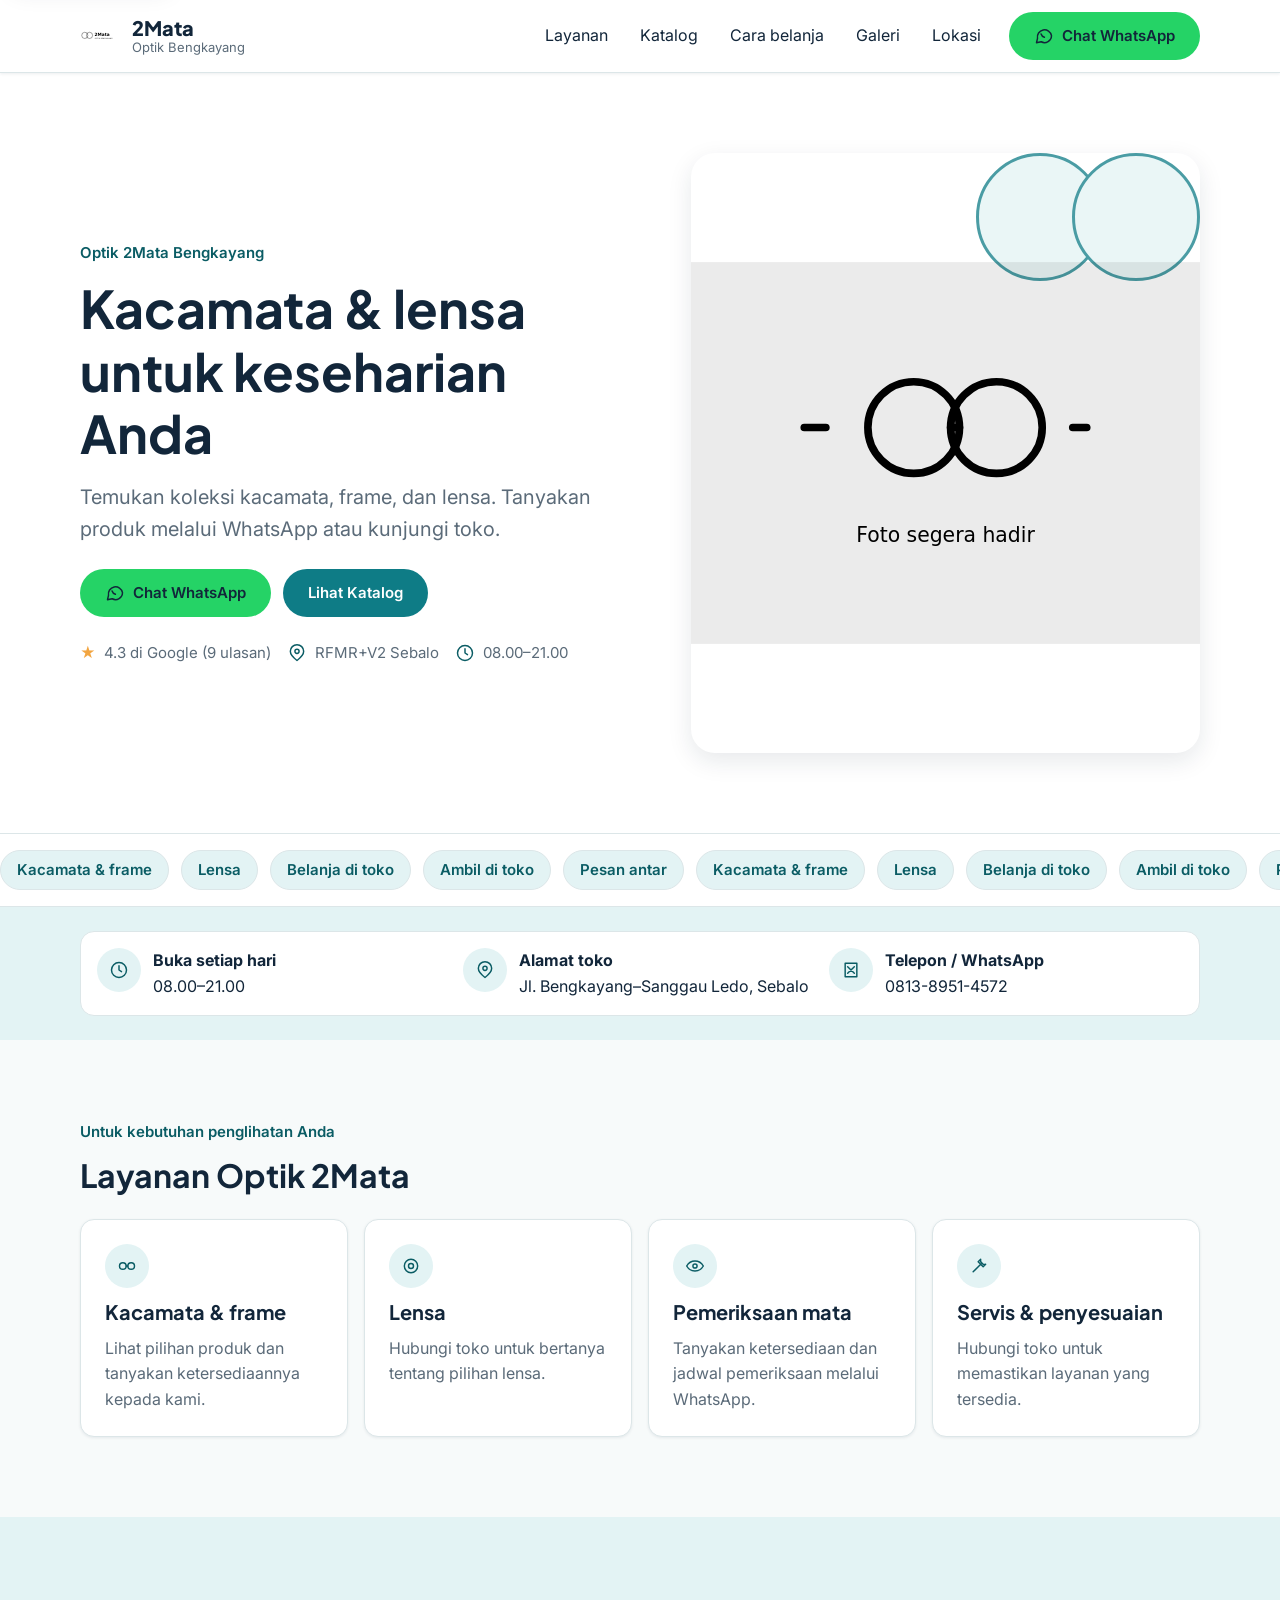
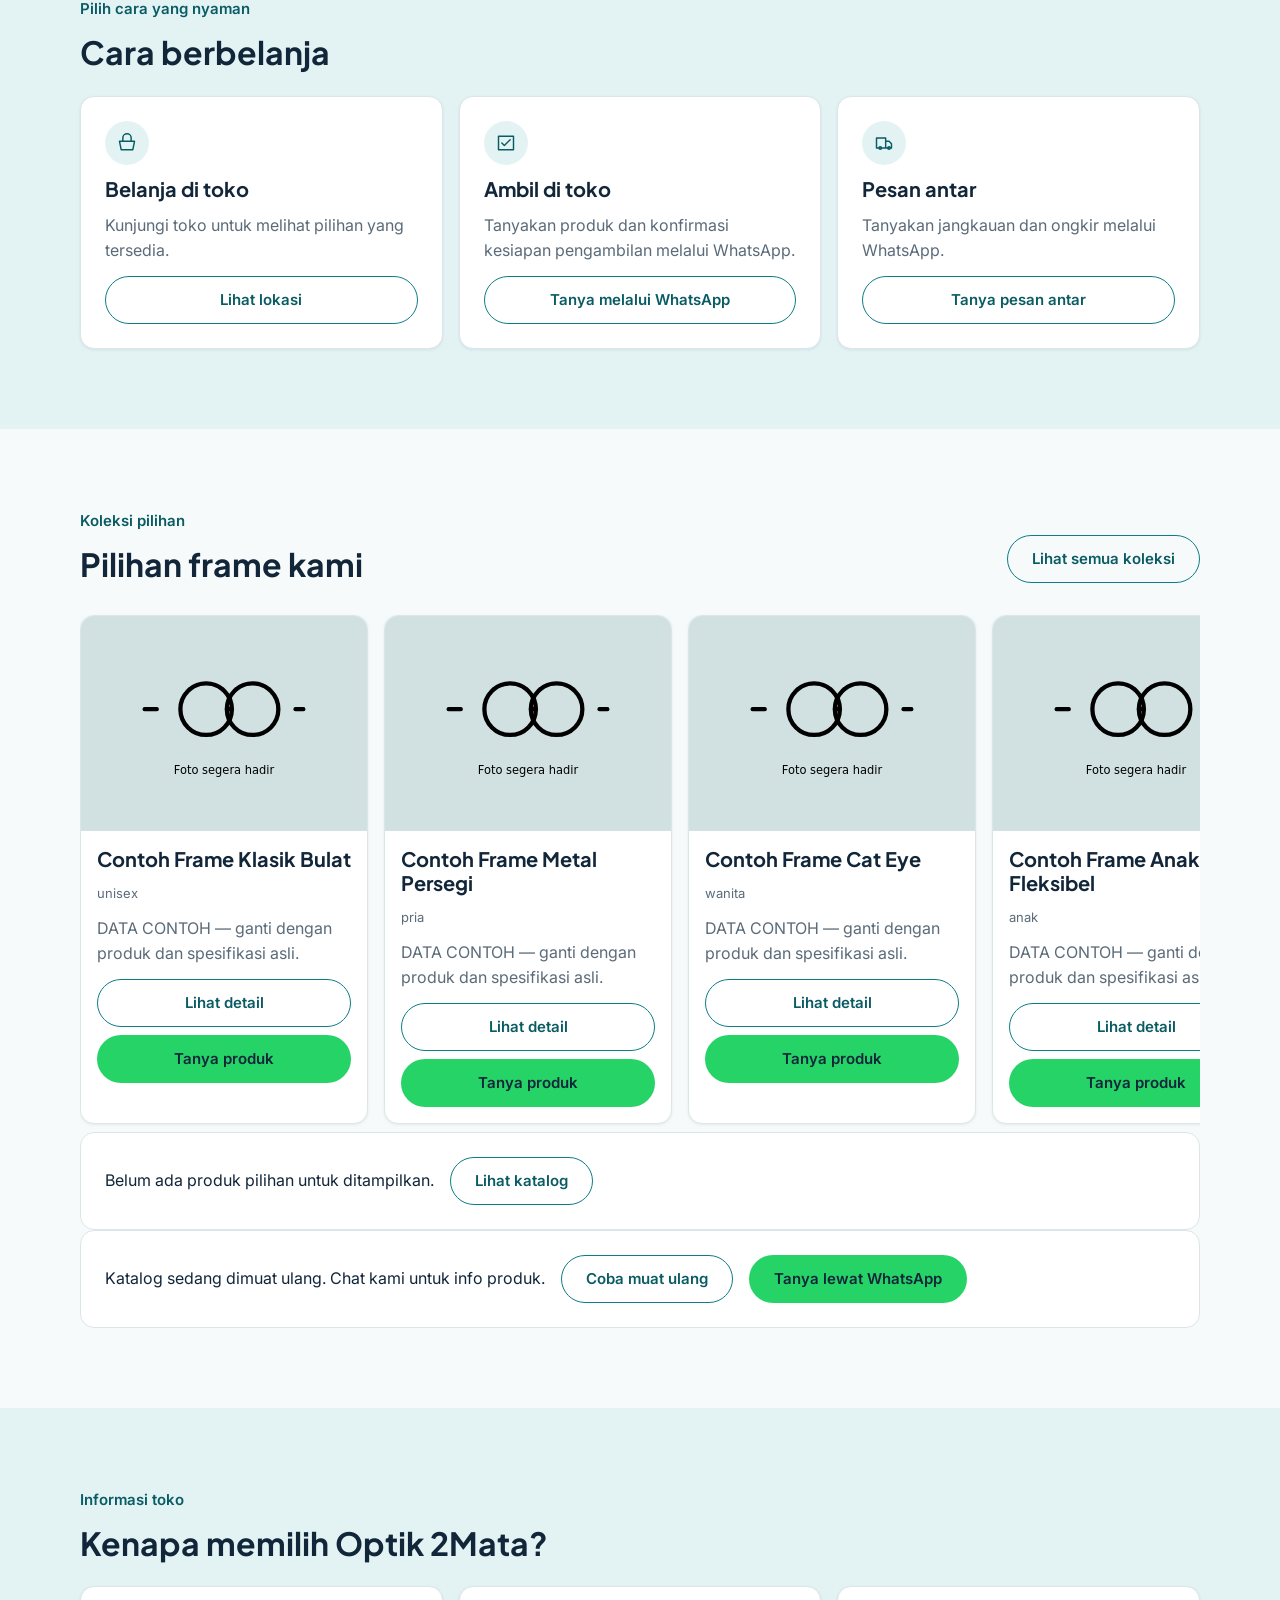
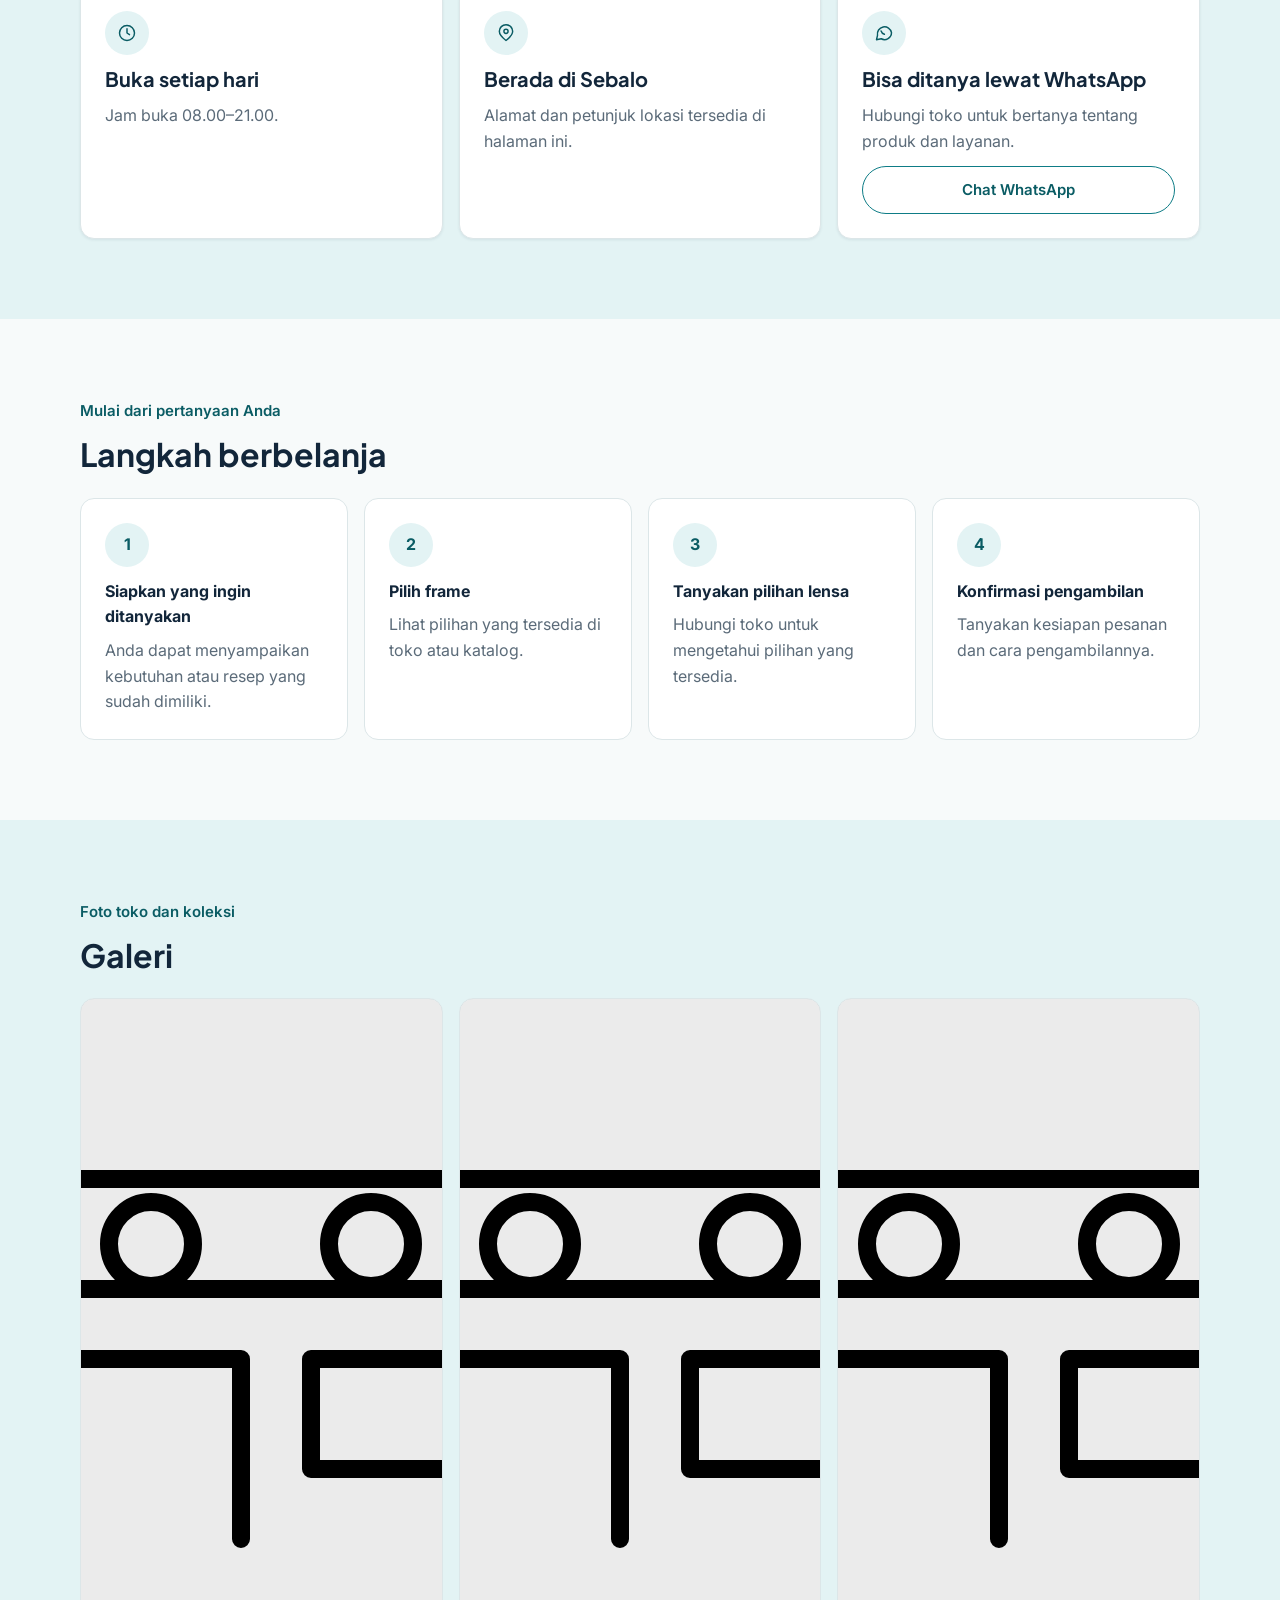
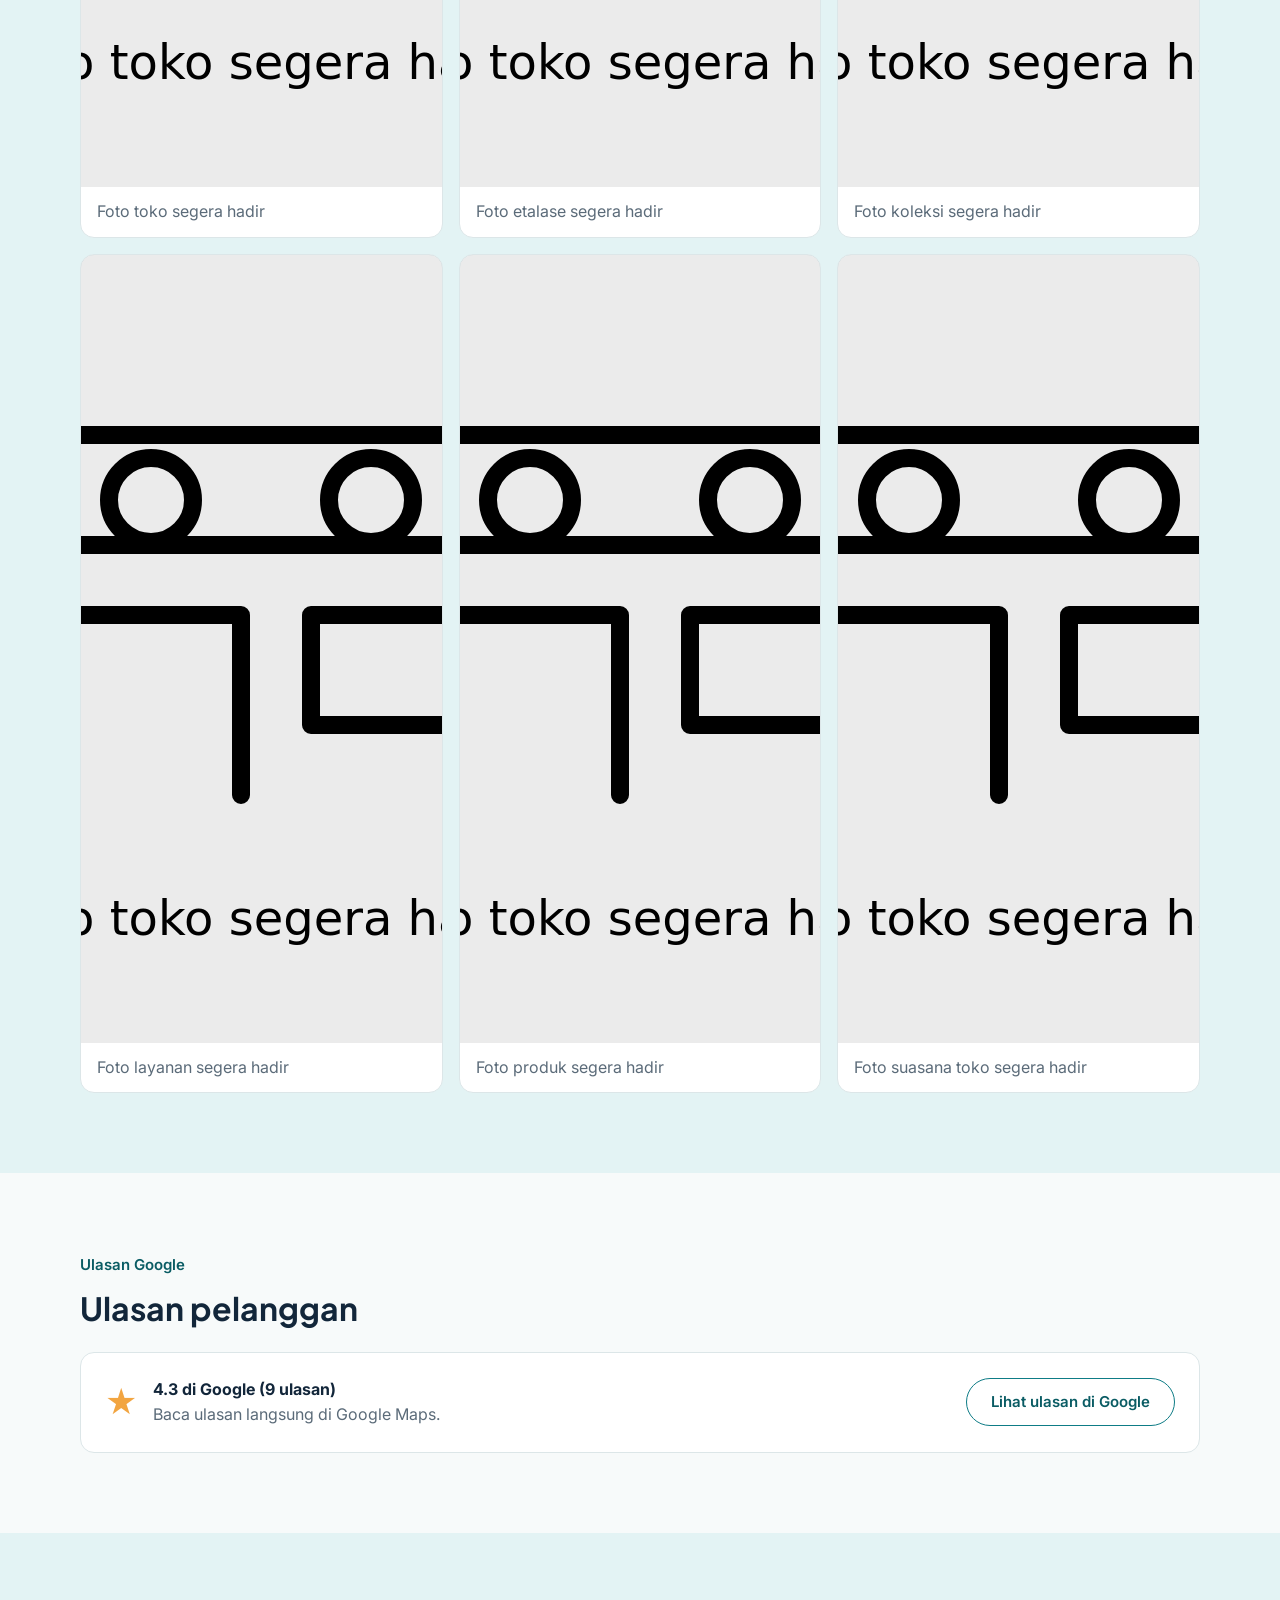
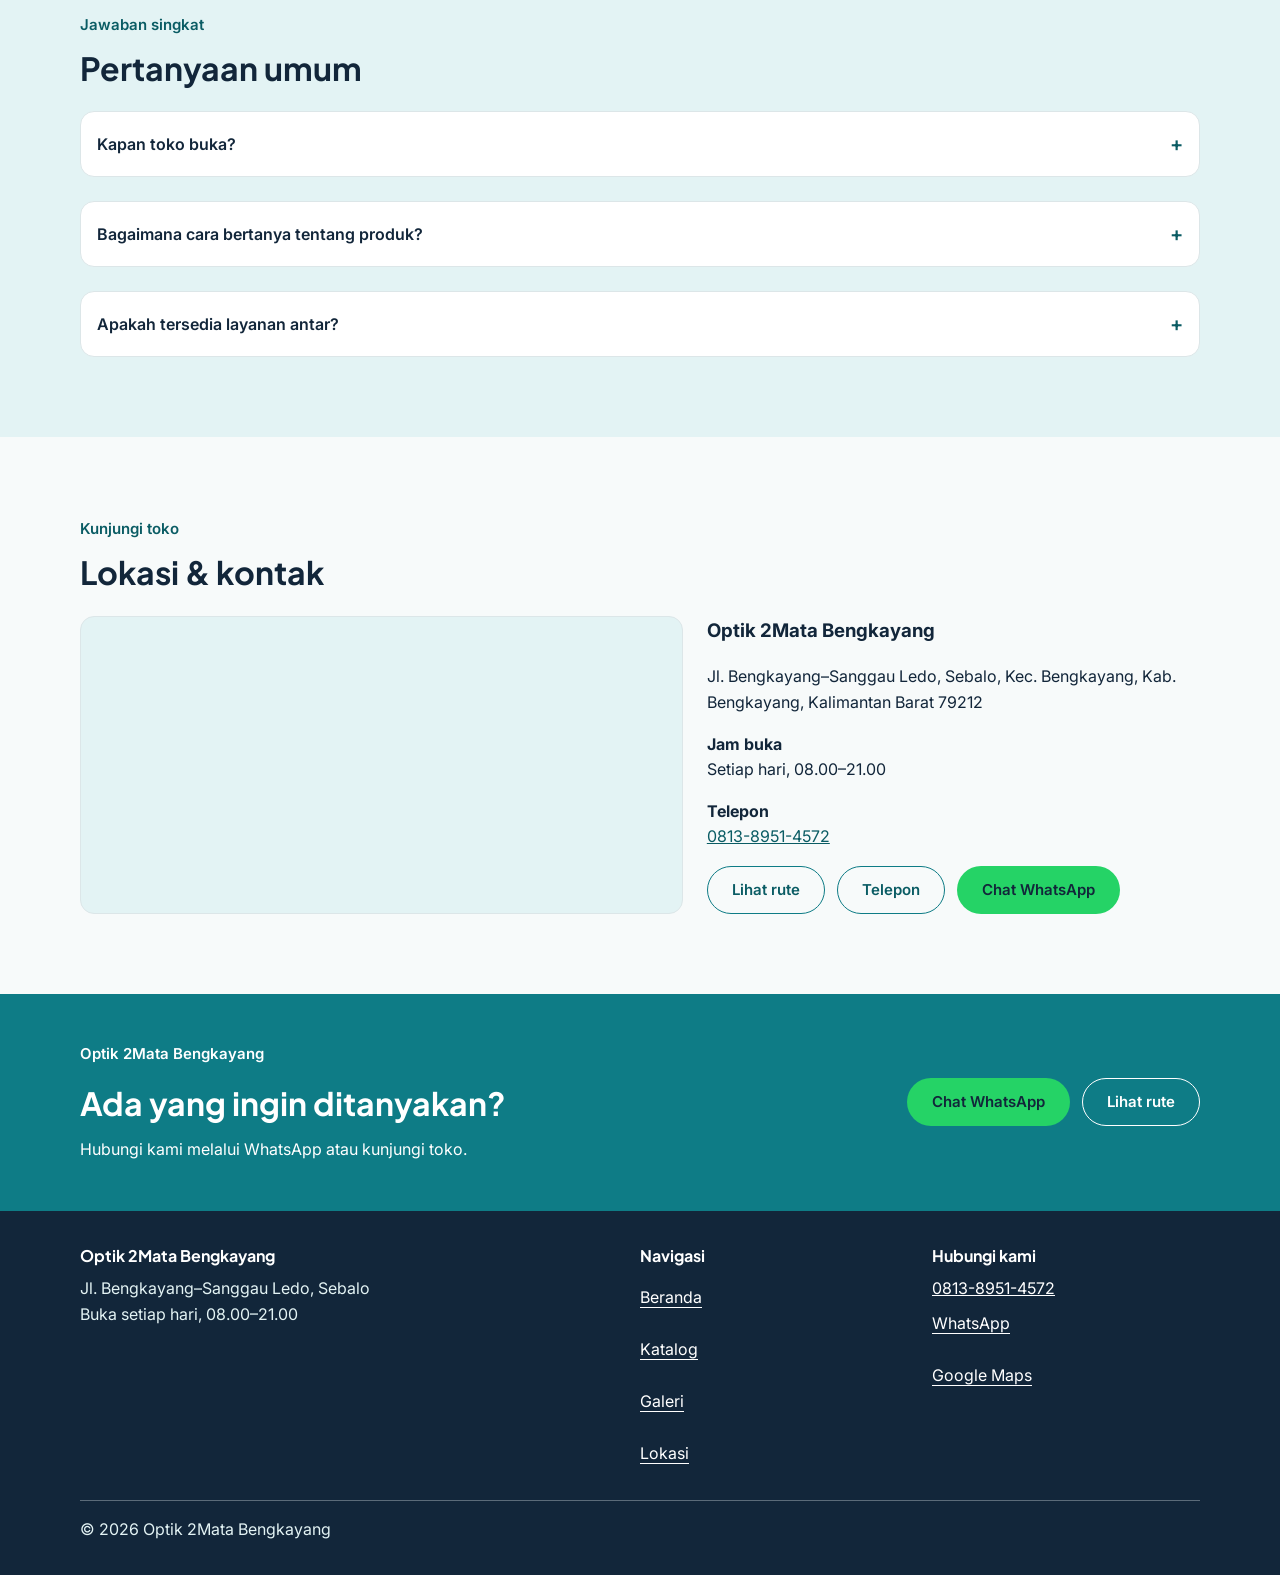
==== index.html @ 2f902a67 "feat(katalog): tambah carousel produk seret [T18]" ====
<!doctype html>
<html lang="id">
  <head>
    <meta charset="utf-8">
    <meta name="viewport" content="width=device-width, initial-scale=1">
    <meta name="description" content="Optik 2Mata Bengkayang di Sebalo. Kacamata, lensa, dan layanan optik. Buka setiap hari 08.00–21.00. Chat WhatsApp untuk tanya produk.">
    <link rel="canonical" href="https://arrowtin.github.io/optik2mata/">
    <meta property="og:type" content="website">
    <meta property="og:locale" content="id_ID">
    <meta property="og:site_name" content="Optik 2Mata Bengkayang">
    <meta property="og:title" content="Optik 2Mata Bengkayang — Kacamata &amp; Lensa di Sebalo">
    <meta property="og:description" content="Kacamata, lensa, dan layanan optik. Buka setiap hari 08.00–21.00.">
    <meta property="og:url" content="https://arrowtin.github.io/optik2mata/">
    <meta property="og:image" content="https://arrowtin.github.io/optik2mata/assets/img/brand/og-image.svg">
    <meta property="og:image:type" content="image/svg+xml">
    <meta property="og:image:width" content="1200">
    <meta property="og:image:height" content="630">
    <meta property="og:image:alt" content="Optik 2Mata Bengkayang — kacamata dan lensa di Sebalo">
    <meta name="twitter:card" content="summary_large_image">
    <meta name="twitter:image" content="https://arrowtin.github.io/optik2mata/assets/img/brand/og-image.svg">
    <title>Optik 2Mata Bengkayang — Kacamata &amp; Lensa di Sebalo</title>
    <link rel="icon" href="assets/img/brand/favicon.svg" type="image/svg+xml">
    <link rel="manifest" href="site.webmanifest">
    <script type="application/ld+json">
      {
        "@context": "https://schema.org",
        "@type": "Optician",
        "name": "Optik 2Mata Bengkayang",
        "image": "https://arrowtin.github.io/optik2mata/assets/img/brand/og-image.svg",
        "telephone": "+6281389514572",
        "address": {
          "@type": "PostalAddress",
          "streetAddress": "Jl. Bengkayang–Sanggau Ledo, Sebalo",
          "addressLocality": "Bengkayang",
          "addressRegion": "Kalimantan Barat",
          "postalCode": "79212",
          "addressCountry": "ID"
        },
        "openingHoursSpecification": [{
          "@type": "OpeningHoursSpecification",
          "dayOfWeek": ["Monday", "Tuesday", "Wednesday", "Thursday", "Friday", "Saturday", "Sunday"],
          "opens": "08:00",
          "closes": "21:00"
        }],
        "url": "https://arrowtin.github.io/optik2mata/",
        "hasMap": "https://maps.app.goo.gl/6pxQiTFackUhvsSF7"
      }
    </script>
    <link rel="preconnect" href="https://fonts.googleapis.com">
    <link rel="preconnect" href="https://fonts.gstatic.com" crossorigin>
    <link rel="preload" href="https://fonts.googleapis.com/css2?family=Plus+Jakarta+Sans:wght@700;800&amp;family=Inter:wght@400;500;600&amp;display=swap" as="style">
    <noscript><link href="https://fonts.googleapis.com/css2?family=Plus+Jakarta+Sans:wght@700;800&amp;family=Inter:wght@400;500;600&amp;display=swap" rel="stylesheet"></noscript>
    <link rel="stylesheet" href="assets/css/tokens.css">
    <link rel="stylesheet" href="assets/css/base.css">
    <link rel="stylesheet" href="assets/css/components.css">
    <link rel="stylesheet" href="assets/css/pages.css">
    <link rel="stylesheet" href="assets/css/motion.css">
  </head>
  <body id="top" class="has-floating-wa">
    <a class="skip-link" href="#konten">Lewati ke konten</a>
    <header class="site-header">
      <div class="container navbar">
        <a class="brand" href="index.html">
          <img class="brand__logo" src="assets/img/brand/logo.svg" alt="" width="64" height="48">
          <span class="brand__text">
            <span class="brand__name" data-business="shortName">2Mata</span>
            <span class="brand__caption">Optik Bengkayang</span>
          </span>
        </a>
        <details class="nav-menu">
          <summary class="nav-menu__toggle" aria-label="Buka menu navigasi">
            <span class="nav-menu__toggle-icon" aria-hidden="true"><span></span><span></span><span></span></span>
            <span>Menu</span>
          </summary>
          <nav class="nav-menu__panel" aria-label="Navigasi utama">
            <a class="nav-menu__link" href="#layanan">Layanan</a>
            <a class="nav-menu__link" href="katalog.html">Katalog</a>
            <a class="nav-menu__link" href="#cara-belanja">Cara belanja</a>
            <a class="nav-menu__link" href="#galeri">Galeri</a>
            <a class="nav-menu__link" href="#lokasi">Lokasi</a>
            <a class="btn btn-wa js-wa-link" href="#cara-belanja">
              <svg class="icon" viewBox="0 0 24 24" aria-hidden="true"><path d="M21 11.5a8.4 8.4 0 0 1-12.4 7.4L3 20l1.2-5.2A8.4 8.4 0 1 1 21 11.5Z"></path><path d="M8.5 9.5c.6 2 2 3.4 4 4"></path></svg>
              Chat WhatsApp
            </a>
          </nav>
        </details>
      </div>
    </header>

    <main id="konten" tabindex="-1">
      <section class="hero" aria-labelledby="hero-title">
        <div class="container hero__layout">
          <div class="hero__content">
            <p class="eyebrow" data-business="name">Nama optik</p>
            <h1 class="hero__title" id="hero-title">Kacamata &amp; lensa untuk keseharian Anda</h1>
            <p class="hero__description">Temukan koleksi kacamata, frame, dan lensa. Tanyakan produk melalui WhatsApp atau kunjungi toko.</p>
            <div class="hero__actions">
              <a class="btn btn-wa js-wa-link" href="#cara-belanja">
                <svg class="icon" viewBox="0 0 24 24" aria-hidden="true"><path d="M21 11.5a8.4 8.4 0 0 1-12.4 7.4L3 20l1.2-5.2A8.4 8.4 0 1 1 21 11.5Z"></path><path d="M8.5 9.5c.6 2 2 3.4 4 4"></path></svg>
                Chat WhatsApp
              </a>
              <a class="btn btn-primary" href="katalog.html">Lihat Katalog</a>
            </div>
            <ul class="hero__trust" aria-label="Informasi toko">
              <li><span class="hero__trust-star" aria-hidden="true">★</span><span data-business="ratingText">Rating Google</span></li>
              <li><svg class="icon" viewBox="0 0 24 24" aria-hidden="true"><path d="M20 10c0 5-8 11-8 11S4 15 4 10a8 8 0 1 1 16 0Z"></path><circle cx="12" cy="10" r="2.5"></circle></svg><span data-business="plusCode">Area toko</span></li>
              <li><svg class="icon" viewBox="0 0 24 24" aria-hidden="true"><circle cx="12" cy="12" r="9"></circle><path d="M12 7v5l3 2"></path></svg><span data-business="hours">Jam buka</span></li>
            </ul>
          </div>
          <div class="hero__visual">
            <div class="lens-rings hero__rings" aria-hidden="true"></div>
            <img class="hero__image" src="assets/img/produk/foto-segera-hadir.svg" alt="Foto produk segera hadir" width="800" height="600" fetchpriority="high">
          </div>
        </div>
      </section>

      <section class="service-marquee" data-feature="enableServiceMarquee" aria-label="Pilihan layanan Optik 2Mata" hidden>
        <div class="service-marquee__viewport">
          <div class="service-marquee__track">
            <ul class="service-marquee__group">
              <li class="service-marquee__chip">Kacamata &amp; frame</li>
              <li class="service-marquee__chip">Lensa</li>
              <li class="service-marquee__chip">Belanja di toko</li>
              <li class="service-marquee__chip">Ambil di toko</li>
              <li class="service-marquee__chip" data-feature="showDelivery" hidden>Pesan antar</li>
            </ul>
            <ul class="service-marquee__group" aria-hidden="true">
              <li class="service-marquee__chip">Kacamata &amp; frame</li>
              <li class="service-marquee__chip">Lensa</li>
              <li class="service-marquee__chip">Belanja di toko</li>
              <li class="service-marquee__chip">Ambil di toko</li>
              <li class="service-marquee__chip" data-feature="showDelivery" hidden>Pesan antar</li>
            </ul>
          </div>
        </div>
      </section>

      <section class="quick-info" aria-label="Informasi cepat toko">
        <div class="container info-strip">
          <div class="info-strip__item">
            <span class="info-strip__icon" aria-hidden="true"><svg class="icon" viewBox="0 0 24 24"><circle cx="12" cy="12" r="9"></circle><path d="M12 7v5l3 2"></path></svg></span>
            <span><strong>Buka setiap hari</strong><br><span data-business="hours">Jam buka</span></span>
          </div>
          <div class="info-strip__item">
            <span class="info-strip__icon" aria-hidden="true"><svg class="icon" viewBox="0 0 24 24"><path d="M20 10c0 5-8 11-8 11S4 15 4 10a8 8 0 1 1 16 0Z"></path><circle cx="12" cy="10" r="2.5"></circle></svg></span>
            <a class="quick-info__link" data-business-map href="#cara-belanja" rel="noopener"><strong>Alamat toko</strong><br><span data-business="addressShort">Alamat toko</span></a>
          </div>
          <div class="info-strip__item">
            <span class="info-strip__icon" aria-hidden="true"><svg class="icon" viewBox="0 0 24 24"><path d="M5 4h14v16H5z"></path><path d="m8 8 8 8m0-8-8 8"></path></svg></span>
            <a class="quick-info__link" data-business-phone-link href="#cara-belanja"><strong>Telepon / WhatsApp</strong><br><span data-business="phoneDisplay">Nomor toko</span></a>
          </div>
        </div>
      </section>

      <section class="page-section" id="layanan" aria-labelledby="services-title">
        <div class="container">
          <div class="section-heading">
            <p class="eyebrow">Untuk kebutuhan penglihatan Anda</p>
            <h2 class="section-heading__title" id="services-title">Layanan Optik 2Mata</h2>
          </div>
          <div class="service-grid">
            <article class="service-card">
              <span class="service-card__icon" aria-hidden="true"><svg class="icon" viewBox="0 0 24 24"><circle cx="7" cy="12" r="4"></circle><circle cx="17" cy="12" r="4"></circle><path d="M11 12h2"></path></svg></span>
              <h3 class="service-card__title">Kacamata &amp; frame</h3>
              <p class="service-card__description">Lihat pilihan produk dan tanyakan ketersediaannya kepada kami.</p>
            </article>
            <article class="service-card">
              <span class="service-card__icon" aria-hidden="true"><svg class="icon" viewBox="0 0 24 24"><circle cx="12" cy="12" r="8"></circle><circle cx="12" cy="12" r="3"></circle></svg></span>
              <h3 class="service-card__title">Lensa</h3>
              <p class="service-card__description">Hubungi toko untuk bertanya tentang pilihan lensa.</p>
            </article>
            <article class="service-card" data-feature="showEyeExam" hidden>
              <span class="service-card__icon" aria-hidden="true"><svg class="icon" viewBox="0 0 24 24"><path d="M2 12s3.5-6 10-6 10 6 10 6-3.5 6-10 6S2 12 2 12Z"></path><circle cx="12" cy="12" r="2.5"></circle></svg></span>
              <h3 class="service-card__title">Pemeriksaan mata</h3>
              <p class="service-card__description">Tanyakan ketersediaan dan jadwal pemeriksaan melalui WhatsApp.</p>
            </article>
            <article class="service-card" data-feature="showRepair" hidden>
              <span class="service-card__icon" aria-hidden="true"><svg class="icon" viewBox="0 0 24 24"><path d="m14 7 3 3M5 19l8.5-8.5M14 4a5 5 0 0 0 6 6l-3 3-6-6 3-3Z"></path></svg></span>
              <h3 class="service-card__title">Servis &amp; penyesuaian</h3>
              <p class="service-card__description">Hubungi toko untuk memastikan layanan yang tersedia.</p>
            </article>
          </div>
        </div>
      </section>

      <section class="page-section page-section--soft" id="cara-belanja" aria-labelledby="shopping-title">
        <div class="container">
          <div class="section-heading">
            <p class="eyebrow">Pilih cara yang nyaman</p>
            <h2 class="section-heading__title" id="shopping-title">Cara berbelanja</h2>
          </div>
          <div class="service-grid shopping-grid">
            <article class="service-card">
              <span class="service-card__icon" aria-hidden="true"><svg class="icon" viewBox="0 0 24 24"><path d="M3 10h18l-2 10H5L3 10Z"></path><path d="M7 10V6a5 5 0 0 1 10 0v4"></path></svg></span>
              <h3 class="service-card__title">Belanja di toko</h3>
              <p class="service-card__description">Kunjungi toko untuk melihat pilihan yang tersedia.</p>
              <a class="btn btn-outline" data-business-map href="#cara-belanja" rel="noopener">Lihat lokasi</a>
            </article>
            <article class="service-card">
              <span class="service-card__icon" aria-hidden="true"><svg class="icon" viewBox="0 0 24 24"><path d="M3 4h18v16H3z"></path><path d="m7 12 3 3 7-7"></path></svg></span>
              <h3 class="service-card__title">Ambil di toko</h3>
              <p class="service-card__description">Tanyakan produk dan konfirmasi kesiapan pengambilan melalui WhatsApp.</p>
              <a class="btn btn-outline js-wa-link" href="#cara-belanja">Tanya melalui WhatsApp</a>
            </article>
            <article class="service-card" data-feature="showDelivery">
              <span class="service-card__icon" aria-hidden="true"><svg class="icon" viewBox="0 0 24 24"><path d="M3 6h11v12H3zM14 10h4l3 3v5h-7z"></path><circle cx="7.5" cy="18" r="1.5"></circle><circle cx="18" cy="18" r="1.5"></circle></svg></span>
              <h3 class="service-card__title">Pesan antar</h3>
              <p class="service-card__description">Tanyakan jangkauan dan ongkir melalui WhatsApp.</p>
              <a class="btn btn-outline js-wa-delivery" href="#cara-belanja">Tanya pesan antar</a>
            </article>
          </div>
        </div>
      </section>

      <section class="page-section" id="pilihan" aria-labelledby="featured-title">
        <div class="container">
          <div class="section-heading section-heading--row">
            <div>
              <p class="eyebrow">Koleksi pilihan</p>
              <h2 class="section-heading__title" id="featured-title">Pilihan frame kami</h2>
            </div>
            <a class="btn btn-outline" href="katalog.html">Lihat semua koleksi</a>
          </div>
          <div class="product-grid featured-carousel" data-feature="enableFeaturedCarousel" data-featured-products role="region" aria-label="Katalog pilihan, geser untuk melihat produk" tabindex="0" aria-live="polite" hidden></div>
          <div class="catalog-message" data-featured-empty hidden>
            <p>Belum ada produk pilihan untuk ditampilkan.</p>
            <a class="btn btn-outline" href="katalog.html">Lihat katalog</a>
          </div>
          <div class="catalog-message" data-product-error hidden>
            <p data-product-error-text>Katalog sedang dimuat ulang. Chat kami untuk info produk.</p>
            <a class="btn btn-outline" href="">Coba muat ulang</a>
            <a class="btn btn-wa js-wa-link" href="#cara-belanja">Tanya lewat WhatsApp</a>
          </div>
        </div>
      </section>

      <section class="page-section page-section--soft" id="keunggulan" aria-labelledby="advantages-title">
        <div class="container">
          <div class="section-heading">
            <p class="eyebrow">Informasi toko</p>
            <h2 class="section-heading__title" id="advantages-title">Kenapa memilih Optik 2Mata?</h2>
          </div>
          <div class="service-grid advantages-grid">
            <article class="service-card">
              <span class="service-card__icon" aria-hidden="true"><svg class="icon" viewBox="0 0 24 24"><circle cx="12" cy="12" r="9"></circle><path d="M12 7v5l3 2"></path></svg></span>
              <h3 class="service-card__title">Buka setiap hari</h3>
              <p class="service-card__description">Jam buka <span data-business="hours">sesuai jadwal toko</span>.</p>
            </article>
            <article class="service-card">
              <span class="service-card__icon" aria-hidden="true"><svg class="icon" viewBox="0 0 24 24"><path d="M20 10c0 5-8 11-8 11S4 15 4 10a8 8 0 1 1 16 0Z"></path><circle cx="12" cy="10" r="2.5"></circle></svg></span>
              <h3 class="service-card__title">Berada di Sebalo</h3>
              <p class="service-card__description">Alamat dan petunjuk lokasi tersedia di halaman ini.</p>
            </article>
            <article class="service-card">
              <span class="service-card__icon" aria-hidden="true"><svg class="icon" viewBox="0 0 24 24"><path d="M21 11.5a8.4 8.4 0 0 1-12.4 7.4L3 20l1.2-5.2A8.4 8.4 0 1 1 21 11.5Z"></path><path d="M8.5 9.5c.6 2 2 3.4 4 4"></path></svg></span>
              <h3 class="service-card__title">Bisa ditanya lewat WhatsApp</h3>
              <p class="service-card__description">Hubungi toko untuk bertanya tentang produk dan layanan.</p>
              <a class="btn btn-outline js-wa-link" href="#cara-belanja">Chat WhatsApp</a>
            </article>
          </div>
        </div>
      </section>

      <section class="page-section" id="proses" aria-labelledby="process-title">
        <div class="container">
          <div class="section-heading">
            <p class="eyebrow">Mulai dari pertanyaan Anda</p>
            <h2 class="section-heading__title" id="process-title">Langkah berbelanja</h2>
          </div>
          <ol class="process-list">
            <li class="process-step"><span class="process-step__number">1</span><h3>Siapkan yang ingin ditanyakan</h3><p>Anda dapat menyampaikan kebutuhan atau resep yang sudah dimiliki.</p></li>
            <li class="process-step"><span class="process-step__number">2</span><h3>Pilih frame</h3><p>Lihat pilihan yang tersedia di toko atau katalog.</p></li>
            <li class="process-step"><span class="process-step__number">3</span><h3>Tanyakan pilihan lensa</h3><p>Hubungi toko untuk mengetahui pilihan yang tersedia.</p></li>
            <li class="process-step"><span class="process-step__number">4</span><h3>Konfirmasi pengambilan</h3><p>Tanyakan kesiapan pesanan dan cara pengambilannya.</p></li>
          </ol>
        </div>
      </section>

      <section class="page-section page-section--soft" id="galeri" aria-labelledby="gallery-title">
        <div class="container">
          <div class="section-heading">
            <p class="eyebrow">Foto toko dan koleksi</p>
            <h2 class="section-heading__title" id="gallery-title">Galeri</h2>
          </div>
          <div class="gallery-grid">
            <figure class="gallery-card"><img src="assets/img/galeri/foto-toko-segera-hadir.svg" alt="Placeholder foto toko yang akan ditambahkan" width="1400" height="788" loading="lazy"><figcaption>Foto toko segera hadir</figcaption></figure>
            <figure class="gallery-card"><img src="assets/img/galeri/foto-toko-segera-hadir.svg" alt="Placeholder foto etalase yang akan ditambahkan" width="1400" height="788" loading="lazy"><figcaption>Foto etalase segera hadir</figcaption></figure>
            <figure class="gallery-card"><img src="assets/img/galeri/foto-toko-segera-hadir.svg" alt="Placeholder foto koleksi frame yang akan ditambahkan" width="1400" height="788" loading="lazy"><figcaption>Foto koleksi segera hadir</figcaption></figure>
            <figure class="gallery-card"><img src="assets/img/galeri/foto-toko-segera-hadir.svg" alt="Placeholder foto layanan yang akan ditambahkan" width="1400" height="788" loading="lazy"><figcaption>Foto layanan segera hadir</figcaption></figure>
            <figure class="gallery-card"><img src="assets/img/galeri/foto-toko-segera-hadir.svg" alt="Placeholder foto produk yang akan ditambahkan" width="1400" height="788" loading="lazy"><figcaption>Foto produk segera hadir</figcaption></figure>
            <figure class="gallery-card"><img src="assets/img/galeri/foto-toko-segera-hadir.svg" alt="Placeholder foto suasana toko yang akan ditambahkan" width="1400" height="788" loading="lazy"><figcaption>Foto suasana toko segera hadir</figcaption></figure>
          </div>
        </div>
      </section>

      <section class="page-section" id="testimoni" aria-labelledby="reviews-title">
        <div class="container">
          <div class="section-heading">
            <p class="eyebrow">Ulasan Google</p>
            <h2 class="section-heading__title" id="reviews-title">Ulasan pelanggan</h2>
          </div>
          <div class="review-summary">
            <span class="review-summary__star" aria-hidden="true">★</span>
            <p><strong data-business="ratingText">Rating tersedia di Google Maps</strong><br><span class="review-summary__note">Baca ulasan langsung di Google Maps.</span></p>
            <a class="btn btn-outline" data-business-map href="#lokasi" rel="noopener">Lihat ulasan di Google</a>
          </div>
          <div class="testimonial-placeholder" data-feature="showTestimonials" hidden>
            <p>Kutipan pelanggan akan ditampilkan setelah mendapatkan izin.</p>
          </div>
        </div>
      </section>

      <section class="page-section page-section--soft" id="faq" aria-labelledby="faq-title">
        <div class="container container--narrow">
          <div class="section-heading">
            <p class="eyebrow">Jawaban singkat</p>
            <h2 class="section-heading__title" id="faq-title">Pertanyaan umum</h2>
          </div>
          <div class="faq-list">
            <details class="accordion">
              <summary class="accordion__summary">Kapan toko buka?</summary>
              <div class="accordion__content"><p>Toko buka setiap hari pukul <span data-business="hours">sesuai jadwal toko</span>.</p></div>
            </details>
            <details class="accordion">
              <summary class="accordion__summary">Bagaimana cara bertanya tentang produk?</summary>
              <div class="accordion__content"><p>Hubungi kami melalui WhatsApp dan sebutkan produk yang ingin Anda tanyakan.</p><a class="btn btn-wa js-wa-link" href="#cara-belanja">Chat WhatsApp</a></div>
            </details>
            <details class="accordion" data-feature="showDelivery" hidden>
              <summary class="accordion__summary">Apakah tersedia layanan antar?</summary>
              <div class="accordion__content"><p>Layanan pesan antar tersedia. Tanyakan jangkauan dan ongkir melalui WhatsApp.</p><a class="btn btn-outline js-wa-delivery" href="#cara-belanja">Tanya pesan antar</a></div>
            </details>
            <details class="accordion" data-feature="showEyeExam" hidden>
              <summary class="accordion__summary">Apakah bisa periksa mata di sini?</summary>
              <div class="accordion__content"><p>Silakan hubungi toko untuk memastikan layanan dan jadwalnya.</p><a class="btn btn-outline js-wa-link" href="#cara-belanja">Tanya jadwal</a></div>
            </details>
            <details class="accordion" data-feature="showTurnaroundInfo" hidden>
              <summary class="accordion__summary">Berapa lama pembuatan kacamata?</summary>
              <div class="accordion__content"><p>Waktu pengerjaan perlu dikonfirmasi langsung dengan toko.</p></div>
            </details>
            <details class="accordion" data-feature="showPaymentInfo" hidden>
              <summary class="accordion__summary">Metode pembayaran apa yang diterima?</summary>
              <div class="accordion__content"><p>Silakan hubungi toko untuk memastikan metode pembayaran.</p></div>
            </details>
          </div>
        </div>
      </section>

      <section class="page-section" id="lokasi" aria-labelledby="location-title">
        <div class="container">
          <div class="section-heading">
            <p class="eyebrow">Kunjungi toko</p>
            <h2 class="section-heading__title" id="location-title">Lokasi &amp; kontak</h2>
          </div>
          <div class="location-layout">
            <div class="location-map">
              <iframe data-business-map-embed src="about:blank" title="Peta lokasi Optik 2Mata Bengkayang" width="600" height="450" loading="lazy" referrerpolicy="no-referrer-when-downgrade"></iframe>
            </div>
            <div class="location-details">
              <h3 data-business="name">Nama optik</h3>
              <p data-business="address">Alamat toko</p>
              <p><strong>Jam buka</strong><br>Setiap hari, <span data-business="hours">sesuai jadwal toko</span></p>
              <p><strong>Telepon</strong><br><a data-business-phone-link href="#lokasi"><span data-business="phoneDisplay">Nomor toko</span></a></p>
              <div class="styleguide-row">
                <a class="btn btn-outline" data-business-map href="#lokasi" rel="noopener">Lihat rute</a>
                <a class="btn btn-outline" data-business-phone-link href="#lokasi">Telepon</a>
                <a class="btn btn-wa js-wa-link" href="#cara-belanja">Chat WhatsApp</a>
              </div>
            </div>
          </div>
        </div>
      </section>

      <section class="closing-cta" aria-labelledby="closing-title">
        <div class="container closing-cta__inner">
          <div>
            <p class="eyebrow">Optik 2Mata Bengkayang</p>
            <h2 class="closing-cta__title" id="closing-title">Ada yang ingin ditanyakan?</h2>
            <p class="closing-cta__description">Hubungi kami melalui WhatsApp atau kunjungi toko.</p>
          </div>
          <div class="styleguide-row">
            <a class="btn btn-wa js-wa-link" href="#cara-belanja">Chat WhatsApp</a>
            <a class="btn btn-outline" data-business-map href="#lokasi" rel="noopener">Lihat rute</a>
          </div>
        </div>
      </section>

      <footer class="site-footer">
        <div class="container site-footer__inner">
          <div>
            <h2 class="site-footer__title" data-business="name">Nama optik</h2>
            <p class="site-footer__text"><span data-business="addressShort">Alamat toko</span><br>Buka setiap hari, <span data-business="hours">sesuai jadwal toko</span></p>
          </div>
          <div>
            <h2 class="site-footer__title">Navigasi</h2>
            <nav class="site-footer__links" aria-label="Navigasi footer">
              <a href="index.html">Beranda</a><a href="katalog.html">Katalog</a><a href="#galeri">Galeri</a><a href="#lokasi">Lokasi</a>
            </nav>
          </div>
          <div>
            <h2 class="site-footer__title">Hubungi kami</h2>
            <p class="site-footer__text"><a data-business-phone-link href="#lokasi"><span data-business="phoneDisplay">Nomor toko</span></a></p>
            <div class="site-footer__links"><a class="js-wa-link" href="#cara-belanja">WhatsApp</a><a data-business-map href="#lokasi" rel="noopener">Google Maps</a></div>
          </div>
          <p class="site-footer__text site-footer__copyright">© <span data-current-year>2026</span> <span data-business="name">Optik 2Mata Bengkayang</span></p>
        </div>
      </footer>
    </main>

    <a class="btn btn-wa btn-wa-floating js-wa-link" href="#cara-belanja">Chat WhatsApp</a>
    <a class="btn btn-outline back-to-top" data-back-to-top href="#top" hidden>Kembali ke atas</a>
    <script type="module" src="assets/js/main.js"></script>
  </body>
</html>
---- assets/css/tokens.css ----
:root {
  /* Warna brand */
  --color-ink: #12263A;
  --color-primary: #0E7C86;
  --color-primary-dk: #0A5C64;
  --color-primary-lt: #E3F3F4;
  --color-accent: #F2A541;
  --color-wa: #25D366;
  --color-wa-dk: #1DA851;

  /* Warna netral */
  --color-bg: #F7FAFA;
  --color-surface: #FFFFFF;
  --color-border: #DCE6E8;
  --color-muted: #5B6B79;

  /* Warna status */
  --color-success: #1B8F5A;
  --color-danger: #C0392B;

  /* Tipografi */
  --font-heading: "Plus Jakarta Sans", system-ui, sans-serif;
  --font-body: "Inter", system-ui, sans-serif;
  --fs-xs: 0.8125rem;
  --fs-sm: 0.9375rem;
  --fs-base: 1rem;
  --fs-lg: 1.25rem;
  --fs-xl: clamp(1.5rem, 1.2rem + 1.2vw, 2rem);
  --fs-2xl: clamp(2rem, 1.4rem + 2.6vw, 3.25rem);
  --lh-body: 1.6;
  --lh-heading: 1.2;

  /* Spasi dan ukuran layout */
  --space-1: 0.25rem;
  --space-2: 0.5rem;
  --space-3: 0.75rem;
  --space-4: 1rem;
  --space-5: 1.5rem;
  --space-6: 2rem;
  --space-7: 3rem;
  --space-8: 5rem;
  --container: 1120px;
  --container-padding-mobile: 1rem;
  --container-padding-desktop: 2rem;

  /* Bentuk dan bayangan */
  --radius-sm: 8px;
  --radius-md: 14px;
  --radius-lg: 24px;
  --radius-pill: 999px;
  --shadow-sm: 0 1px 3px rgb(18 38 58 / 8%);
  --shadow-md: 0 8px 24px rgb(18 38 58 / 10%);

  /* Gerak */
  --ease-out: cubic-bezier(0.22, 1, 0.36, 1);
  --dur-fast: 200ms;
  --dur-base: 600ms;
}
---- assets/css/base.css ----
*,
*::before,
*::after {
  box-sizing: border-box;
}

html {
  min-width: 320px;
  scroll-behavior: smooth;
}

body {
  min-width: 320px;
  margin: 0;
  background: var(--color-bg);
  color: var(--color-ink);
  font-family: var(--font-body);
  font-size: var(--fs-base);
  line-height: var(--lh-body);
  -webkit-font-smoothing: antialiased;
}

img,
svg {
  display: block;
  max-width: 100%;
}

button,
input,
select,
textarea {
  font: inherit;
}

a {
  color: var(--color-primary-dk);
}

:focus-visible {
  outline: 3px solid var(--color-primary);
  outline-offset: 3px;
}

.container {
  width: calc(100% - var(--container-padding-mobile) - var(--container-padding-mobile));
  max-width: var(--container);
  margin-inline: auto;
}

.page-scaffold {
  display: grid;
  min-height: 100svh;
  align-content: center;
  padding-block: var(--space-7);
}

.page-scaffold__title {
  margin: 0;
  color: var(--color-ink);
  font-family: var(--font-heading);
  font-size: var(--fs-2xl);
  line-height: var(--lh-heading);
}

.page-scaffold__description {
  max-width: 42rem;
  margin-block: var(--space-4) 0;
  color: var(--color-muted);
}

@media (min-width: 900px) {
  .container {
    width: calc(100% - var(--container-padding-desktop) - var(--container-padding-desktop));
  }
}

@media (prefers-reduced-motion: reduce) {
  html {
    scroll-behavior: auto;
  }
}
---- assets/css/components.css ----
.btn {
  display: inline-flex;
  min-height: 48px;
  align-items: center;
  justify-content: center;
  gap: var(--space-2);
  padding: var(--space-3) var(--space-5);
  border: 1px solid transparent;
  border-radius: var(--radius-pill);
  font: 600 var(--fs-sm) / var(--lh-heading) var(--font-body);
  text-align: center;
  text-decoration: none;
  cursor: pointer;
  transition: transform var(--dur-fast) var(--ease-out);
}

.btn:hover {
  transform: translateY(-2px);
  box-shadow: var(--shadow-sm);
}

.btn-wa {
  background: var(--color-wa);
  color: var(--color-ink);
}

.btn-primary {
  background: var(--color-primary);
  color: var(--color-surface);
}

.btn-outline {
  border-color: var(--color-primary);
  background: transparent;
  color: var(--color-primary-dk);
}

.btn-ghost {
  background: transparent;
  color: var(--color-primary-dk);
}

.icon {
  width: 1.25rem;
  height: 1.25rem;
  flex: 0 0 auto;
  fill: none;
  stroke: currentColor;
  stroke-linecap: round;
  stroke-linejoin: round;
  stroke-width: 1.75;
}

.site-header {
  position: sticky;
  z-index: 20;
  top: 0;
  border-bottom: 1px solid var(--color-border);
  background: var(--color-surface);
  box-shadow: var(--shadow-sm);
}

.navbar {
  display: flex;
  min-height: 4.5rem;
  align-items: center;
  justify-content: space-between;
  gap: var(--space-4);
}

.brand {
  display: inline-flex;
  min-width: 0;
  align-items: center;
  gap: var(--space-2);
  color: var(--color-ink);
  text-decoration: none;
}

.brand__logo {
  width: 2.75rem;
  height: auto;
}

.brand__text {
  display: grid;
  line-height: var(--lh-heading);
}

.brand__name {
  font-family: var(--font-heading);
  font-size: var(--fs-lg);
  font-weight: 800;
}

.brand__caption {
  color: var(--color-muted);
  font-size: var(--fs-xs);
}

.nav-menu {
  margin-left: auto;
}

.nav-menu__toggle {
  display: flex;
  min-height: 48px;
  align-items: center;
  gap: var(--space-2);
  padding: var(--space-2) var(--space-3);
  border: 1px solid var(--color-border);
  border-radius: var(--radius-pill);
  color: var(--color-ink);
  cursor: pointer;
  list-style: none;
}

.nav-menu__toggle::-webkit-details-marker {
  display: none;
}

.nav-menu__toggle-icon {
  display: grid;
  gap: var(--space-1);
}

.nav-menu__toggle-icon span {
  width: 1.25rem;
  height: 2px;
  border-radius: var(--radius-pill);
  background: currentColor;
}

.nav-menu__panel {
  display: none;
  align-items: stretch;
  gap: var(--space-2);
}

.nav-menu[open] > .nav-menu__panel {
  position: absolute;
  top: 100%;
  right: 0;
  left: 0;
  display: flex;
  flex-direction: column;
  padding: var(--space-4);
  border-top: 1px solid var(--color-border);
  background: var(--color-surface);
  box-shadow: var(--shadow-md);
}

.nav-menu__link {
  display: flex;
  min-height: 48px;
  align-items: center;
  padding-inline: var(--space-3);
  border-radius: var(--radius-sm);
  color: var(--color-ink);
  text-decoration: none;
}

.nav-menu__link:hover {
  background: var(--color-primary-lt);
  color: var(--color-primary-dk);
}

.nav-menu__panel .btn {
  align-self: flex-start;
}

.info-strip {
  display: grid;
  gap: var(--space-3);
  padding: var(--space-4);
  border: 1px solid var(--color-border);
  border-radius: var(--radius-md);
  background: var(--color-surface);
}

.info-strip__item {
  display: flex;
  align-items: flex-start;
  gap: var(--space-3);
  color: var(--color-ink);
}

.service-marquee {
  overflow: hidden;
  padding-block: var(--space-4);
  border-block: 1px solid var(--color-border);
  background: var(--color-surface);
}

.service-marquee__viewport {
  overflow: hidden;
}

.service-marquee__track {
  --marquee-duration: calc(
    var(--dur-base) + var(--dur-base) + var(--dur-base) + var(--dur-base) + var(--dur-base) +
    var(--dur-base) + var(--dur-base) + var(--dur-base) + var(--dur-base) + var(--dur-base) +
    var(--dur-base) + var(--dur-base) + var(--dur-base) + var(--dur-base) + var(--dur-base) +
    var(--dur-base) + var(--dur-base) + var(--dur-base) + var(--dur-base) + var(--dur-base) +
    var(--dur-base) + var(--dur-base) + var(--dur-base) + var(--dur-base) + var(--dur-base) +
    var(--dur-base) + var(--dur-base) + var(--dur-base) + var(--dur-base) + var(--dur-base) +
    var(--dur-base) + var(--dur-base) + var(--dur-base) + var(--dur-base) + var(--dur-base) +
    var(--dur-base) + var(--dur-base) + var(--dur-base) + var(--dur-base) + var(--dur-base) +
    var(--dur-base) + var(--dur-base) + var(--dur-base) + var(--dur-base) + var(--dur-base) +
    var(--dur-base) + var(--dur-base) + var(--dur-base) + var(--dur-base) + var(--dur-base)
  );
  display: flex;
  width: max-content;
  animation: service-marquee-scroll var(--marquee-duration) var(--ease-out) infinite;
}

.service-marquee__group {
  display: flex;
  flex: none;
  align-items: center;
  gap: var(--space-3);
  margin: 0;
  padding: 0 var(--space-3) 0 0;
  list-style: none;
}

.service-marquee__chip {
  display: inline-flex;
  min-height: 40px;
  align-items: center;
  padding-inline: var(--space-4);
  border: 1px solid var(--color-border);
  border-radius: var(--radius-pill);
  background: var(--color-primary-lt);
  color: var(--color-primary-dk);
  font-size: var(--fs-sm);
  font-weight: 600;
  white-space: nowrap;
}

@keyframes service-marquee-scroll {
  to { transform: translateX(-50%); }
}

@media (hover: hover) {
  .service-marquee:hover .service-marquee__track {
    animation-play-state: paused;
  }
}

.info-strip__icon,
.service-card__icon {
  display: grid;
  width: 2.75rem;
  height: 2.75rem;
  flex: 0 0 auto;
  place-items: center;
  border-radius: var(--radius-pill);
  background: var(--color-primary-lt);
  color: var(--color-primary-dk);
}

.service-grid,
.product-grid {
  display: grid;
  gap: var(--space-4);
}

.service-grid {
  grid-template-columns: minmax(0, 1fr);
}

.product-grid {
  grid-template-columns: repeat(2, minmax(0, 1fr));
}

.featured-carousel {
  display: flex;
  overflow-x: auto;
  gap: var(--space-4);
  overscroll-behavior-inline: contain;
  padding-block: var(--space-2);
  scroll-snap-type: x mandatory;
  scrollbar-width: none;
  touch-action: pan-y;
}

.featured-carousel::-webkit-scrollbar {
  display: none;
}

.featured-carousel > .product-card {
  flex: 0 0 min(78vw, 18rem);
  scroll-snap-align: start;
}

.featured-carousel.is-dragging {
  cursor: grabbing;
  scroll-snap-type: none;
  user-select: none;
}

.service-card,
.product-card {
  min-width: 0;
  overflow: hidden;
  border: 1px solid var(--color-border);
  border-radius: var(--radius-md);
  background: var(--color-surface);
  box-shadow: var(--shadow-sm);
  transition: transform var(--dur-fast) var(--ease-out);
}

[hidden] {
  display: none;
}

.service-card {
  display: grid;
  align-content: start;
  gap: var(--space-3);
  padding: var(--space-5);
}

.service-card__title,
.product-card__title {
  margin: 0;
  color: var(--color-ink);
  font-family: var(--font-heading);
  font-size: var(--fs-lg);
  line-height: var(--lh-heading);
}

.service-card__description,
.product-card__description {
  margin: 0;
  color: var(--color-muted);
}

.product-card {
  display: flex;
  flex-direction: column;
}

.product-card:hover,
.service-card:hover {
  transform: translateY(-2px);
  box-shadow: var(--shadow-md);
}

.product-card__media {
  position: relative;
  display: grid;
  aspect-ratio: 4 / 3;
  place-items: center;
  overflow: hidden;
  background: var(--color-primary-lt);
  color: var(--color-muted);
  font-size: var(--fs-sm);
}

.product-card__badge {
  position: absolute;
  top: var(--space-3);
  left: var(--space-3);
}

.product-card__body {
  display: grid;
  flex: 1;
  align-content: start;
  gap: var(--space-3);
  padding: var(--space-4);
}

.product-card__category {
  margin: 0;
  color: var(--color-muted);
  font-size: var(--fs-xs);
}

.product-card__price {
  margin: 0;
  color: var(--color-ink);
  font-weight: 600;
}

.product-card__body .btn {
  width: 100%;
  margin-top: auto;
}

.badge {
  display: inline-flex;
  min-height: 1.75rem;
  align-items: center;
  padding-inline: var(--space-3);
  border-radius: var(--radius-pill);
  background: var(--color-primary-lt);
  color: var(--color-primary-dk);
  font-size: var(--fs-xs);
  font-weight: 600;
}

.badge--accent {
  background: var(--color-accent);
  color: var(--color-ink);
}

.badge--soldout {
  border: 1px solid var(--color-border);
  background: var(--color-bg);
  color: var(--color-muted);
}

.section-divider {
  display: flex;
  align-items: center;
  gap: var(--space-3);
  margin-block: var(--space-6);
}

.section-divider::before,
.section-divider::after {
  height: 1px;
  flex: 1;
  background: var(--color-border);
  content: "";
}

.section-divider__dots {
  display: inline-flex;
  gap: var(--space-2);
}

.section-divider__dots span {
  width: var(--space-2);
  height: var(--space-2);
  border-radius: var(--radius-pill);
  background: var(--color-primary);
}

.lens-rings {
  display: flex;
  align-items: center;
  padding-block: var(--space-4);
}

.lens-rings::before,
.lens-rings::after {
  width: 4rem;
  aspect-ratio: 1;
  border: 3px solid var(--color-primary);
  border-radius: var(--radius-pill);
  background: var(--color-primary-lt);
  content: "";
}

.lens-rings::after {
  margin-left: calc(0rem - var(--space-4));
}

.accordion {
  overflow: hidden;
  border: 1px solid var(--color-border);
  border-radius: var(--radius-md);
  background: var(--color-surface);
}

.accordion + .accordion {
  margin-top: var(--space-3);
}

.accordion__summary {
  display: flex;
  min-height: 48px;
  align-items: center;
  justify-content: space-between;
  gap: var(--space-4);
  padding: var(--space-4);
  color: var(--color-ink);
  font-weight: 600;
  cursor: pointer;
  list-style: none;
}

.accordion__summary::-webkit-details-marker {
  display: none;
}

.accordion__summary::after {
  color: var(--color-primary-dk);
  content: "+";
  font-size: var(--fs-lg);
}

.accordion[open] .accordion__summary::after {
  content: "−";
}

.accordion__content {
  padding: 0 var(--space-4) var(--space-4);
  color: var(--color-muted);
}

.site-footer {
  padding-block: var(--space-6);
  background: var(--color-ink);
  color: var(--color-surface);
}

.site-footer a {
  color: var(--color-surface);
}

.site-footer__inner {
  display: grid;
  gap: var(--space-5);
}

.site-footer__title {
  margin: 0 0 var(--space-2);
  font-family: var(--font-heading);
  font-size: var(--fs-lg);
}

.site-footer__text {
  margin: 0;
  color: var(--color-primary-lt);
}

.site-footer__links {
  display: flex;
  flex-wrap: wrap;
  gap: var(--space-3) var(--space-4);
}

.site-footer__links a {
  text-decoration-thickness: 1px;
  text-underline-offset: var(--space-1);
}

.btn-wa-floating {
  display: none;
}

.styleguide-main {
  padding-block: var(--space-7);
}

.styleguide-intro {
  margin-bottom: var(--space-6);
}

.styleguide-title {
  margin: 0;
  color: var(--color-ink);
  font-family: var(--font-heading);
  font-size: var(--fs-2xl);
  line-height: var(--lh-heading);
}

.styleguide-section {
  margin-top: var(--space-7);
}

.styleguide-section__title {
  margin: 0 0 var(--space-4);
  color: var(--color-ink);
  font-family: var(--font-heading);
  font-size: var(--fs-xl);
}

.styleguide-row {
  display: flex;
  flex-wrap: wrap;
  align-items: center;
  gap: var(--space-3);
}

.styleguide-product-grid {
  margin-top: var(--space-4);
}

.styleguide-note {
  color: var(--color-muted);
  font-size: var(--fs-sm);
}

@media (min-width: 640px) {
  .info-strip {
    grid-template-columns: repeat(3, minmax(0, 1fr));
  }

  .service-grid,
  .product-grid {
    grid-template-columns: repeat(2, minmax(0, 1fr));
  }

  .product-grid {
    grid-template-columns: repeat(3, minmax(0, 1fr));
  }

  .site-footer__inner {
    grid-template-columns: repeat(2, minmax(0, 1fr));
  }
}

@media (min-width: 900px) {
  .navbar {
    gap: var(--space-6);
  }

  .nav-menu {
    margin-left: 0;
  }

  .nav-menu__toggle {
    display: none;
  }

  .nav-menu__panel,
  .nav-menu[open] > .nav-menu__panel {
    position: static;
    display: flex;
    flex-direction: row;
    align-items: center;
    padding: 0;
    border: 0;
    background: transparent;
    box-shadow: none;
  }

  .nav-menu__panel .btn {
    align-self: center;
    margin-left: var(--space-2);
  }

  .service-grid {
    grid-template-columns: repeat(4, minmax(0, 1fr));
  }

  .product-grid {
    grid-template-columns: repeat(4, minmax(0, 1fr));
  }

  .site-footer__inner {
    grid-template-columns: 2fr 1fr 1fr;
  }
}

@media (max-width: 639px) {
  .has-floating-wa {
    padding-bottom: calc(var(--space-8) + var(--space-4));
  }

  .btn-wa-floating {
    position: fixed;
    z-index: 30;
    right: var(--space-4);
    bottom: var(--space-4);
    display: inline-flex;
    min-height: 48px;
    padding-inline: var(--space-4);
    box-shadow: var(--shadow-md);
  }
}

@media (prefers-reduced-motion: reduce) {
  .service-marquee__viewport {
    overflow: visible;
  }

  .service-marquee__track {
    width: auto;
    flex-wrap: wrap;
    animation: none;
    transform: none;
  }

  .service-marquee__group {
    width: 100%;
    flex: 1 1 100%;
    flex-wrap: wrap;
  }

  .service-marquee__group[aria-hidden="true"] {
    display: none;
  }

  .btn,
  .service-card,
  .product-card {
    transition: none;
  }

  .btn:hover,
  .service-card:hover,
  .product-card:hover {
    transform: none;
  }
}
---- assets/css/pages.css ----
.skip-link {
  position: absolute;
  z-index: 50;
  top: var(--space-3);
  left: var(--space-3);
  padding: var(--space-3) var(--space-4);
  transform: translateY(-160%);
  border-radius: var(--radius-sm);
  background: var(--color-surface);
  color: var(--color-ink);
  box-shadow: var(--shadow-md);
}

.skip-link:focus {
  transform: translateY(0);
}

.hero {
  overflow: hidden;
  padding-block: var(--space-7);
  background: var(--color-surface);
}

.hero__layout {
  display: grid;
  grid-template-columns: minmax(0, 1fr);
  align-items: center;
  gap: var(--space-6);
}

.hero__content {
  min-width: 0;
}

.eyebrow {
  margin: 0 0 var(--space-3);
  color: var(--color-primary-dk);
  font-size: var(--fs-sm);
  font-weight: 600;
}

.hero__title {
  max-width: 14ch;
  margin: 0;
  color: var(--color-ink);
  font-family: var(--font-heading);
  font-size: var(--fs-2xl);
  line-height: var(--lh-heading);
}

.hero__description {
  max-width: 42rem;
  margin: var(--space-4) 0 0;
  color: var(--color-muted);
  font-size: var(--fs-lg);
}

.hero__actions {
  display: flex;
  flex-wrap: wrap;
  gap: var(--space-3);
  margin-top: var(--space-5);
}

.hero__actions > .btn {
  max-width: 100%;
}

.hero__trust {
  display: flex;
  flex-wrap: wrap;
  gap: var(--space-3) var(--space-4);
  margin: var(--space-5) 0 0;
  padding: 0;
  color: var(--color-muted);
  font-size: var(--fs-sm);
  list-style: none;
}

.hero__trust li {
  display: inline-flex;
  align-items: center;
  gap: var(--space-2);
}

.hero__trust .icon {
  color: var(--color-primary-dk);
}

.hero__trust-star {
  color: var(--color-accent);
}

.hero__visual {
  position: relative;
  display: grid;
  min-width: 0;
  place-items: center;
  isolation: isolate;
}

.hero__rings {
  position: absolute;
  z-index: -1;
  top: 0;
  right: 0;
  padding: 0;
  opacity: 0.75;
}

.hero__rings::before,
.hero__rings::after {
  width: 8rem;
  border-width: 3px;
}

.hero__rings::after {
  margin-left: calc(0rem - var(--space-6));
}

.hero__rings::before,
.hero__rings::after {
  animation: lens-breathe calc(
    var(--dur-base) + var(--dur-base) + var(--dur-base) + var(--dur-base) +
    var(--dur-base) + var(--dur-base) + var(--dur-base) + var(--dur-base) +
    var(--dur-base) + var(--dur-base) + var(--dur-base) + var(--dur-base)
  ) var(--ease-out) infinite;
}

@keyframes lens-breathe {
  50% { transform: scale(1.04); }
}

.hero__image {
  position: relative;
  z-index: 1;
  width: 100%;
  border-radius: var(--radius-lg);
  box-shadow: var(--shadow-md);
}

.quick-info {
  padding-block: var(--space-5);
  background: var(--color-primary-lt);
}

.quick-info__link {
  color: var(--color-ink);
  text-decoration: none;
}

.quick-info__link:hover {
  color: var(--color-primary-dk);
  text-decoration: underline;
  text-underline-offset: var(--space-1);
}

.page-section {
  padding-block: var(--space-7);
}

.page-section--soft {
  background: var(--color-primary-lt);
}

.section-heading {
  max-width: 42rem;
  margin-bottom: var(--space-5);
}

.section-heading__title {
  margin: 0;
  color: var(--color-ink);
  font-family: var(--font-heading);
  font-size: var(--fs-xl);
  line-height: var(--lh-heading);
}

.section-heading--row {
  display: flex;
  flex-wrap: wrap;
  align-items: end;
  justify-content: space-between;
  gap: var(--space-4);
  max-width: none;
}

.catalog-message {
  display: flex;
  flex-wrap: wrap;
  align-items: center;
  gap: var(--space-4);
  padding: var(--space-5);
  border: 1px solid var(--color-border);
  border-radius: var(--radius-md);
  background: var(--color-surface);
}

.catalog-message p { margin: 0; }
.page-intro { margin: var(--space-3) 0 0; color: var(--color-muted); }
.catalog-controls { display: grid; gap: var(--space-4); margin-bottom: var(--space-4); }
.catalog-search,
.catalog-sort { display: grid; gap: var(--space-2); font-weight: 600; }
.catalog-search input,
.catalog-sort select { width: 100%; min-height: 3rem; padding: var(--space-3) var(--space-4); border: 1px solid var(--color-border); border-radius: var(--radius-sm); background: var(--color-surface); color: var(--color-ink); }
.catalog-filter { min-width: 0; margin: 0; padding: 0; border: 0; }
.catalog-filter legend { margin-bottom: var(--space-2); font-weight: 600; }
.catalog-filter__options { display: flex; flex-wrap: wrap; gap: var(--space-2); }
.filter-chip { min-height: 48px; padding: var(--space-2) var(--space-4); border: 1px solid var(--color-border); border-radius: var(--radius-pill); background: var(--color-surface); color: var(--color-ink); cursor: pointer; }
.filter-chip[aria-pressed="true"] { border-color: var(--color-primary); background: var(--color-primary-lt); color: var(--color-primary-dk); }
.catalog-count { margin: 0 0 var(--space-3); color: var(--color-muted); font-size: var(--fs-sm); }
.breadcrumb { margin: 0 0 var(--space-4); color: var(--color-muted); font-size: var(--fs-sm); }
.product-detail { display: grid; grid-template-columns: minmax(0, 1fr); gap: var(--space-6); }
.product-detail__gallery { min-width: 0; }
.product-detail__image { display: block; width: 100%; aspect-ratio: 4 / 3; object-fit: cover; border: 1px solid var(--color-border); border-radius: var(--radius-md); background: var(--color-primary-lt); }
.product-detail__thumbnails { display: flex; flex-wrap: wrap; gap: var(--space-2); margin-top: var(--space-3); }
.product-detail__thumbnail { width: 4.5rem; min-height: 3.5rem; overflow: hidden; padding: 0; border: 2px solid var(--color-border); border-radius: var(--radius-sm); background: var(--color-surface); cursor: pointer; }
.product-detail__thumbnail[aria-pressed="true"] { border-color: var(--color-primary); }
.product-detail__thumbnail img { display: block; width: 100%; height: 100%; object-fit: cover; }
.product-detail__content > .eyebrow { text-transform: capitalize; }
.product-detail__badge { display: inline-flex; margin: var(--space-3) 0 0; padding: var(--space-1) var(--space-3); border-radius: var(--radius-pill); background: var(--color-primary-lt); color: var(--color-primary-dk); }
.product-detail__description { color: var(--color-muted); }
.product-specs { display: grid; grid-template-columns: minmax(6rem, 0.6fr) minmax(0, 1fr); gap: var(--space-2) var(--space-4); padding-block: var(--space-4); border-block: 1px solid var(--color-border); }
.product-specs dt { color: var(--color-muted); }
.product-specs dd { margin: 0; font-weight: 600; }
.product-detail__note { color: var(--color-muted); font-size: var(--fs-sm); }
.product-detail__actions { display: flex; flex-wrap: wrap; gap: var(--space-3); }
.product-state { display: grid; justify-items: start; gap: var(--space-3); }
.product-state p { margin: 0; color: var(--color-muted); }
.product-state .section-heading__title { font-size: var(--fs-xl); }
.not-found { display: grid; justify-items: start; gap: var(--space-4); }
.not-found .eyebrow { margin: var(--space-6) 0 0; }
.not-found__actions { display: flex; flex-wrap: wrap; gap: var(--space-3); }
.back-to-top { position: fixed; z-index: 25; right: var(--space-4); bottom: var(--space-4); box-shadow: var(--shadow-md); }
.has-floating-wa .back-to-top { bottom: calc(var(--space-8) + var(--space-4)); }

.advantages-grid,
.process-list,
.gallery-grid {
  display: grid;
  grid-template-columns: minmax(0, 1fr);
  gap: var(--space-4);
}

.process-list {
  margin: 0;
  padding: 0;
  list-style: none;
}

.process-step {
  padding: var(--space-5);
  border: 1px solid var(--color-border);
  border-radius: var(--radius-md);
  background: var(--color-surface);
}

.process-step__number {
  display: grid;
  width: 2.75rem;
  aspect-ratio: 1;
  place-items: center;
  margin-bottom: var(--space-3);
  border-radius: var(--radius-pill);
  background: var(--color-primary-lt);
  color: var(--color-primary-dk);
  font-weight: 700;
}

.process-step h3 { margin: 0; font-size: var(--fs-base); }
.process-step p { margin: var(--space-2) 0 0; color: var(--color-muted); }

.gallery-card {
  overflow: hidden;
  margin: 0;
  border: 1px solid var(--color-border);
  border-radius: var(--radius-md);
  background: var(--color-surface);
}

.gallery-card img {
  display: block;
  width: 100%;
  aspect-ratio: 1400 / 788;
  object-fit: cover;
}

.gallery-card__button {
  display: block;
  width: 100%;
  padding: 0;
  border: 0;
  background: transparent;
  cursor: zoom-in;
}

.gallery-lightbox {
  width: min(calc(100% - 2rem), 64rem);
  max-width: 64rem;
  max-height: calc(100% - 2rem);
  padding: var(--space-4);
  border: 1px solid var(--color-border);
  border-radius: var(--radius-md);
  background: var(--color-surface);
  color: var(--color-ink);
}

.gallery-lightbox::backdrop {
  background: var(--color-ink);
  opacity: 0.88;
}

.gallery-lightbox__panel {
  display: grid;
  justify-items: center;
  gap: var(--space-3);
}

.gallery-lightbox__close { justify-self: end; }

.gallery-lightbox__image {
  width: 100%;
  max-height: 65vh;
  object-fit: contain;
}

.gallery-lightbox__caption {
  margin: 0;
  color: var(--color-muted);
  text-align: center;
}

.product-card__media img { display: block; width: 100%; height: 100%; object-fit: cover; }
.product-card__actions { display: grid; gap: var(--space-2); margin-top: auto; }
.product-card__body .product-card__title a { color: inherit; text-decoration: none; }
.product-card__body .product-card__title a:hover { text-decoration: underline; text-underline-offset: var(--space-1); }

.gallery-card figcaption { padding: var(--space-3) var(--space-4); color: var(--color-muted); }

.review-summary {
  display: flex;
  flex-wrap: wrap;
  align-items: center;
  gap: var(--space-4);
  padding: var(--space-5);
  border: 1px solid var(--color-border);
  border-radius: var(--radius-md);
  background: var(--color-surface);
}

.review-summary p { flex: 1 1 14rem; margin: 0; }
.review-summary__star { color: var(--color-accent); font-size: var(--fs-xl); }
.review-summary__note { color: var(--color-muted); }
.testimonial-placeholder { margin-top: var(--space-4); padding: var(--space-4); border-radius: var(--radius-sm); background: var(--color-primary-lt); }
.testimonial-placeholder p { margin: 0; }
.faq-list { display: grid; gap: var(--space-3); }
.faq-list .accordion__content .btn { margin-top: var(--space-2); }

.location-layout {
  display: grid;
  grid-template-columns: minmax(0, 1fr);
  gap: var(--space-5);
}

.location-map {
  overflow: hidden;
  min-height: 18rem;
  border: 1px solid var(--color-border);
  border-radius: var(--radius-md);
  background: var(--color-primary-lt);
}

.location-map iframe { display: block; width: 100%; height: 100%; min-height: 18rem; border: 0; }
.location-details h3 { margin-top: 0; }
.location-details .styleguide-row { flex-wrap: wrap; }

.closing-cta { padding-block: var(--space-7); background: var(--color-primary); color: var(--color-surface); }
.closing-cta__inner { display: flex; flex-wrap: wrap; align-items: center; justify-content: space-between; gap: var(--space-5); }
.closing-cta .eyebrow, .closing-cta__title { color: inherit; }
.closing-cta__title { margin: 0; font-family: var(--font-heading); font-size: var(--fs-xl); }
.closing-cta__description { margin: var(--space-2) 0 0; }
.closing-cta .btn-outline { border-color: var(--color-surface); color: var(--color-surface); }

.site-footer { padding-block: var(--space-6); background: var(--color-ink); color: var(--color-surface); }
.site-footer__inner { display: grid; grid-template-columns: minmax(0, 1fr); gap: var(--space-5); }
.site-footer__title { margin: 0 0 var(--space-2); font-size: var(--fs-base); }
.site-footer__text { margin: 0; color: var(--color-primary-lt); }
.site-footer__links { display: grid; justify-items: start; gap: var(--space-2); }
.site-footer__links a { min-height: 2.75rem; display: inline-flex; align-items: center; color: var(--color-surface); }
.site-footer__copyright { grid-column: 1 / -1; padding-top: var(--space-4); border-top: 1px solid var(--color-muted); }

.shopping-grid .service-card .btn {
  align-self: start;
  margin-top: auto;
}

@media (min-width: 900px) {
  .hero,
  .page-section {
    padding-block: var(--space-8);
  }

  .hero__layout {
    grid-template-columns: minmax(0, 1.05fr) minmax(0, 0.95fr);
    gap: var(--space-7);
  }

  .shopping-grid {
    grid-template-columns: repeat(3, minmax(0, 1fr));
  }

  .advantages-grid { grid-template-columns: repeat(3, minmax(0, 1fr)); }
  .process-list { grid-template-columns: repeat(4, minmax(0, 1fr)); }
  .gallery-grid { grid-template-columns: repeat(3, minmax(0, 1fr)); }
  .location-layout { grid-template-columns: minmax(0, 1.1fr) minmax(0, 0.9fr); align-items: stretch; }
  .site-footer__inner { grid-template-columns: 2fr 1fr 1fr; }
  .catalog-controls { grid-template-columns: minmax(15rem, 1fr) minmax(0, 2fr) minmax(12rem, 0.8fr); align-items: end; }
  .product-detail { grid-template-columns: minmax(0, 1.05fr) minmax(0, 0.95fr); align-items: start; }
}

@media (prefers-reduced-motion: reduce) {
  .skip-link,
  .has-reveal [data-reveal],
  .hero__rings::before,
  .hero__rings::after {
    transition: none;
    animation: none;
    opacity: 1;
    transform: none;
  }
}
---- assets/css/motion.css ----
/* Gaya gerak bersama; isi utama tetap terlihat tanpa JavaScript. */
.has-reveal [data-reveal] {
  opacity: 0;
  transform: translateY(var(--space-3));
  transition: opacity var(--dur-base) var(--ease-out),
    transform var(--dur-base) var(--ease-out);
  transition-delay: var(--d, var(--dur-fast));
}

.has-reveal [data-reveal][data-revealed="true"] {
  opacity: 1;
  transform: none;
}

@media (prefers-reduced-motion: reduce) {
  *,
  *::before,
  *::after {
    animation: none;
    scroll-behavior: auto;
    transition: none;
  }

  .has-reveal [data-reveal] {
    opacity: 1;
    transform: none;
  }
}
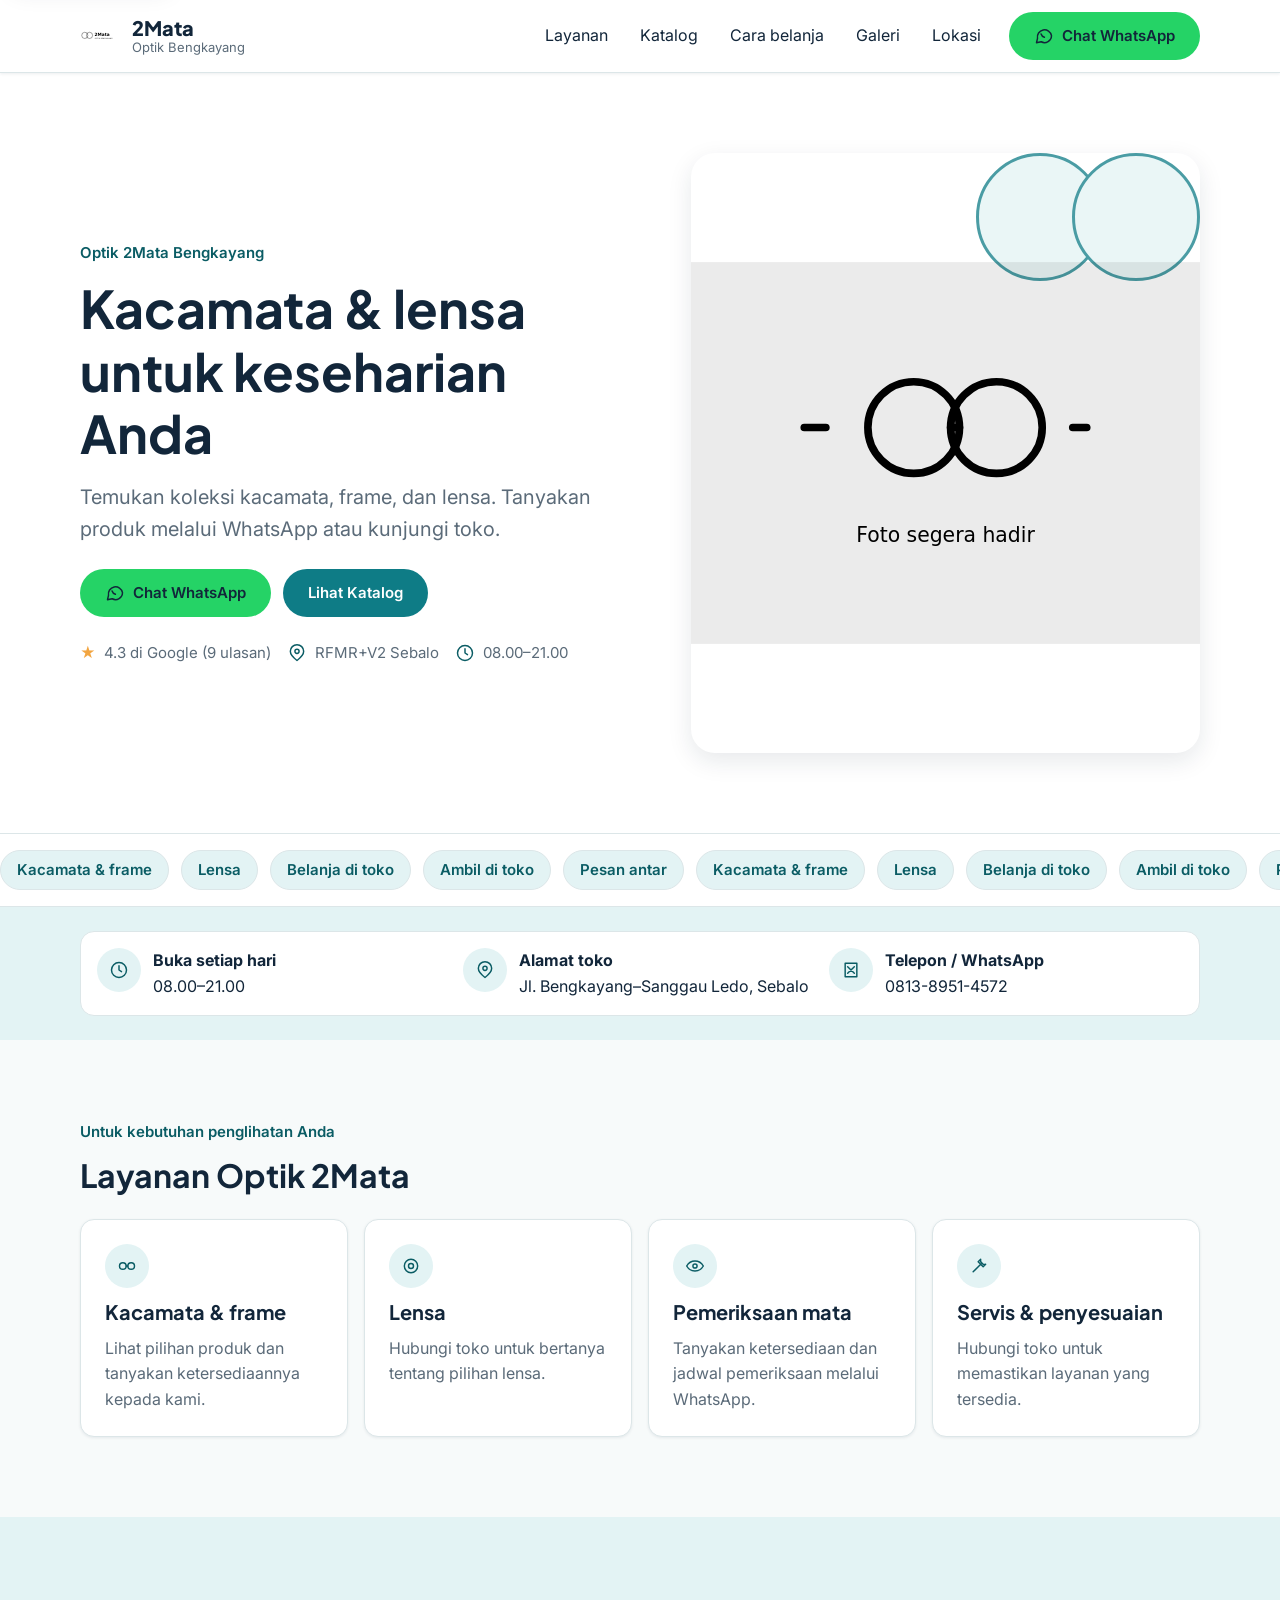
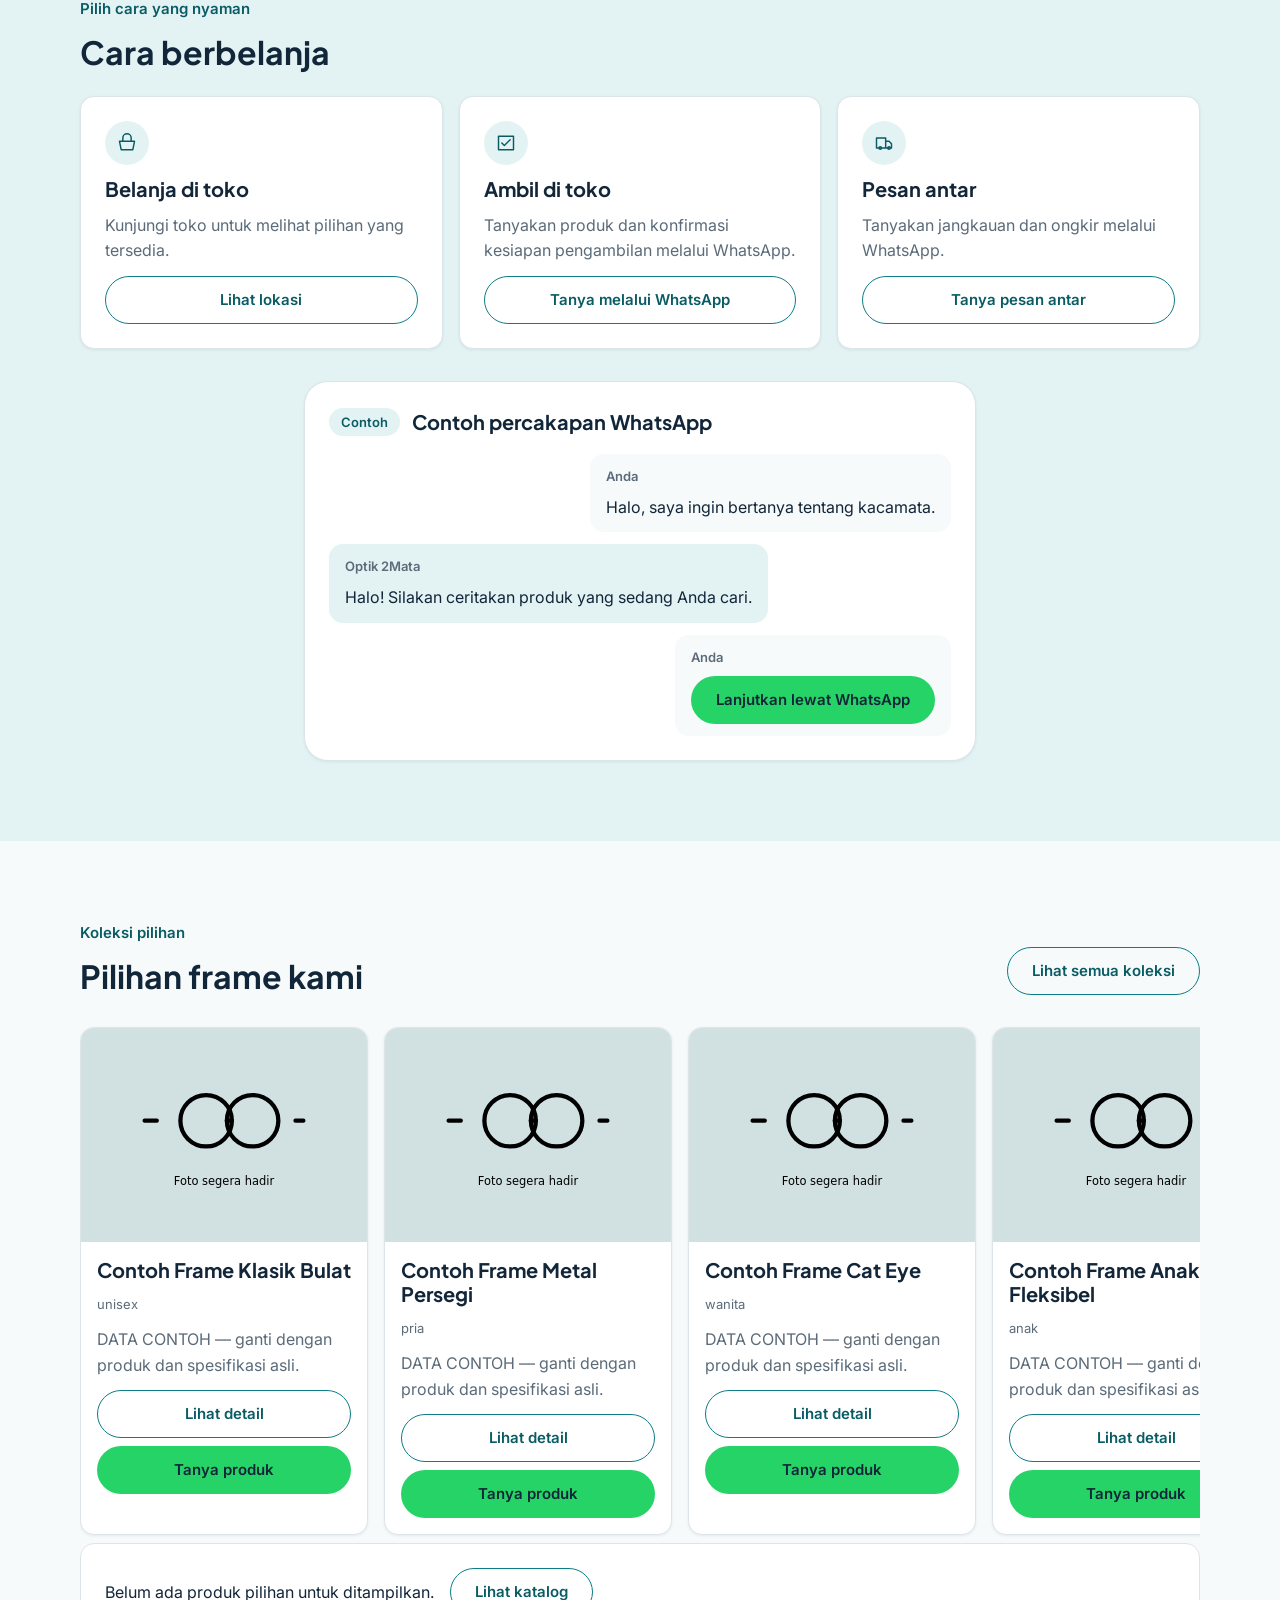
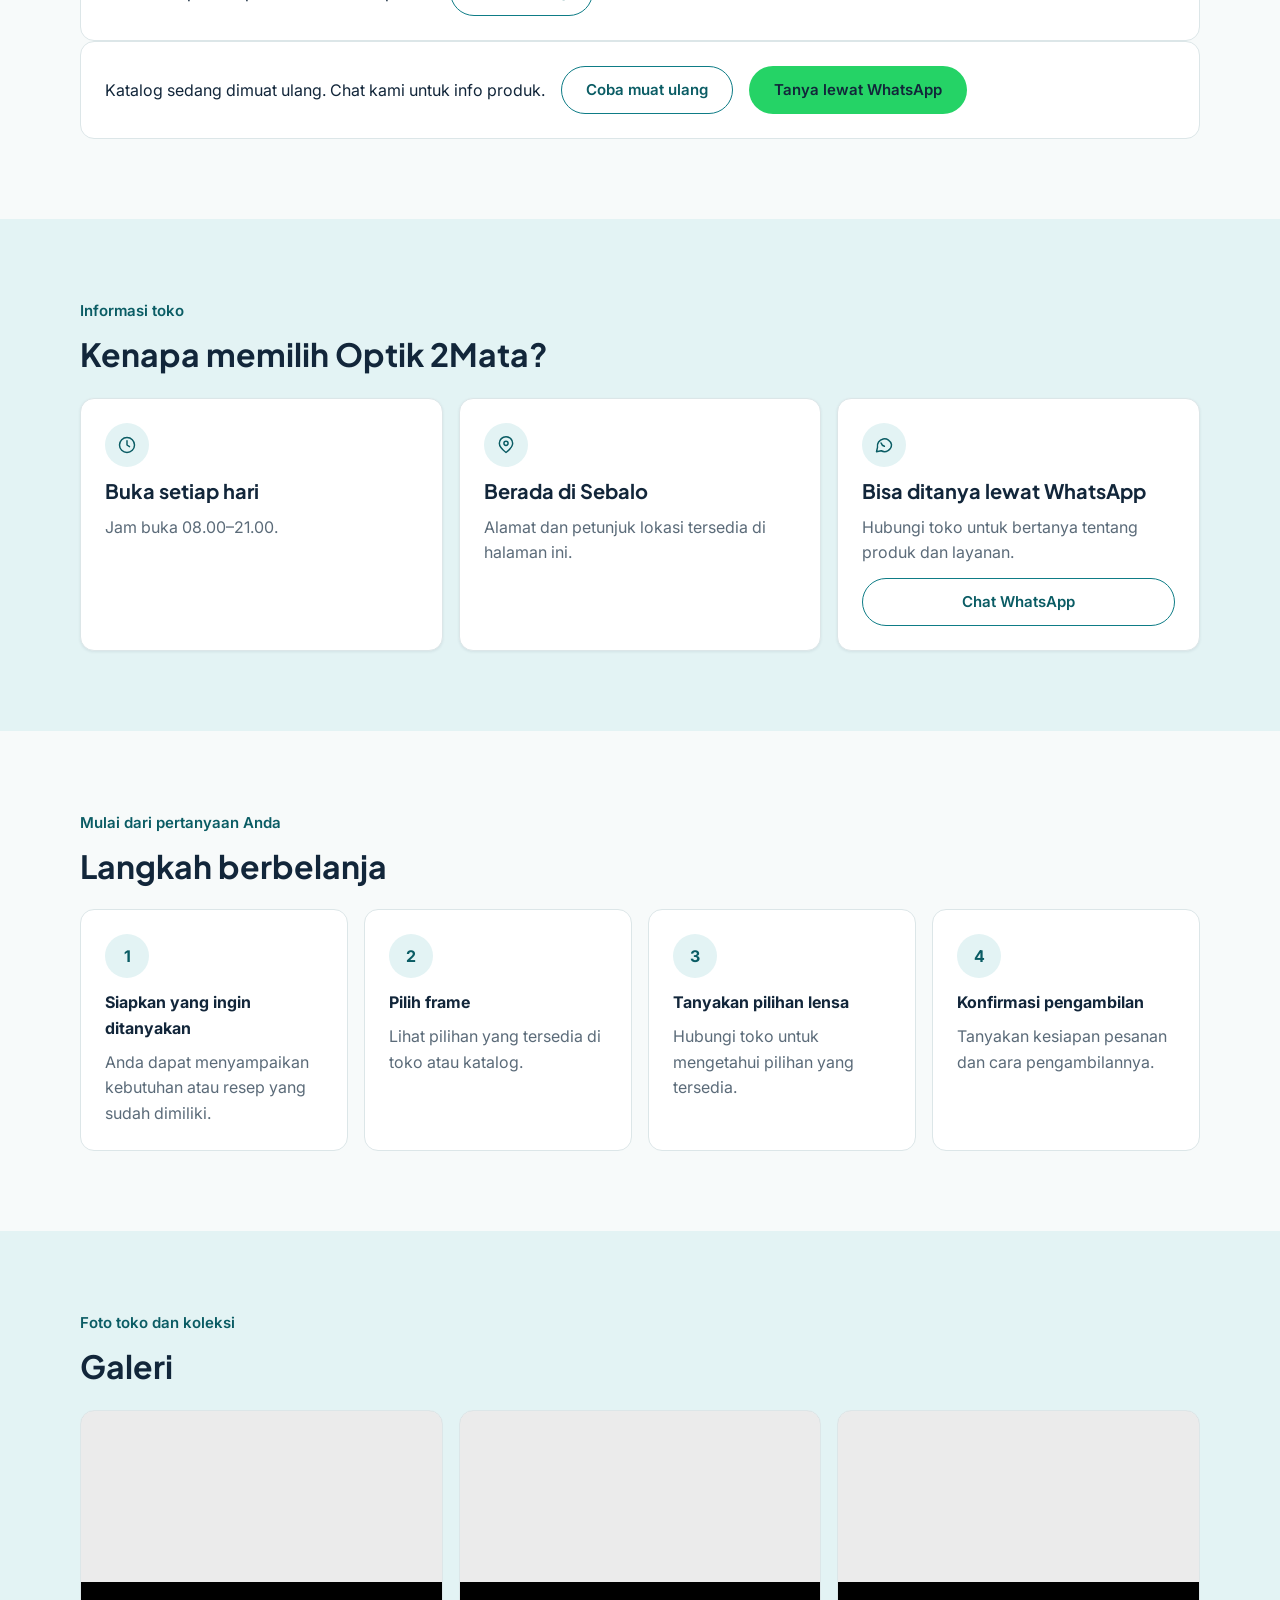
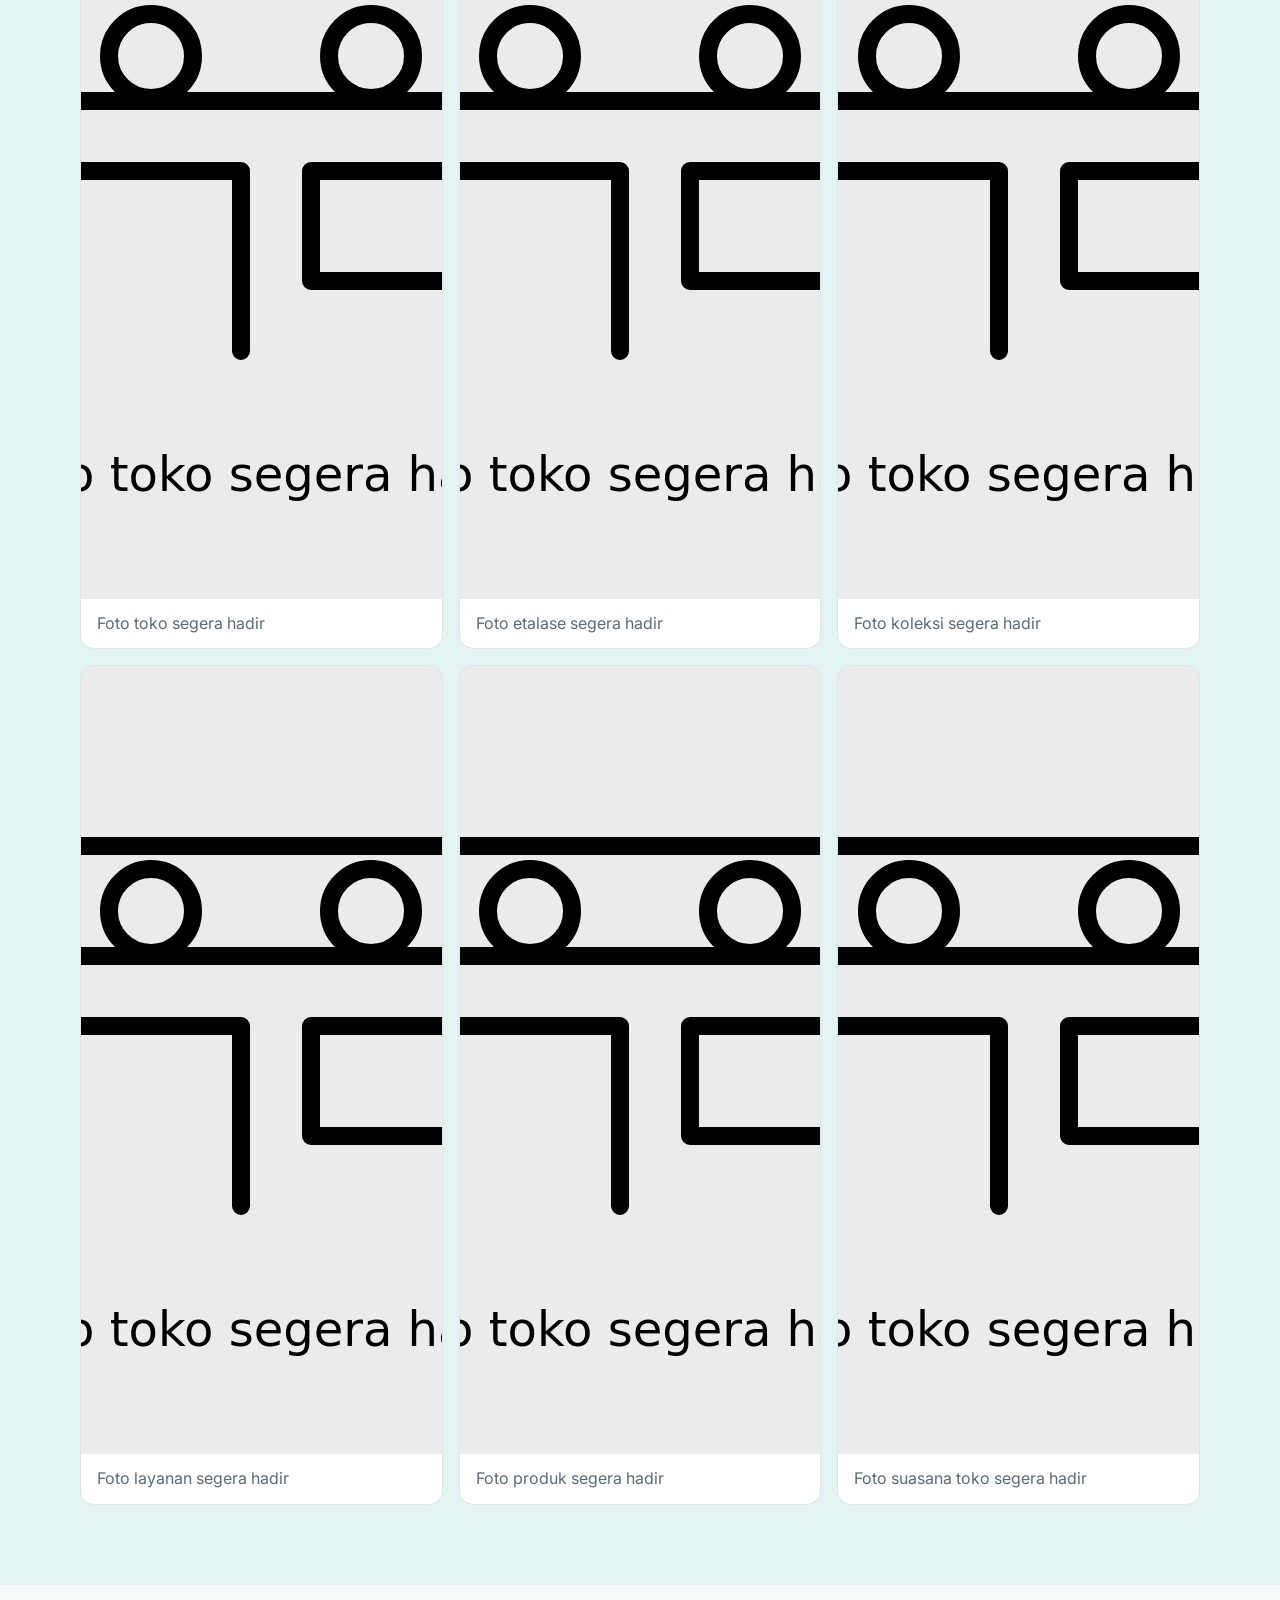
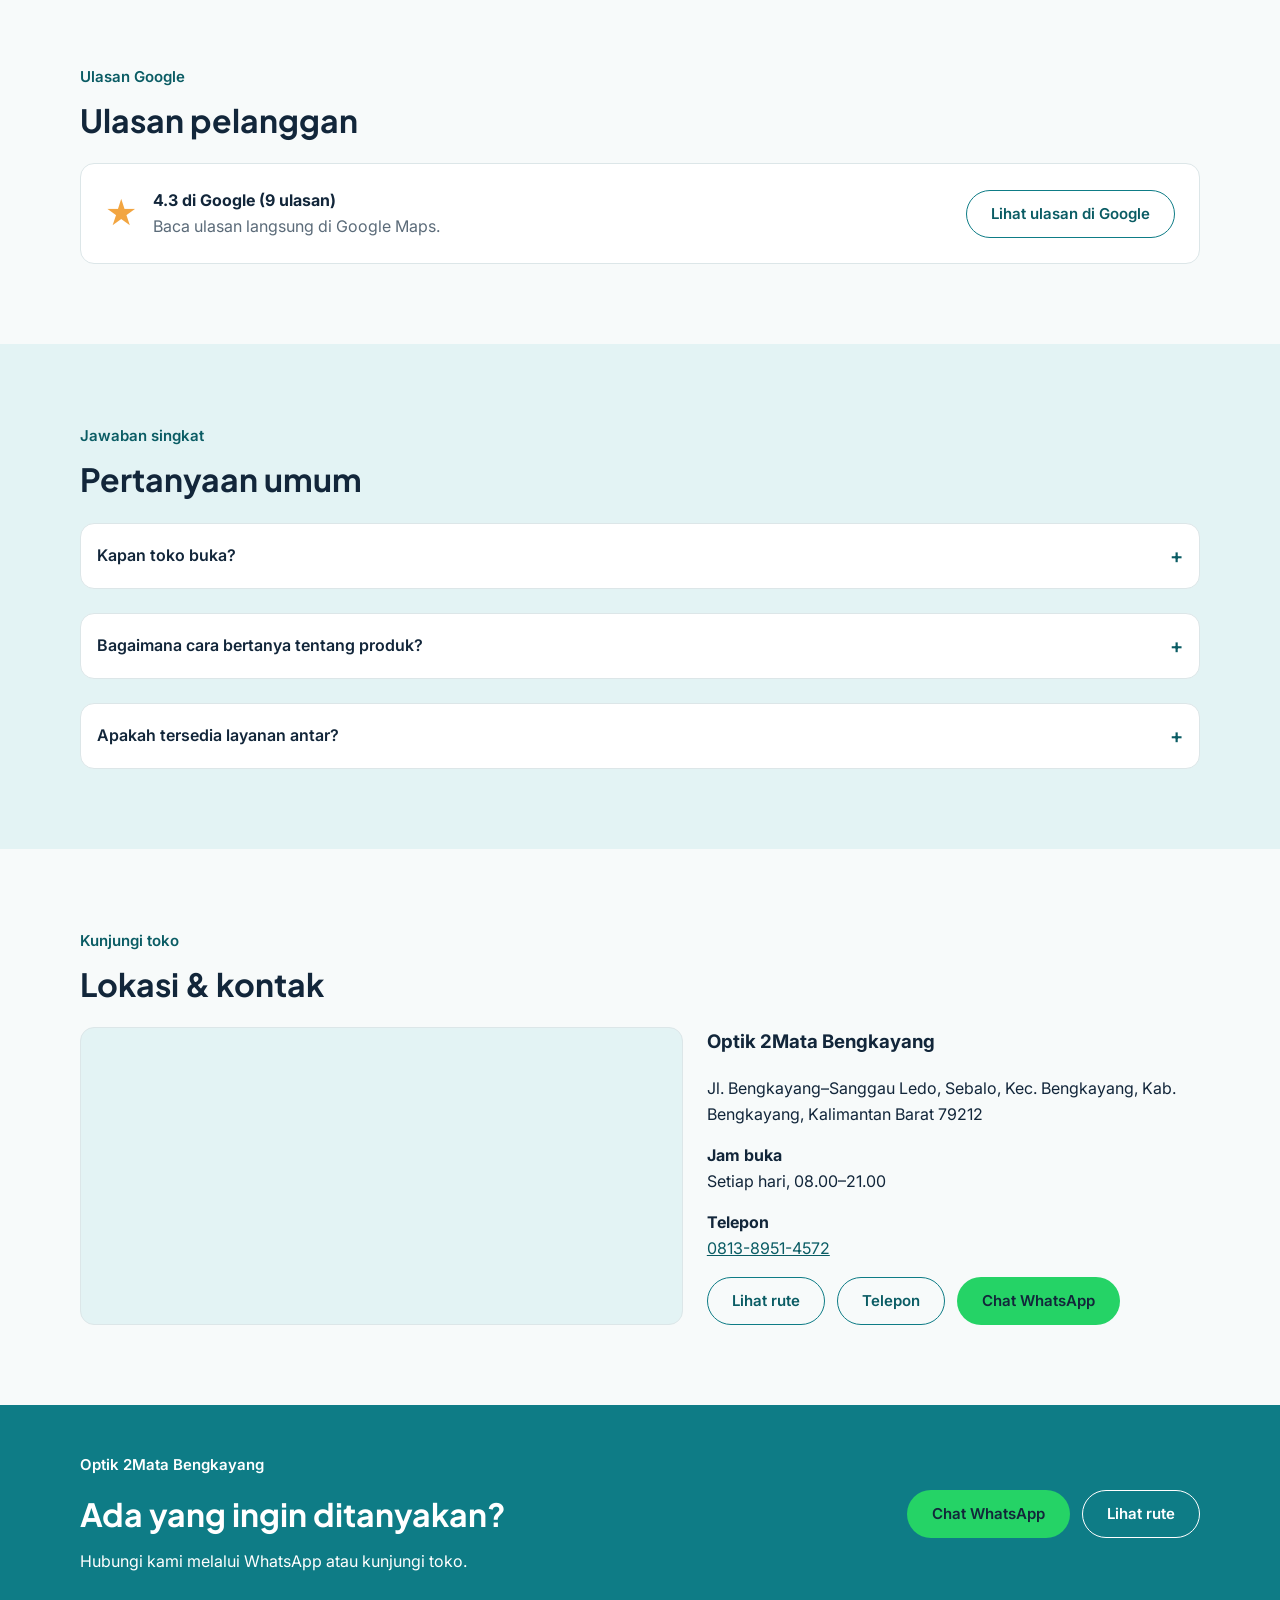
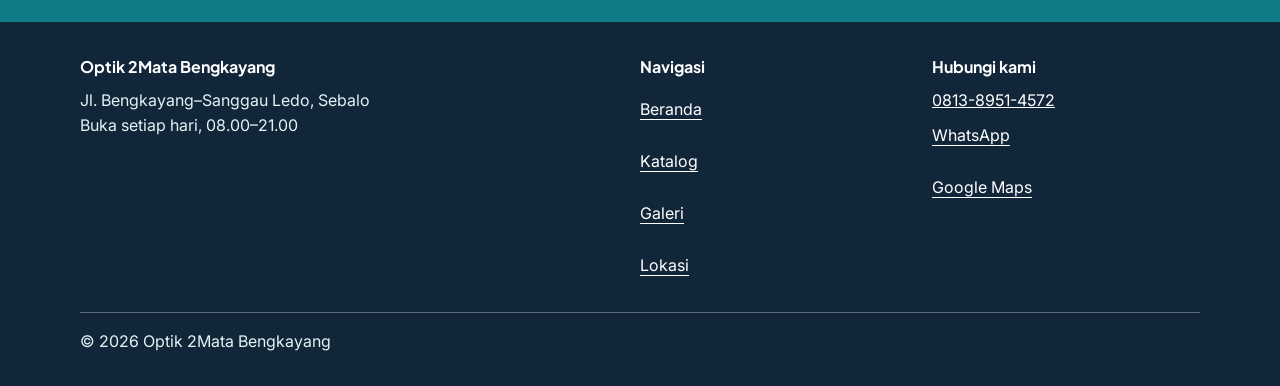
==== commit 0bec4195: "feat(motion): tambah mockup chat berurutan [T19]" ====
--- a/index.html
+++ b/index.html
@@ -209,6 +209,17 @@
               <a class="btn btn-outline js-wa-delivery" href="#cara-belanja">Tanya pesan antar</a>
             </article>
           </div>
+          <aside class="shopping-mockup" data-feature="enableShoppingMockup" data-shopping-mockup aria-labelledby="shopping-mockup-title" hidden>
+            <div class="shopping-mockup__heading">
+              <span class="badge">Contoh</span>
+              <h3 class="shopping-mockup__title" id="shopping-mockup-title">Contoh percakapan WhatsApp</h3>
+            </div>
+            <ol class="shopping-mockup__thread" aria-label="Simulasi percakapan">
+              <li class="shopping-mockup__message shopping-mockup__message--customer"><span>Anda</span><p>Halo, saya ingin bertanya tentang kacamata.</p></li>
+              <li class="shopping-mockup__message shopping-mockup__message--store"><span>Optik 2Mata</span><p>Halo! Silakan ceritakan produk yang sedang Anda cari.</p></li>
+              <li class="shopping-mockup__message shopping-mockup__message--customer"><span>Anda</span><a class="btn btn-wa js-wa-link" data-wa-message="Halo Optik 2Mata, saya ingin bertanya tentang kacamata." href="#cara-belanja">Lanjutkan lewat WhatsApp</a></li>
+            </ol>
+          </aside>
         </div>
       </section>
 
--- a/assets/css/components.css
+++ b/assets/css/components.css
@@ -238,6 +238,74 @@
   white-space: nowrap;
 }
 
+.shopping-mockup {
+  display: grid;
+  gap: var(--space-4);
+  max-width: 42rem;
+  margin: var(--space-6) auto 0;
+  padding: var(--space-5);
+  border: 1px solid var(--color-border);
+  border-radius: var(--radius-lg);
+  background: var(--color-surface);
+  box-shadow: var(--shadow-sm);
+}
+
+.shopping-mockup__heading {
+  display: flex;
+  flex-wrap: wrap;
+  align-items: center;
+  gap: var(--space-3);
+}
+
+.shopping-mockup__title {
+  margin: 0;
+  color: var(--color-ink);
+  font-family: var(--font-heading);
+  font-size: var(--fs-lg);
+}
+
+.shopping-mockup__thread {
+  display: grid;
+  gap: var(--space-3);
+  margin: 0;
+  padding: 0;
+  list-style: none;
+}
+
+.shopping-mockup__message {
+  display: grid;
+  gap: var(--space-2);
+  width: fit-content;
+  max-width: min(100%, 30rem);
+  padding: var(--space-3) var(--space-4);
+  border-radius: var(--radius-md);
+  background: var(--color-primary-lt);
+  color: var(--color-ink);
+  transition: opacity var(--dur-base) var(--ease-out),
+    transform var(--dur-base) var(--ease-out);
+  transition-delay: var(--d, var(--dur-fast));
+}
+
+.shopping-mockup__message--customer {
+  justify-self: end;
+  background: var(--color-bg);
+}
+
+.shopping-mockup__message span {
+  color: var(--color-muted);
+  font-size: var(--fs-xs);
+  font-weight: 600;
+}
+
+.shopping-mockup__message p {
+  margin: 0;
+}
+
+.has-reveal .shopping-mockup:not([data-revealed="true"]) .shopping-mockup__message {
+  opacity: 0;
+  transform: translateY(var(--space-2));
+}
+
 @keyframes service-marquee-scroll {
   to { transform: translateX(-50%); }
 }
--- a/assets/css/motion.css
+++ b/assets/css/motion.css
@@ -25,4 +25,10 @@
     opacity: 1;
     transform: none;
   }
+
+  .has-reveal .shopping-mockup:not([data-revealed="true"]) .shopping-mockup__message {
+    opacity: 1;
+    transform: none;
+    transition: none;
+  }
 }
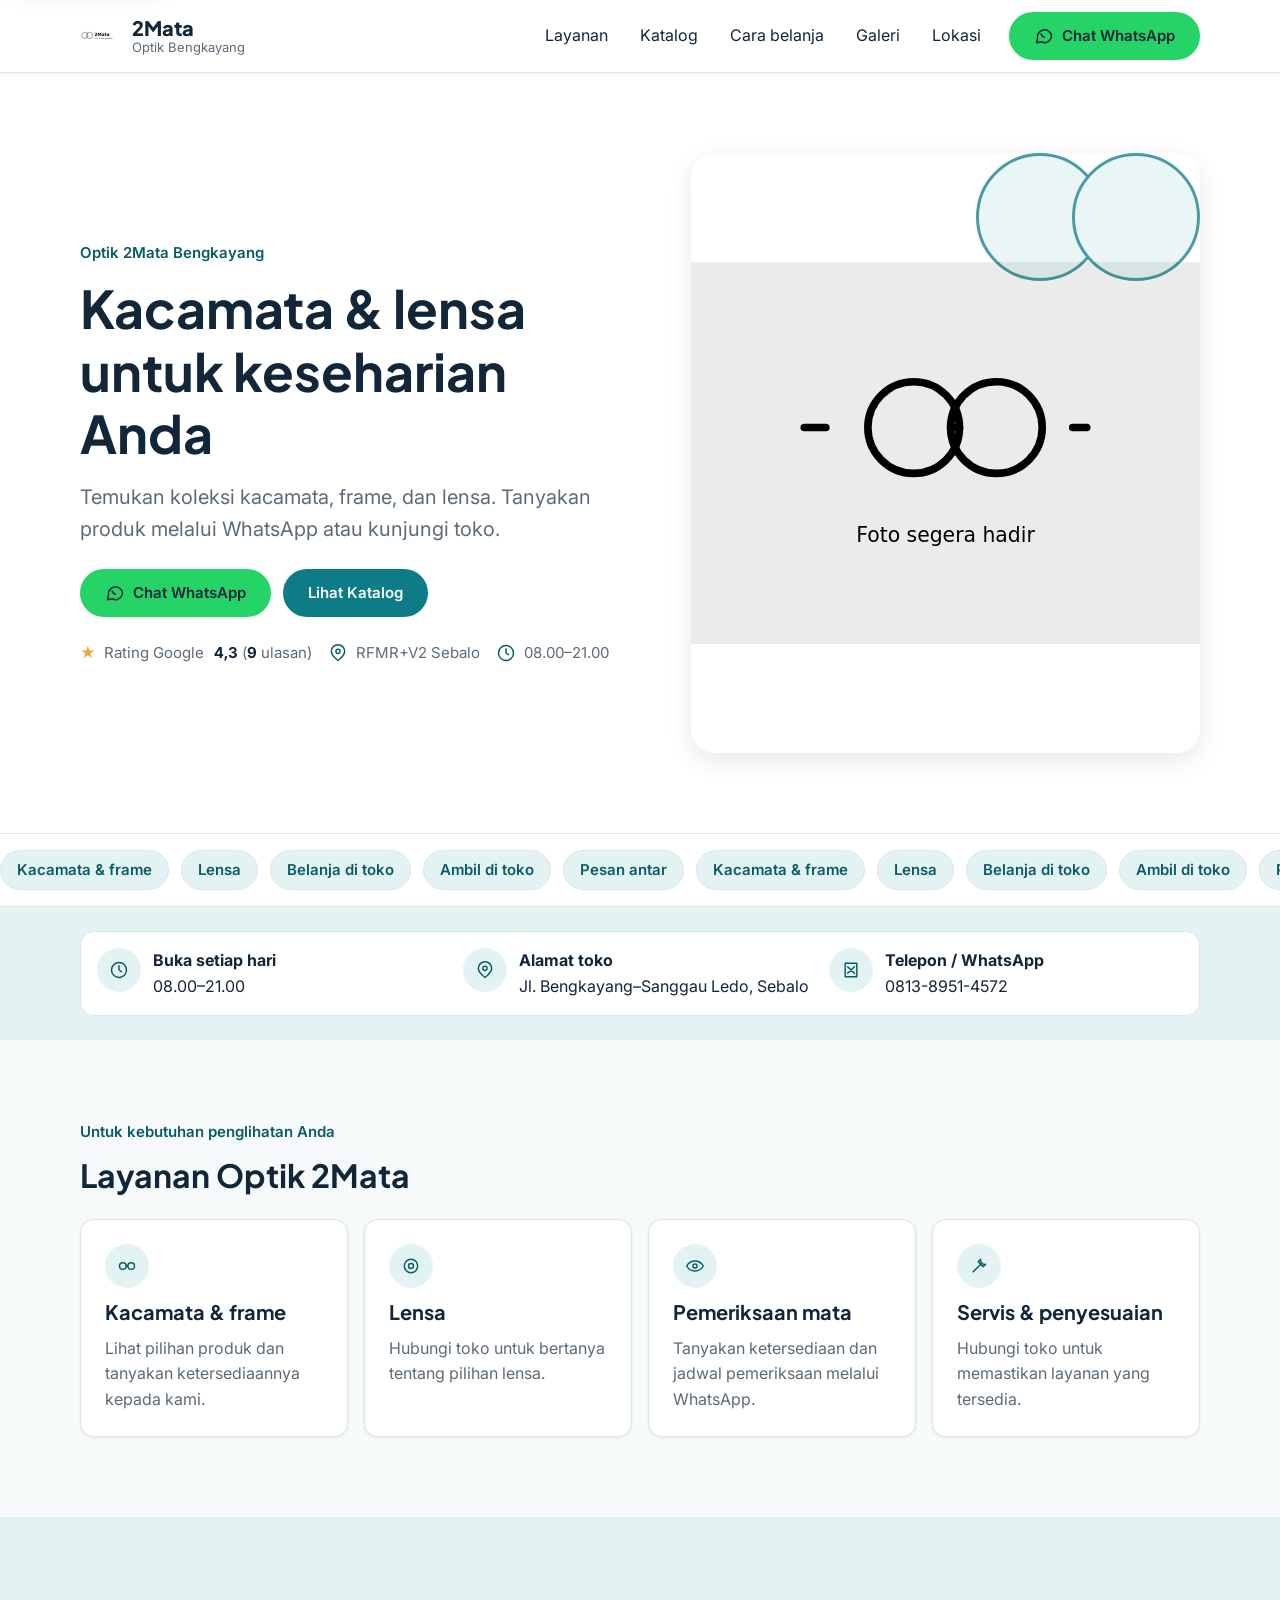
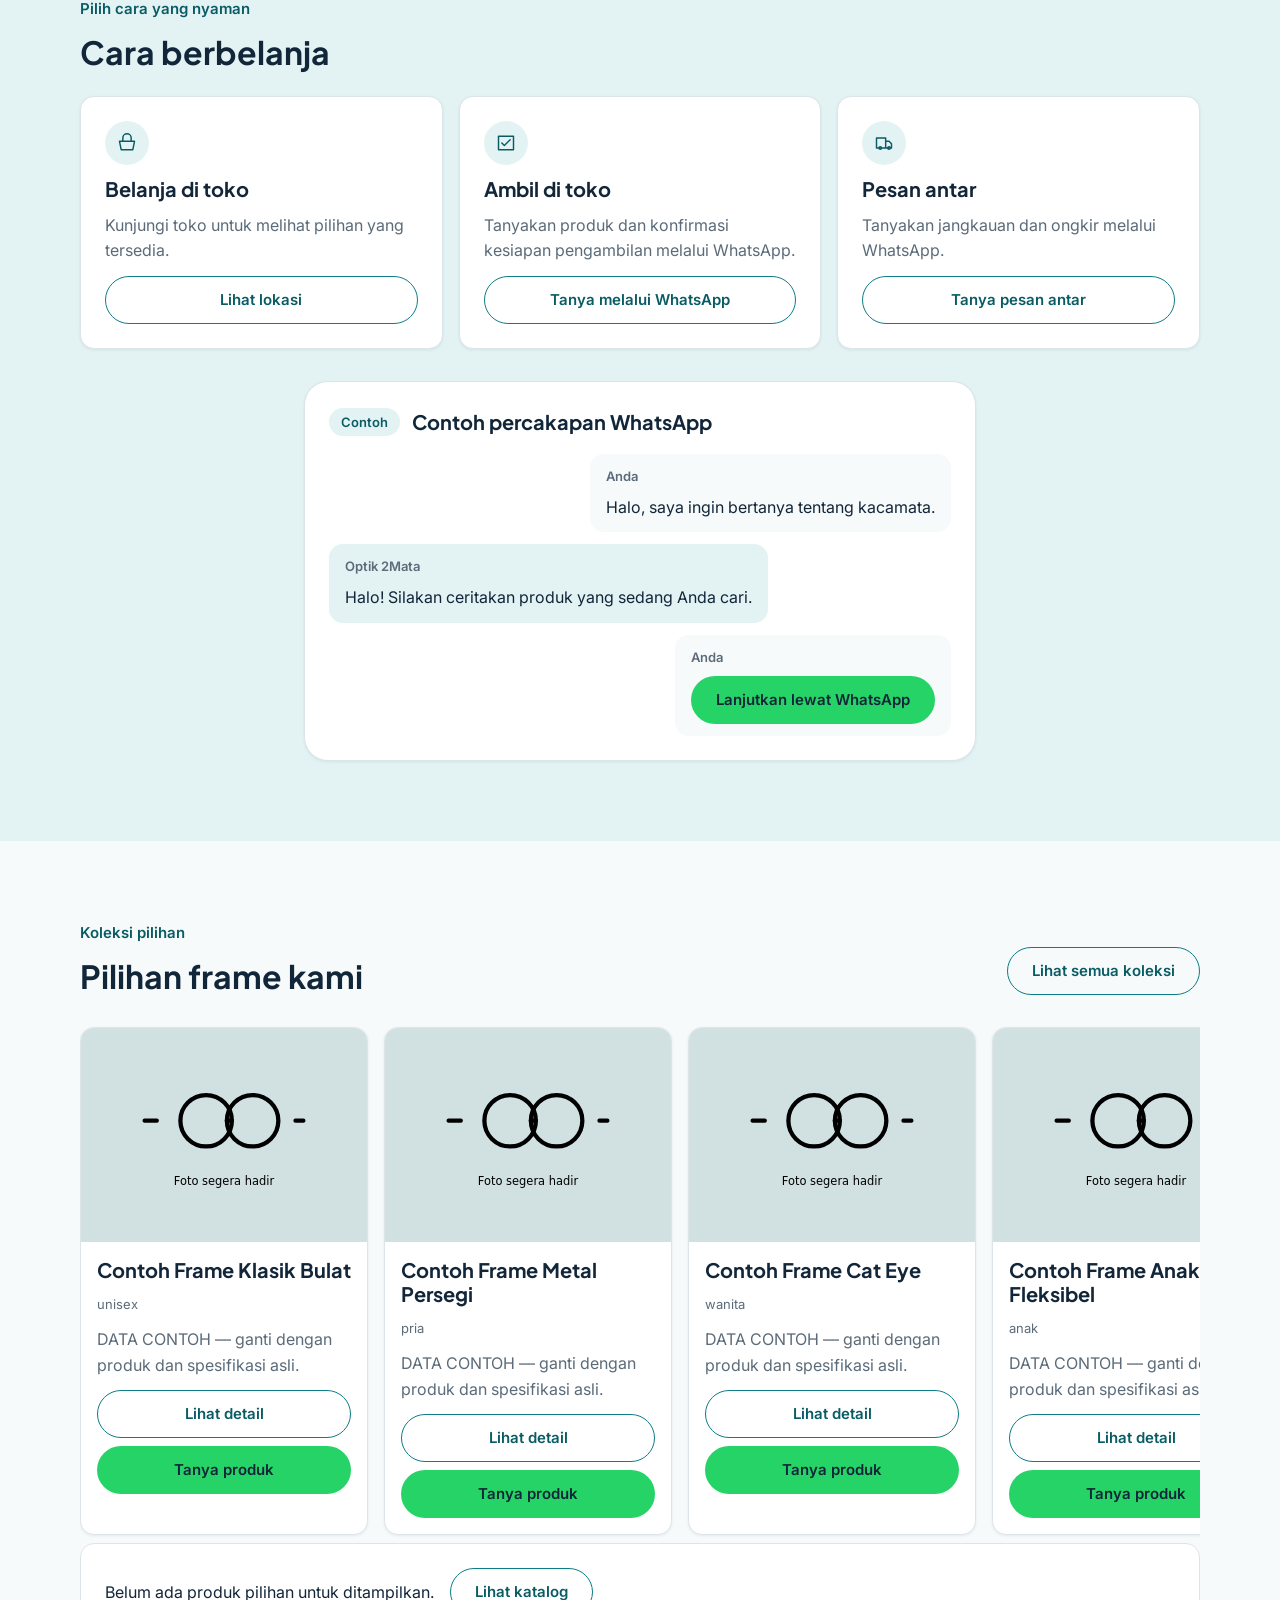
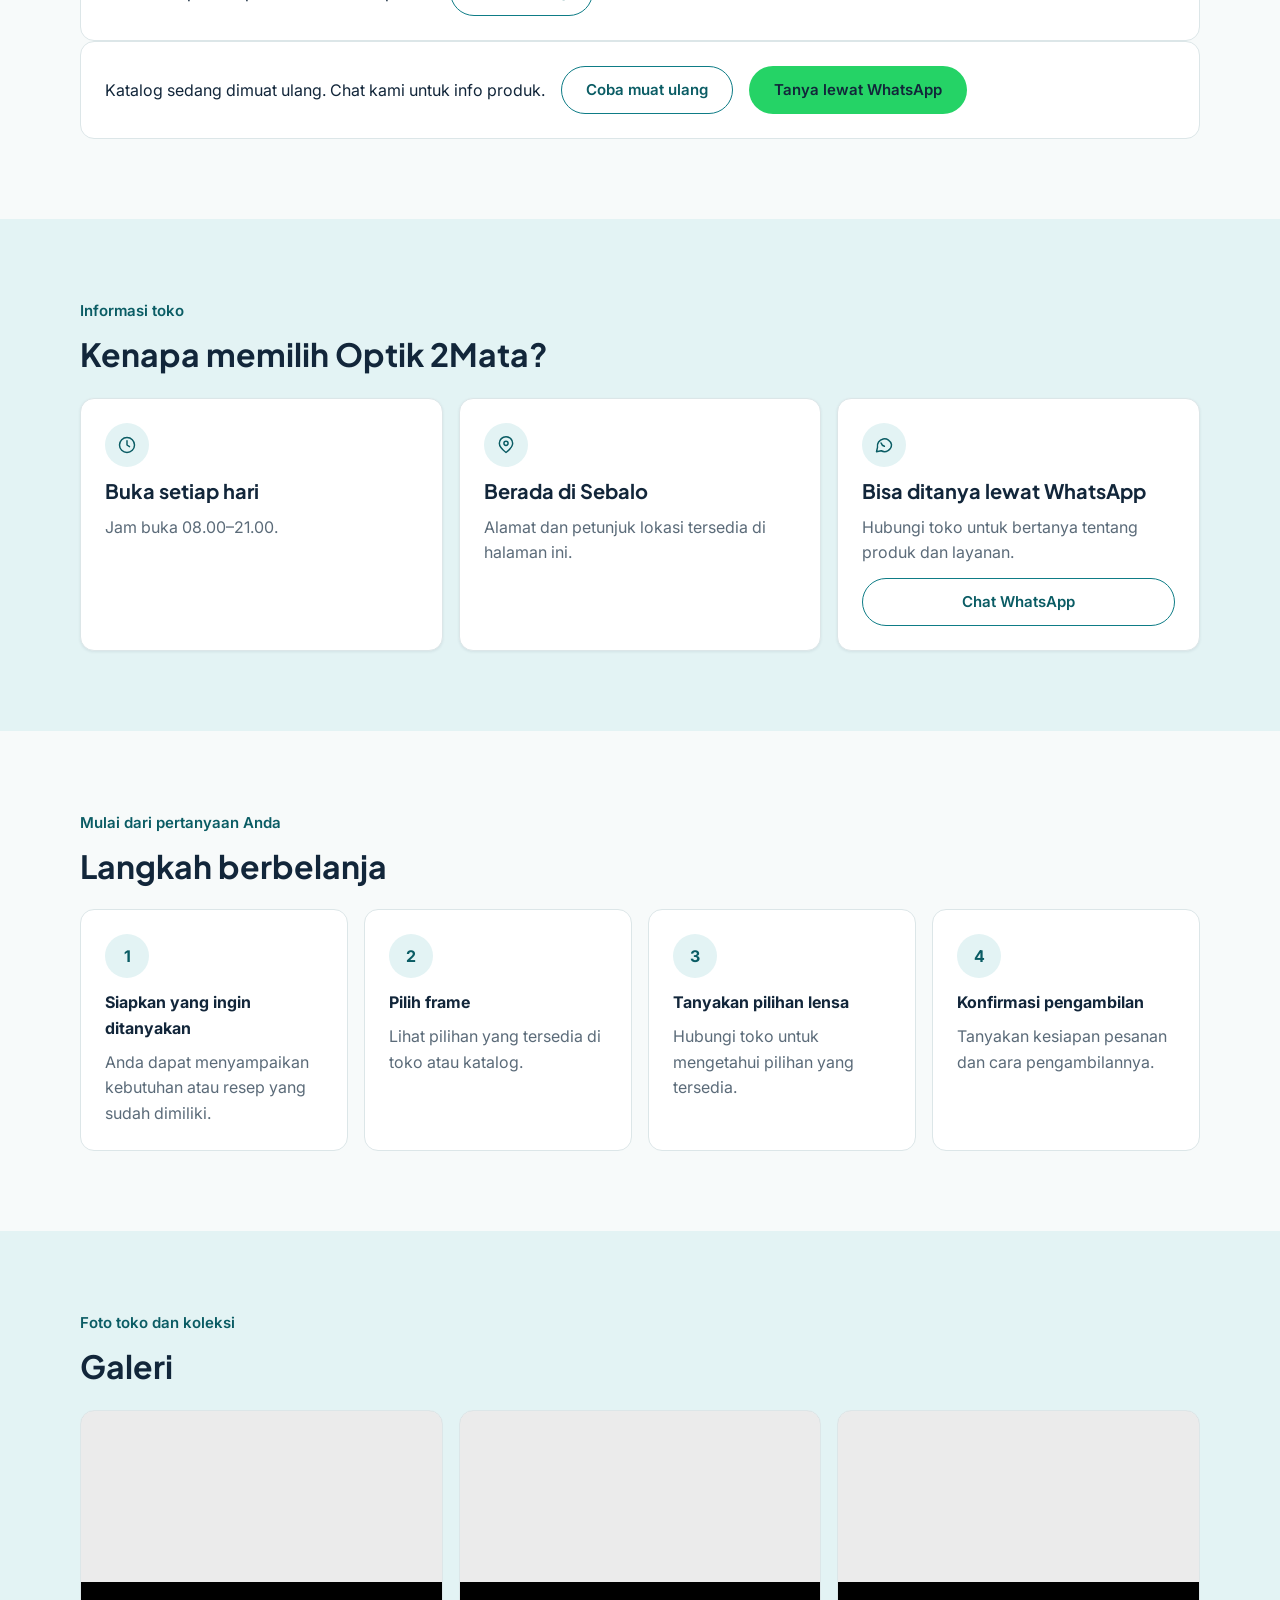
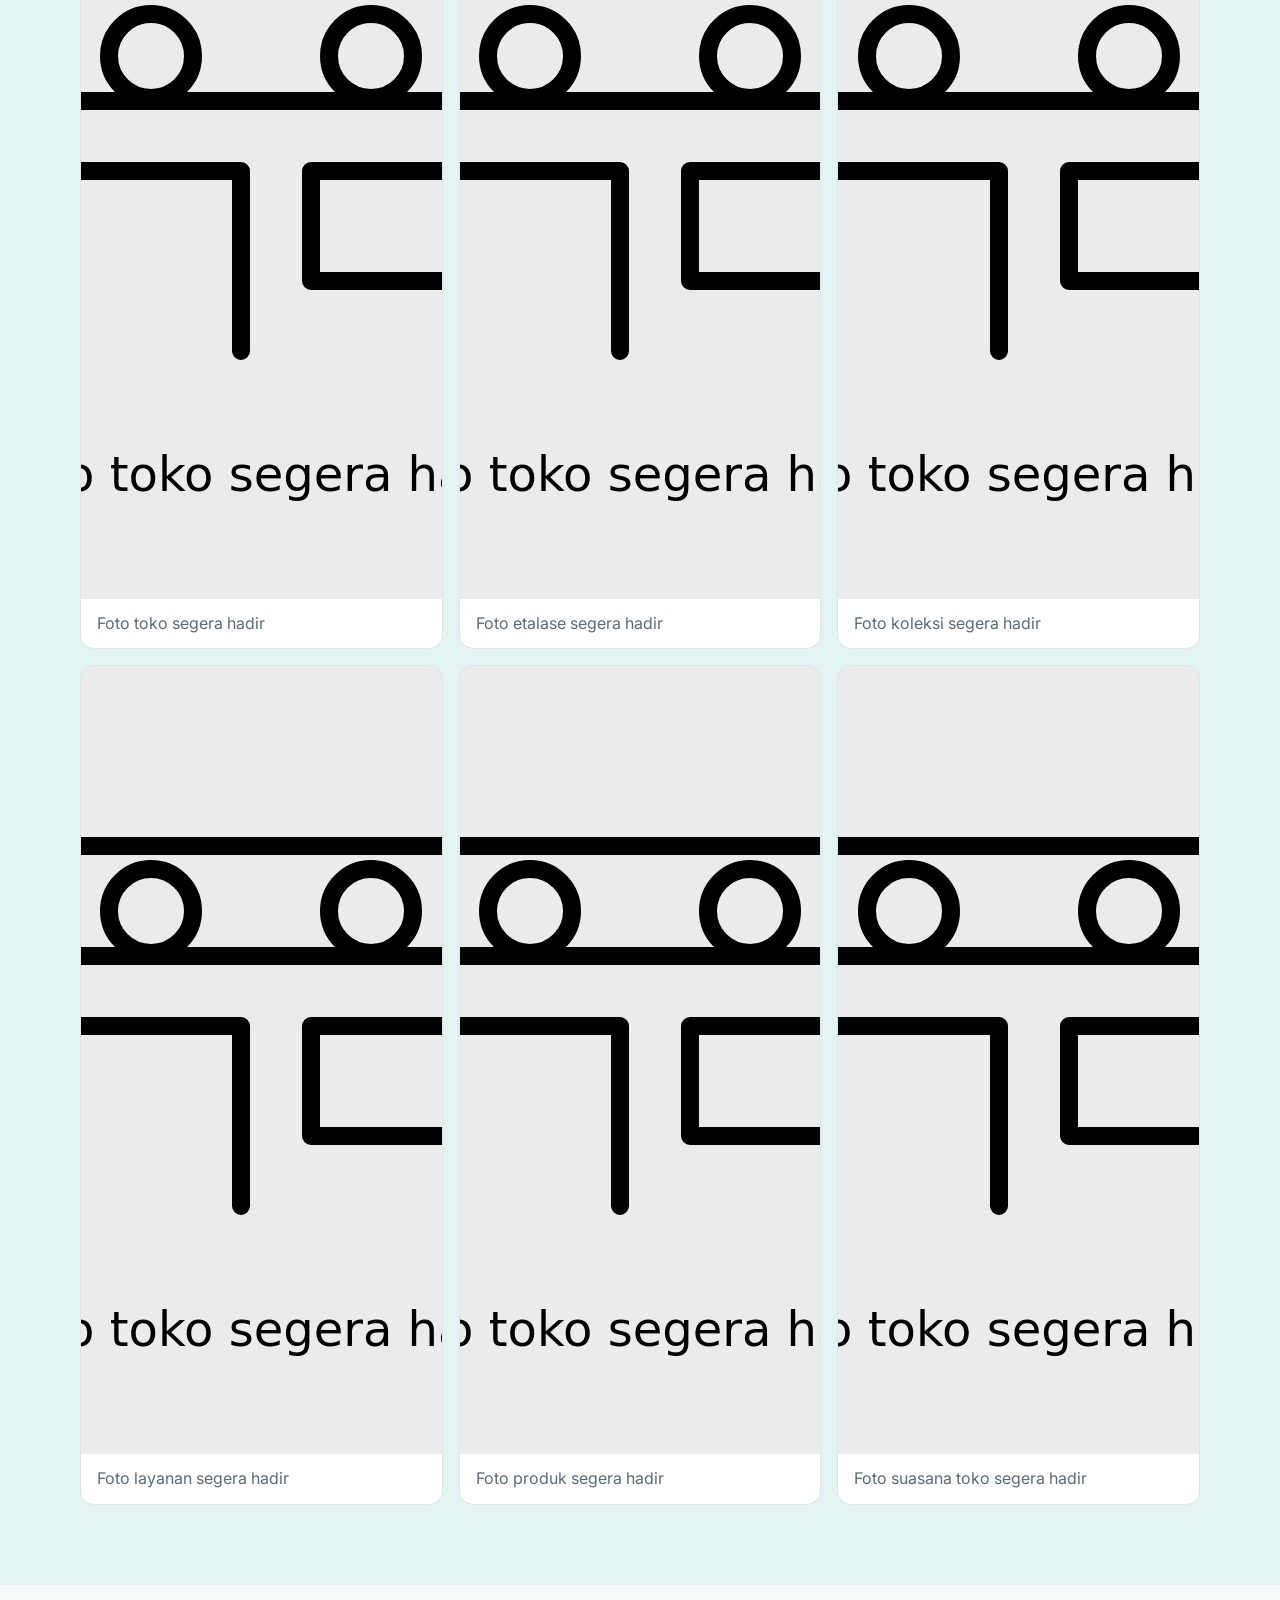
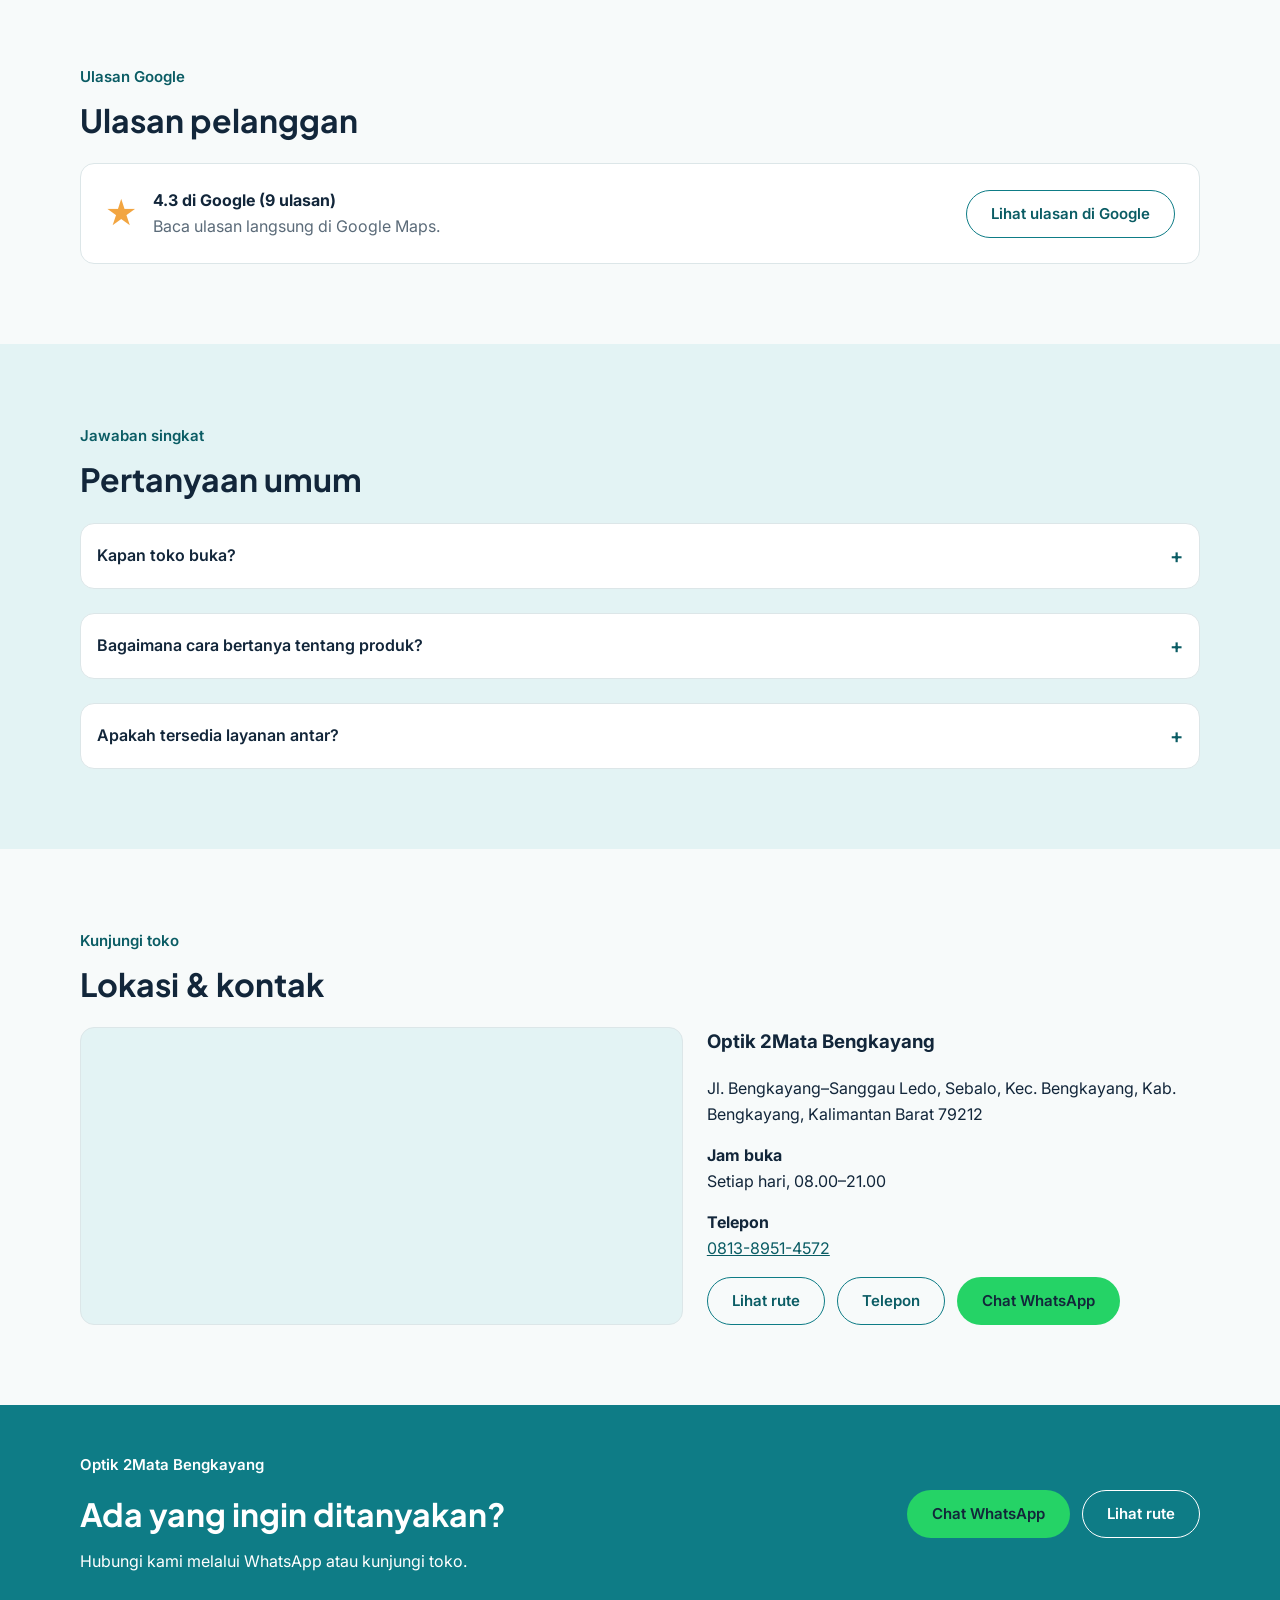
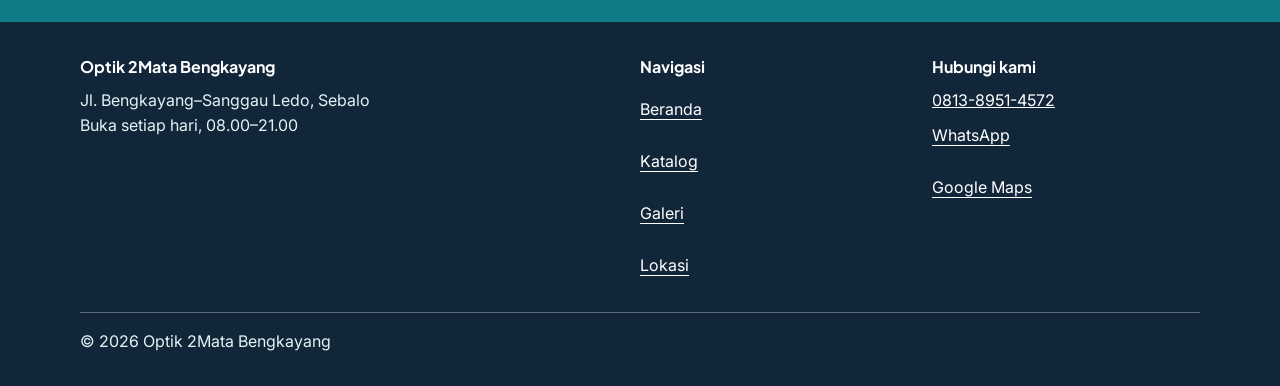
==== commit 6176a753: "feat(motion): animasikan rating terkonfirmasi [T20]" ====
--- a/index.html
+++ b/index.html
@@ -102,7 +102,7 @@
               <a class="btn btn-primary" href="katalog.html">Lihat Katalog</a>
             </div>
             <ul class="hero__trust" aria-label="Informasi toko">
-              <li><span class="hero__trust-star" aria-hidden="true">★</span><span data-business="ratingText">Rating Google</span></li>
+              <li><span class="hero__trust-star" aria-hidden="true">★</span><span>Rating Google <strong class="hero__count hero__count--rating" data-count-up="rating">—</strong> (<strong class="hero__count hero__count--reviews" data-count-up="reviews">—</strong> ulasan)</span></li>
               <li><svg class="icon" viewBox="0 0 24 24" aria-hidden="true"><path d="M20 10c0 5-8 11-8 11S4 15 4 10a8 8 0 1 1 16 0Z"></path><circle cx="12" cy="10" r="2.5"></circle></svg><span data-business="plusCode">Area toko</span></li>
               <li><svg class="icon" viewBox="0 0 24 24" aria-hidden="true"><circle cx="12" cy="12" r="9"></circle><path d="M12 7v5l3 2"></path></svg><span data-business="hours">Jam buka</span></li>
             </ul>
--- a/assets/css/pages.css
+++ b/assets/css/pages.css
@@ -89,6 +89,21 @@
 
 .hero__trust-star {
   color: var(--color-accent);
+}
+
+.hero__count {
+  display: inline-block;
+  color: var(--color-ink);
+  font-variant-numeric: tabular-nums;
+  text-align: end;
+}
+
+.hero__count--rating {
+  min-width: 3ch;
+}
+
+.hero__count--reviews {
+  min-width: 1ch;
 }
 
 .hero__visual {
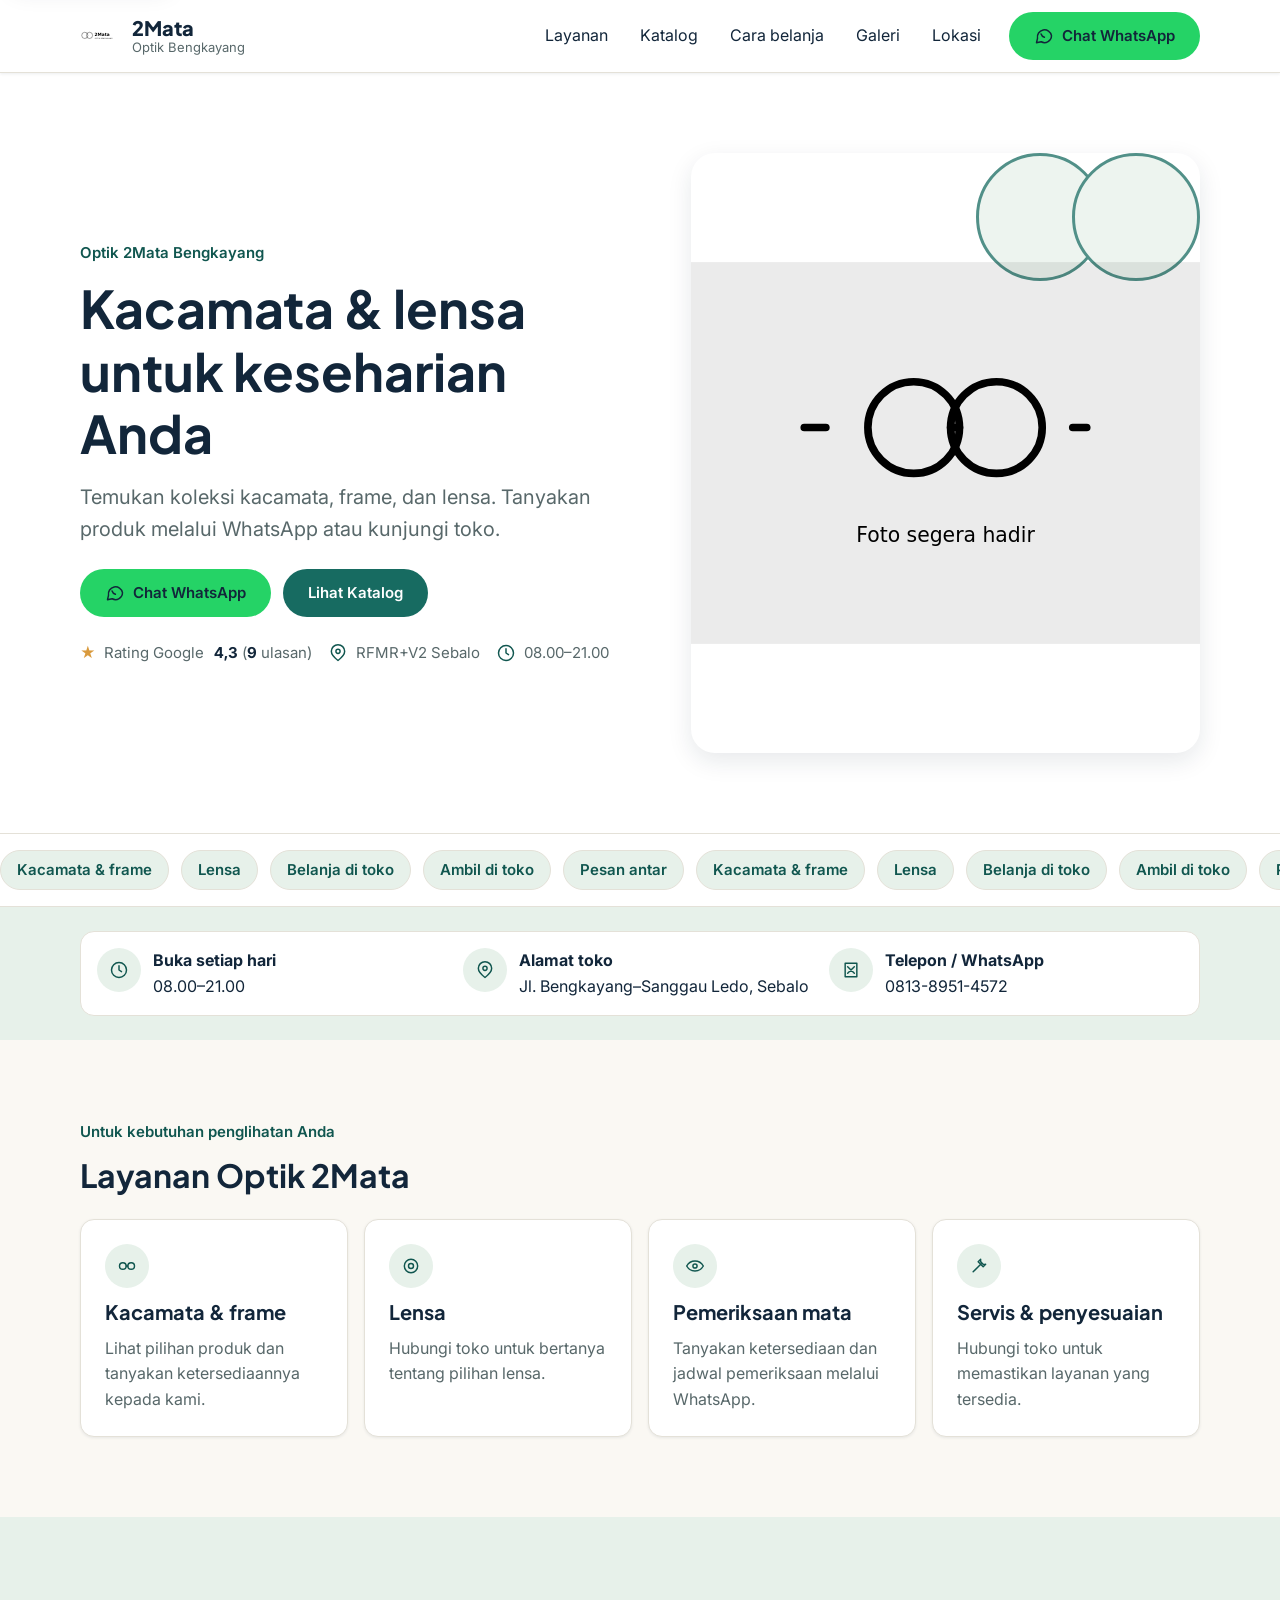
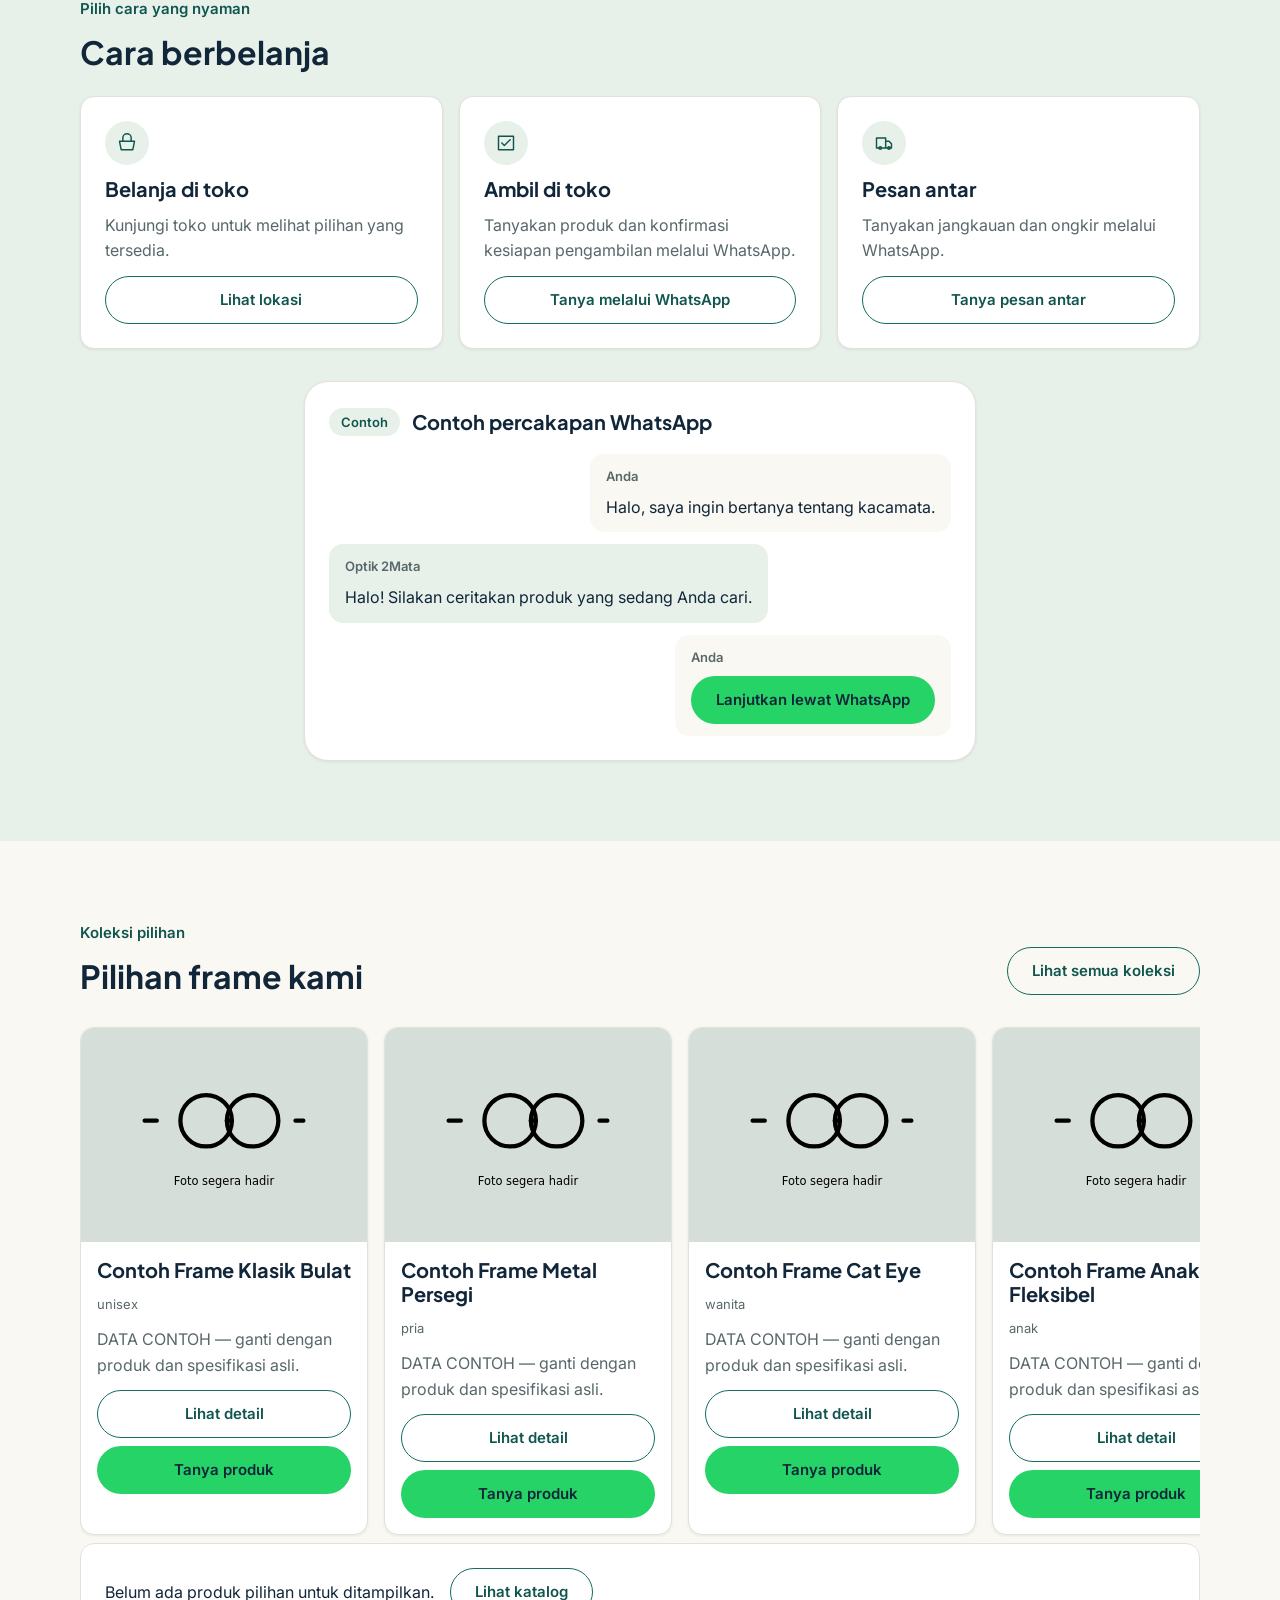
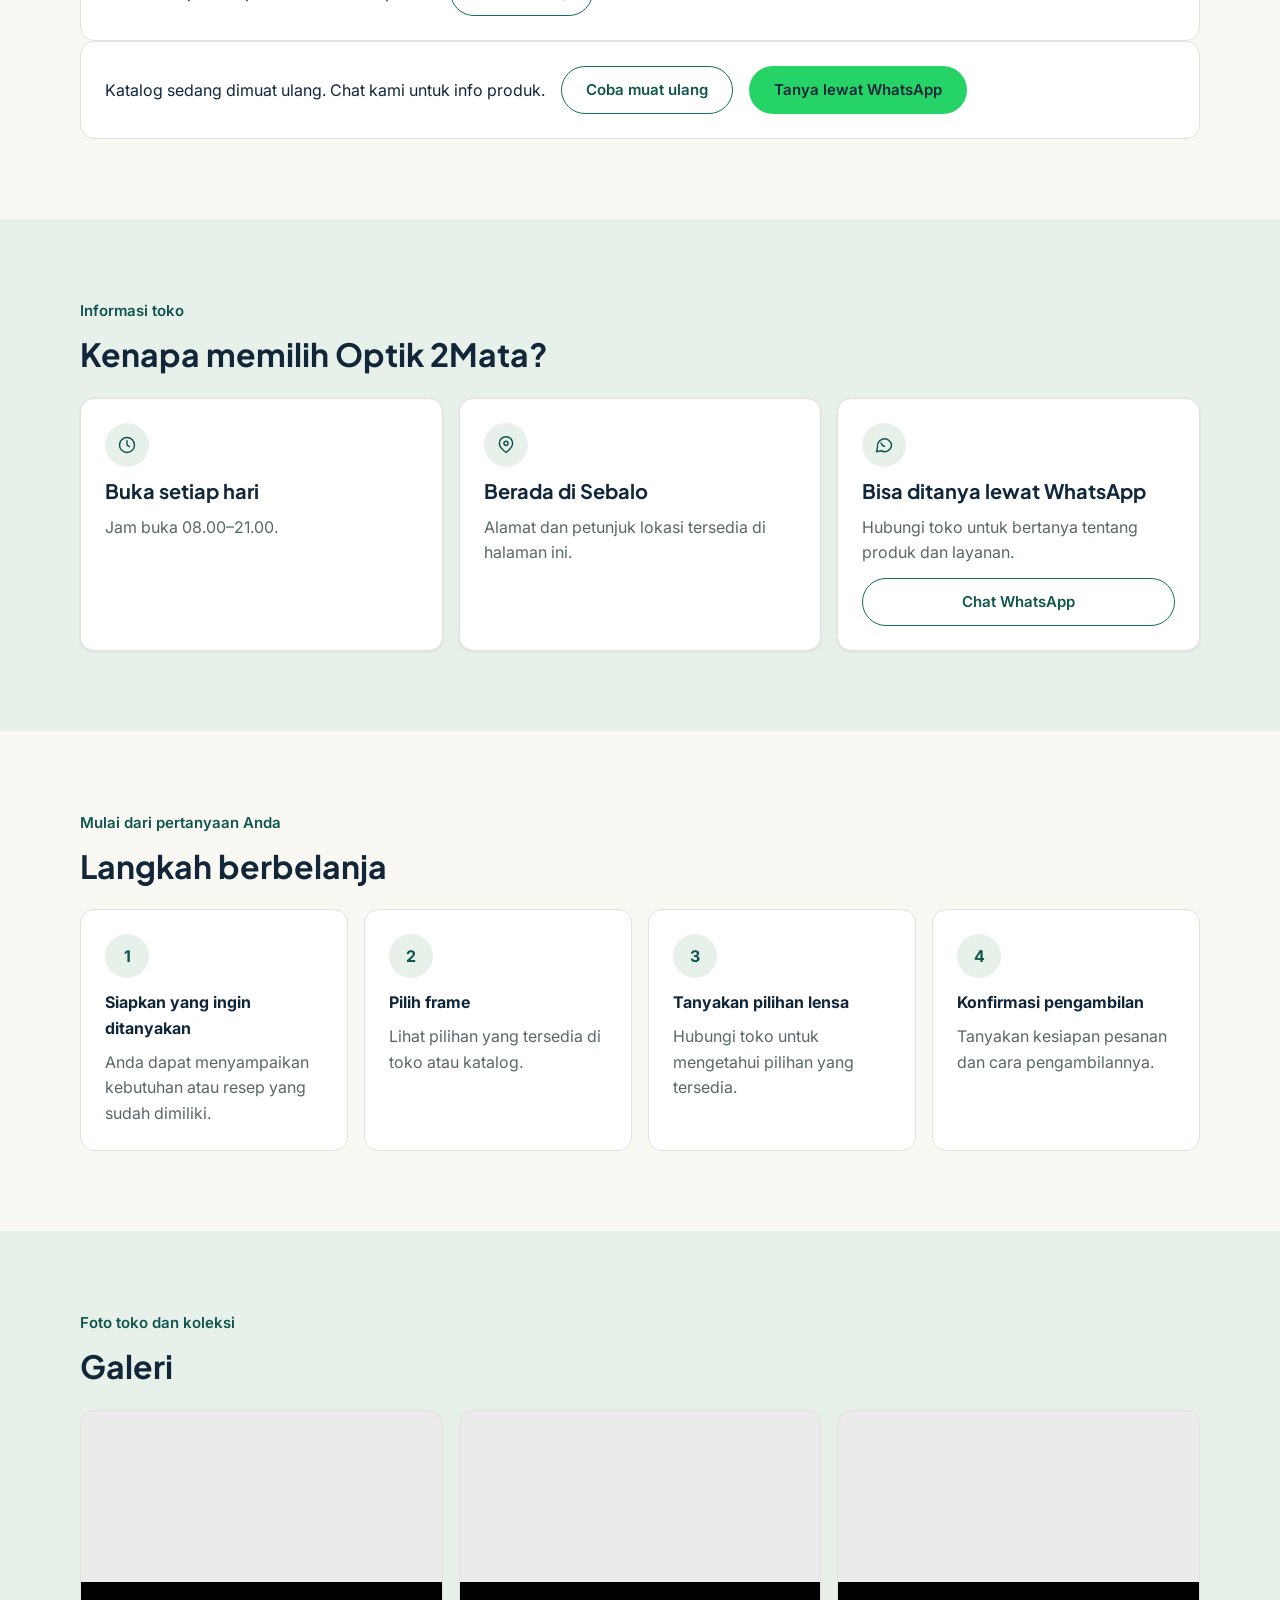
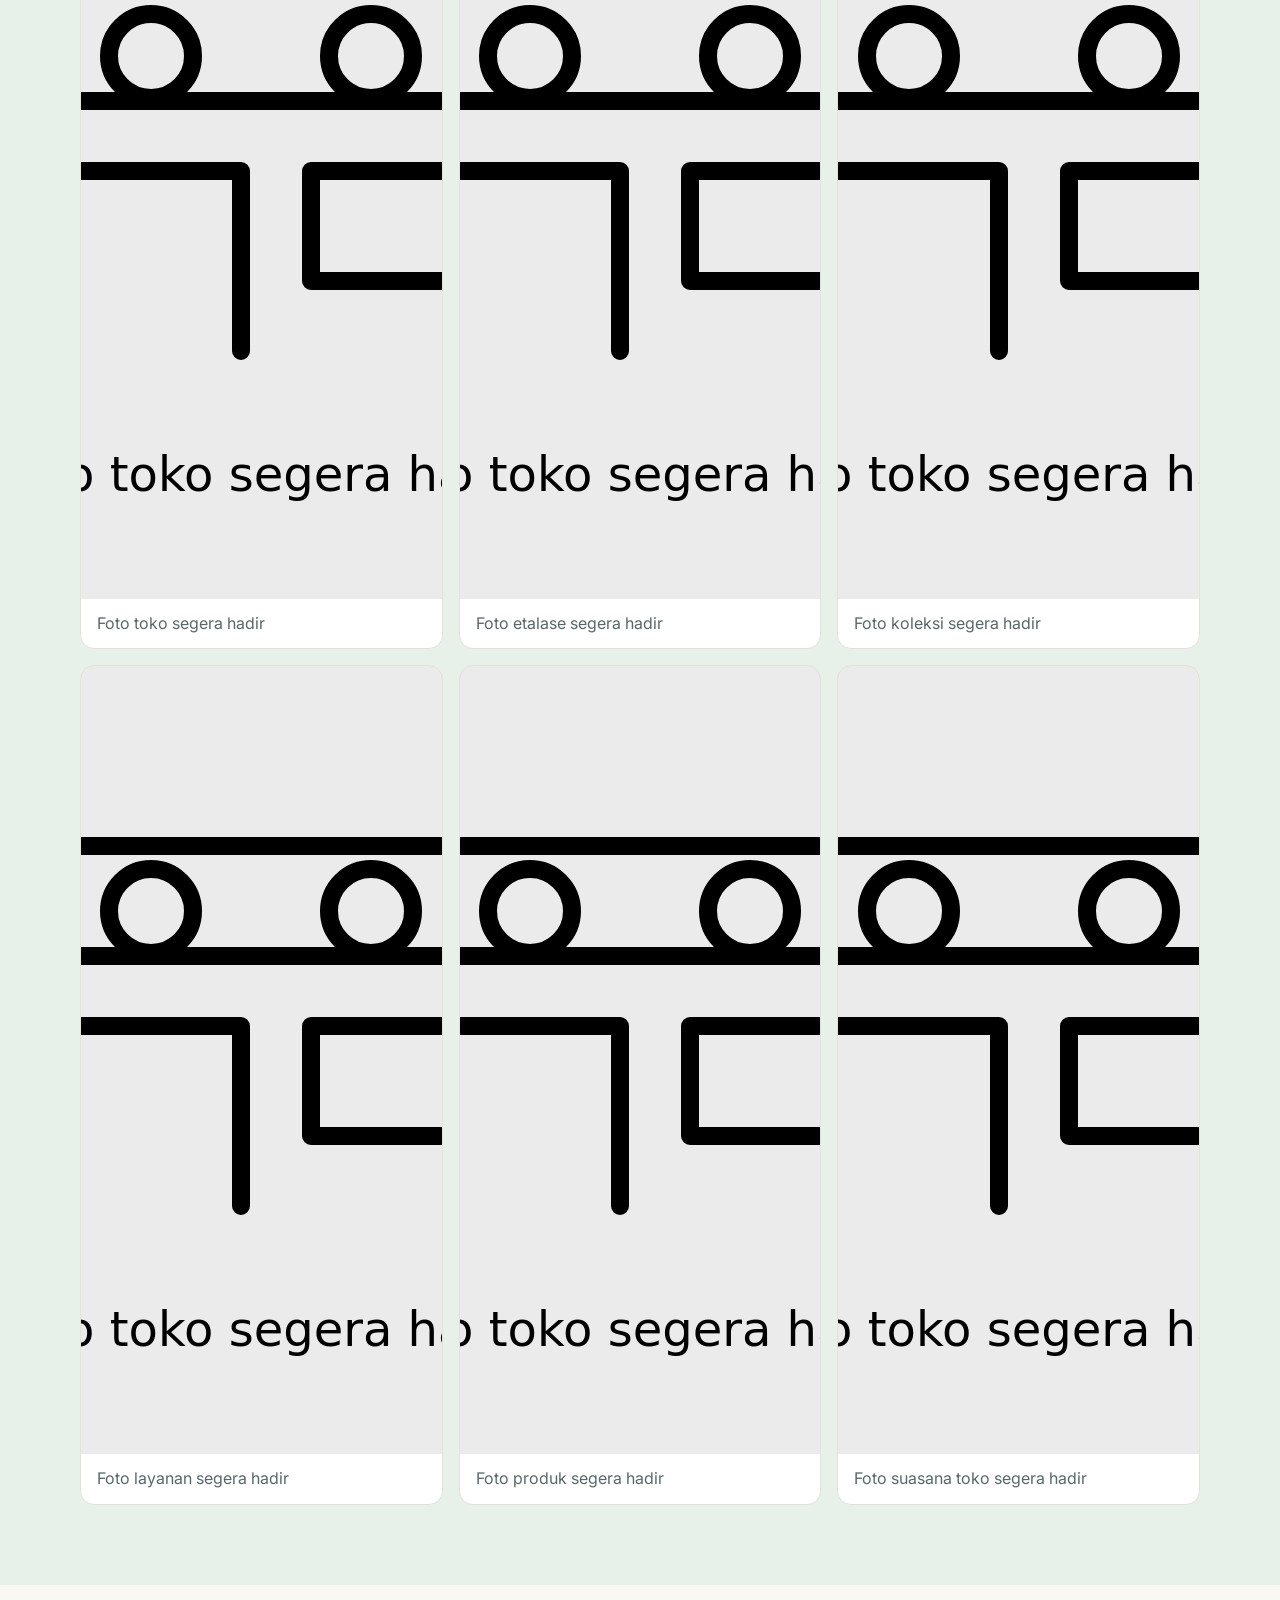
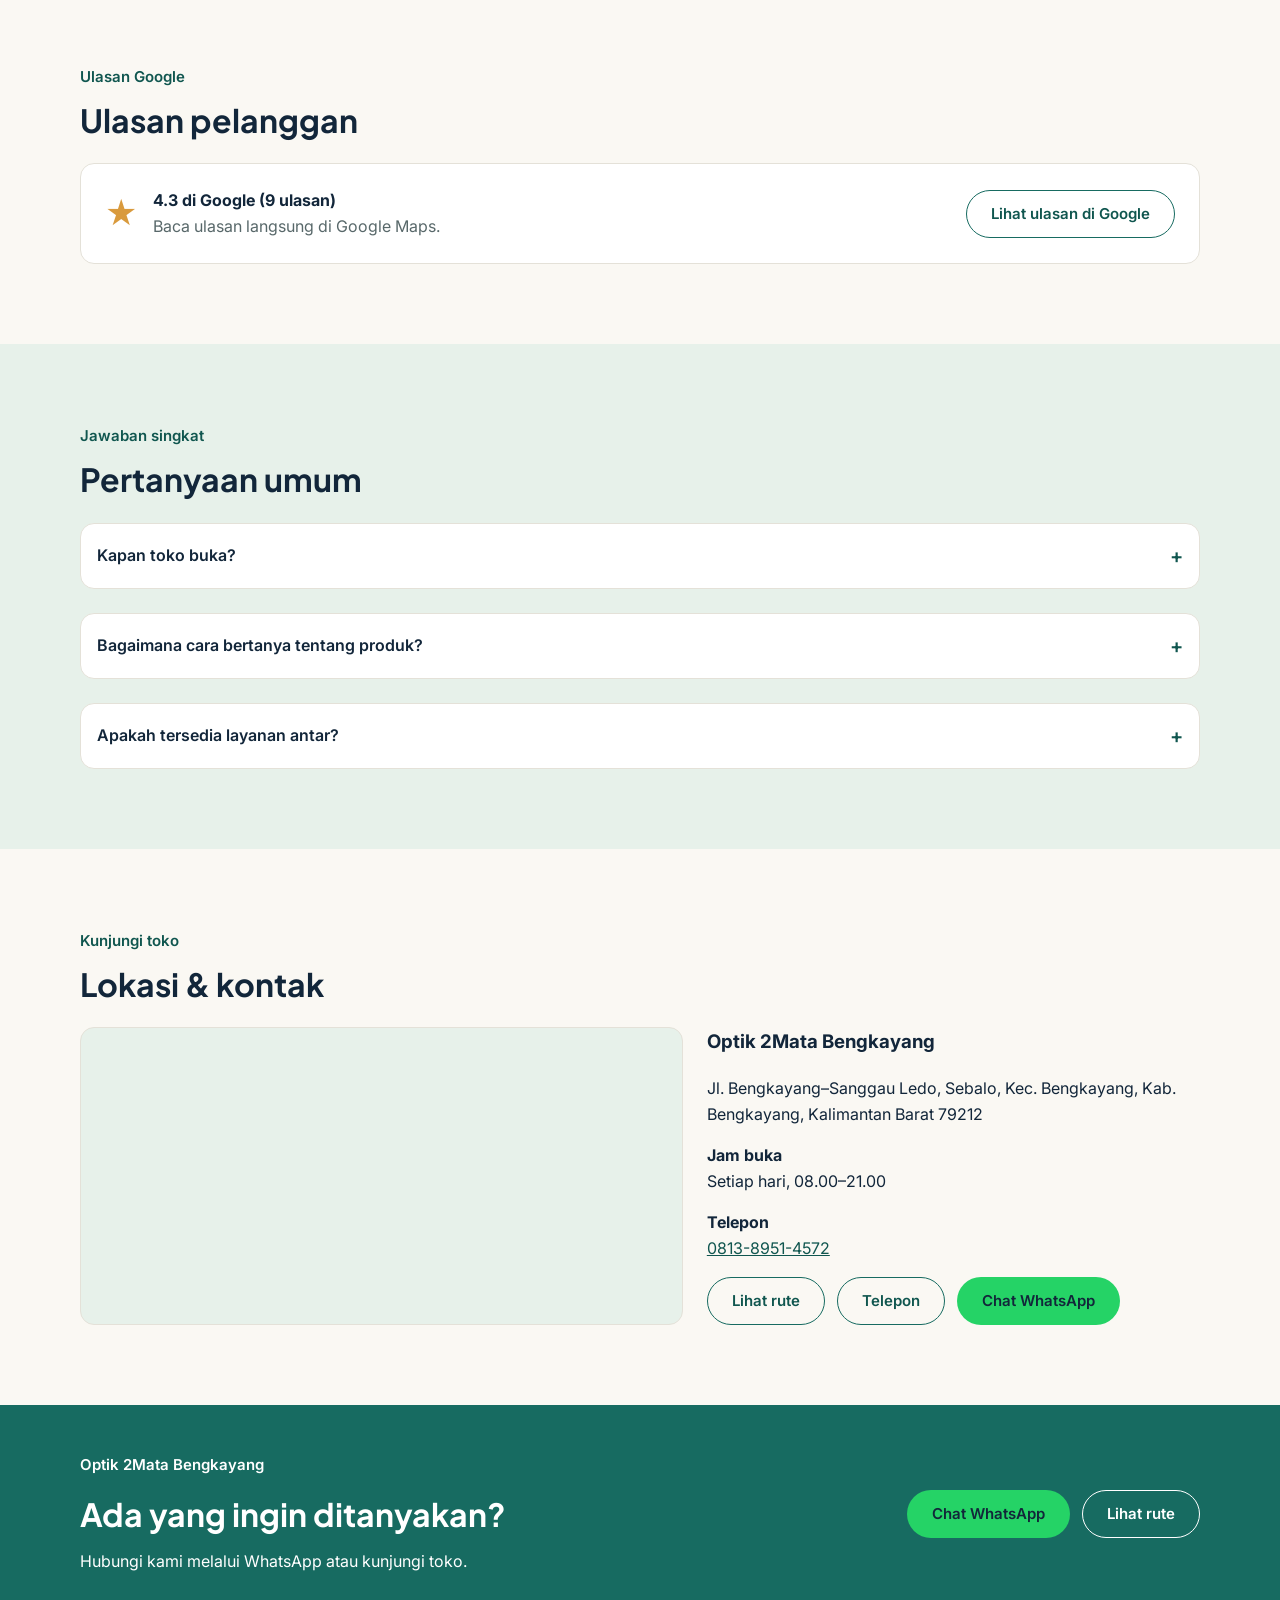
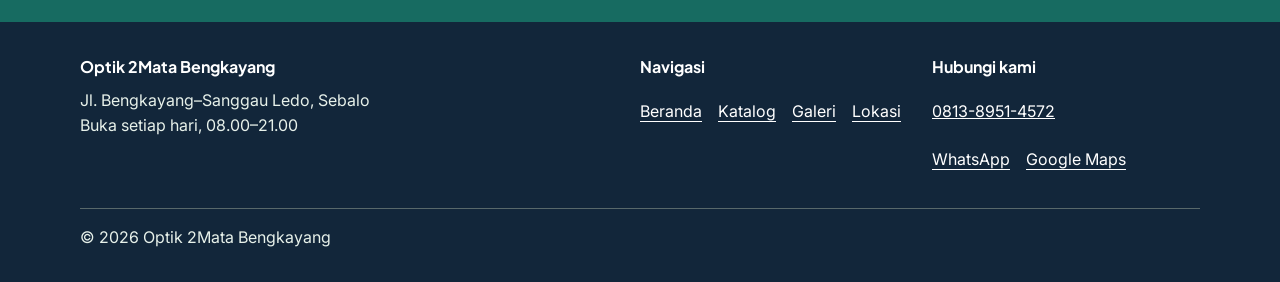
==== commit be42912d: "limit-codex" ====
--- a/index.html
+++ b/index.html
@@ -396,20 +396,20 @@
       </section>
 
       <footer class="site-footer">
-        <div class="container site-footer__inner">
-          <div>
+        <div class="container site-footer__inner" data-footer-reveal>
+          <div class="site-footer__brand">
             <h2 class="site-footer__title" data-business="name">Nama optik</h2>
             <p class="site-footer__text"><span data-business="addressShort">Alamat toko</span><br>Buka setiap hari, <span data-business="hours">sesuai jadwal toko</span></p>
           </div>
-          <div>
+          <div class="site-footer__group">
             <h2 class="site-footer__title">Navigasi</h2>
             <nav class="site-footer__links" aria-label="Navigasi footer">
               <a href="index.html">Beranda</a><a href="katalog.html">Katalog</a><a href="#galeri">Galeri</a><a href="#lokasi">Lokasi</a>
             </nav>
           </div>
-          <div>
+          <div class="site-footer__group site-footer__contact">
             <h2 class="site-footer__title">Hubungi kami</h2>
-            <p class="site-footer__text"><a data-business-phone-link href="#lokasi"><span data-business="phoneDisplay">Nomor toko</span></a></p>
+            <p class="site-footer__text"><a class="site-footer__phone" data-business-phone-link href="#lokasi"><span data-business="phoneDisplay">Nomor toko</span></a></p>
             <div class="site-footer__links"><a class="js-wa-link" href="#cara-belanja">WhatsApp</a><a data-business-map href="#lokasi" rel="noopener">Google Maps</a></div>
           </div>
           <p class="site-footer__text site-footer__copyright">© <span data-current-year>2026</span> <span data-business="name">Optik 2Mata Bengkayang</span></p>
--- a/assets/css/tokens.css
+++ b/assets/css/tokens.css
@@ -1,18 +1,18 @@
 :root {
   /* Warna brand */
   --color-ink: #12263A;
-  --color-primary: #0E7C86;
-  --color-primary-dk: #0A5C64;
-  --color-primary-lt: #E3F3F4;
-  --color-accent: #F2A541;
+  --color-primary: #176B61;
+  --color-primary-dk: #10564F;
+  --color-primary-lt: #E7F1EA;
+  --color-accent: #D99A3D;
   --color-wa: #25D366;
   --color-wa-dk: #1DA851;
 
   /* Warna netral */
-  --color-bg: #F7FAFA;
+  --color-bg: #FAF8F3;
   --color-surface: #FFFFFF;
-  --color-border: #DCE6E8;
-  --color-muted: #5B6B79;
+  --color-border: #E4E1D8;
+  --color-muted: #58686A;
 
   /* Warna status */
   --color-success: #1B8F5A;
--- a/assets/css/components.css
+++ b/assets/css/components.css
@@ -58,6 +58,21 @@
   border-bottom: 1px solid var(--color-border);
   background: var(--color-surface);
   box-shadow: var(--shadow-sm);
+}
+
+.site-header::after {
+  position: absolute;
+  z-index: 1;
+  inset: 0;
+  pointer-events: none;
+  box-shadow: var(--shadow-md);
+  content: "";
+  opacity: 0;
+  transition: opacity var(--dur-fast) var(--ease-out);
+}
+
+.site-header[data-scrolled]::after {
+  opacity: 1;
 }
 
 .navbar {
@@ -410,10 +425,12 @@
   flex-direction: column;
 }
 
-.product-card:hover,
-.service-card:hover {
-  transform: translateY(-2px);
-  box-shadow: var(--shadow-md);
+@media (hover: hover) {
+  .service-card:hover,
+  .product-card--hover-enabled:hover {
+    transform: translateY(-2px);
+    box-shadow: var(--shadow-md);
+  }
 }
 
 .product-card__media {
@@ -583,13 +600,23 @@
 
 .site-footer__inner {
   display: grid;
+  grid-template-columns: repeat(2, minmax(0, 1fr));
   gap: var(--space-5);
+}
+
+.site-footer__brand,
+.site-footer__copyright {
+  grid-column: 1 / -1;
+}
+
+.site-footer__group {
+  min-width: 0;
 }
 
 .site-footer__title {
   margin: 0 0 var(--space-2);
   font-family: var(--font-heading);
-  font-size: var(--fs-lg);
+  font-size: var(--fs-base);
 }
 
 .site-footer__text {
@@ -604,8 +631,24 @@
 }
 
 .site-footer__links a {
+  display: inline-flex;
+  min-height: var(--space-7);
+  align-items: center;
+  color: var(--color-surface);
   text-decoration-thickness: 1px;
   text-underline-offset: var(--space-1);
+}
+
+.site-footer__phone {
+  display: inline-flex;
+  min-height: var(--space-7);
+  align-items: center;
+  color: var(--color-surface);
+}
+
+.site-footer__copyright {
+  padding-top: var(--space-4);
+  border-top: 1px solid var(--color-muted);
 }
 
 .btn-wa-floating {
@@ -715,6 +758,15 @@
   .site-footer__inner {
     grid-template-columns: 2fr 1fr 1fr;
   }
+
+  .site-footer__brand,
+  .site-footer__copyright {
+    grid-column: auto;
+  }
+
+  .site-footer__copyright {
+    grid-column: 1 / -1;
+  }
 }
 
 @media (max-width: 639px) {
--- a/assets/css/pages.css
+++ b/assets/css/pages.css
@@ -396,14 +396,6 @@
 .closing-cta__description { margin: var(--space-2) 0 0; }
 .closing-cta .btn-outline { border-color: var(--color-surface); color: var(--color-surface); }
 
-.site-footer { padding-block: var(--space-6); background: var(--color-ink); color: var(--color-surface); }
-.site-footer__inner { display: grid; grid-template-columns: minmax(0, 1fr); gap: var(--space-5); }
-.site-footer__title { margin: 0 0 var(--space-2); font-size: var(--fs-base); }
-.site-footer__text { margin: 0; color: var(--color-primary-lt); }
-.site-footer__links { display: grid; justify-items: start; gap: var(--space-2); }
-.site-footer__links a { min-height: 2.75rem; display: inline-flex; align-items: center; color: var(--color-surface); }
-.site-footer__copyright { grid-column: 1 / -1; padding-top: var(--space-4); border-top: 1px solid var(--color-muted); }
-
 .shopping-grid .service-card .btn {
   align-self: start;
   margin-top: auto;
@@ -428,7 +420,6 @@
   .process-list { grid-template-columns: repeat(4, minmax(0, 1fr)); }
   .gallery-grid { grid-template-columns: repeat(3, minmax(0, 1fr)); }
   .location-layout { grid-template-columns: minmax(0, 1.1fr) minmax(0, 0.9fr); align-items: stretch; }
-  .site-footer__inner { grid-template-columns: 2fr 1fr 1fr; }
   .catalog-controls { grid-template-columns: minmax(15rem, 1fr) minmax(0, 2fr) minmax(12rem, 0.8fr); align-items: end; }
   .product-detail { grid-template-columns: minmax(0, 1.05fr) minmax(0, 0.95fr); align-items: start; }
 }
--- a/assets/css/motion.css
+++ b/assets/css/motion.css
@@ -31,4 +31,8 @@
     transform: none;
     transition: none;
   }
+
+  .site-header::after {
+    transition: none;
+  }
 }
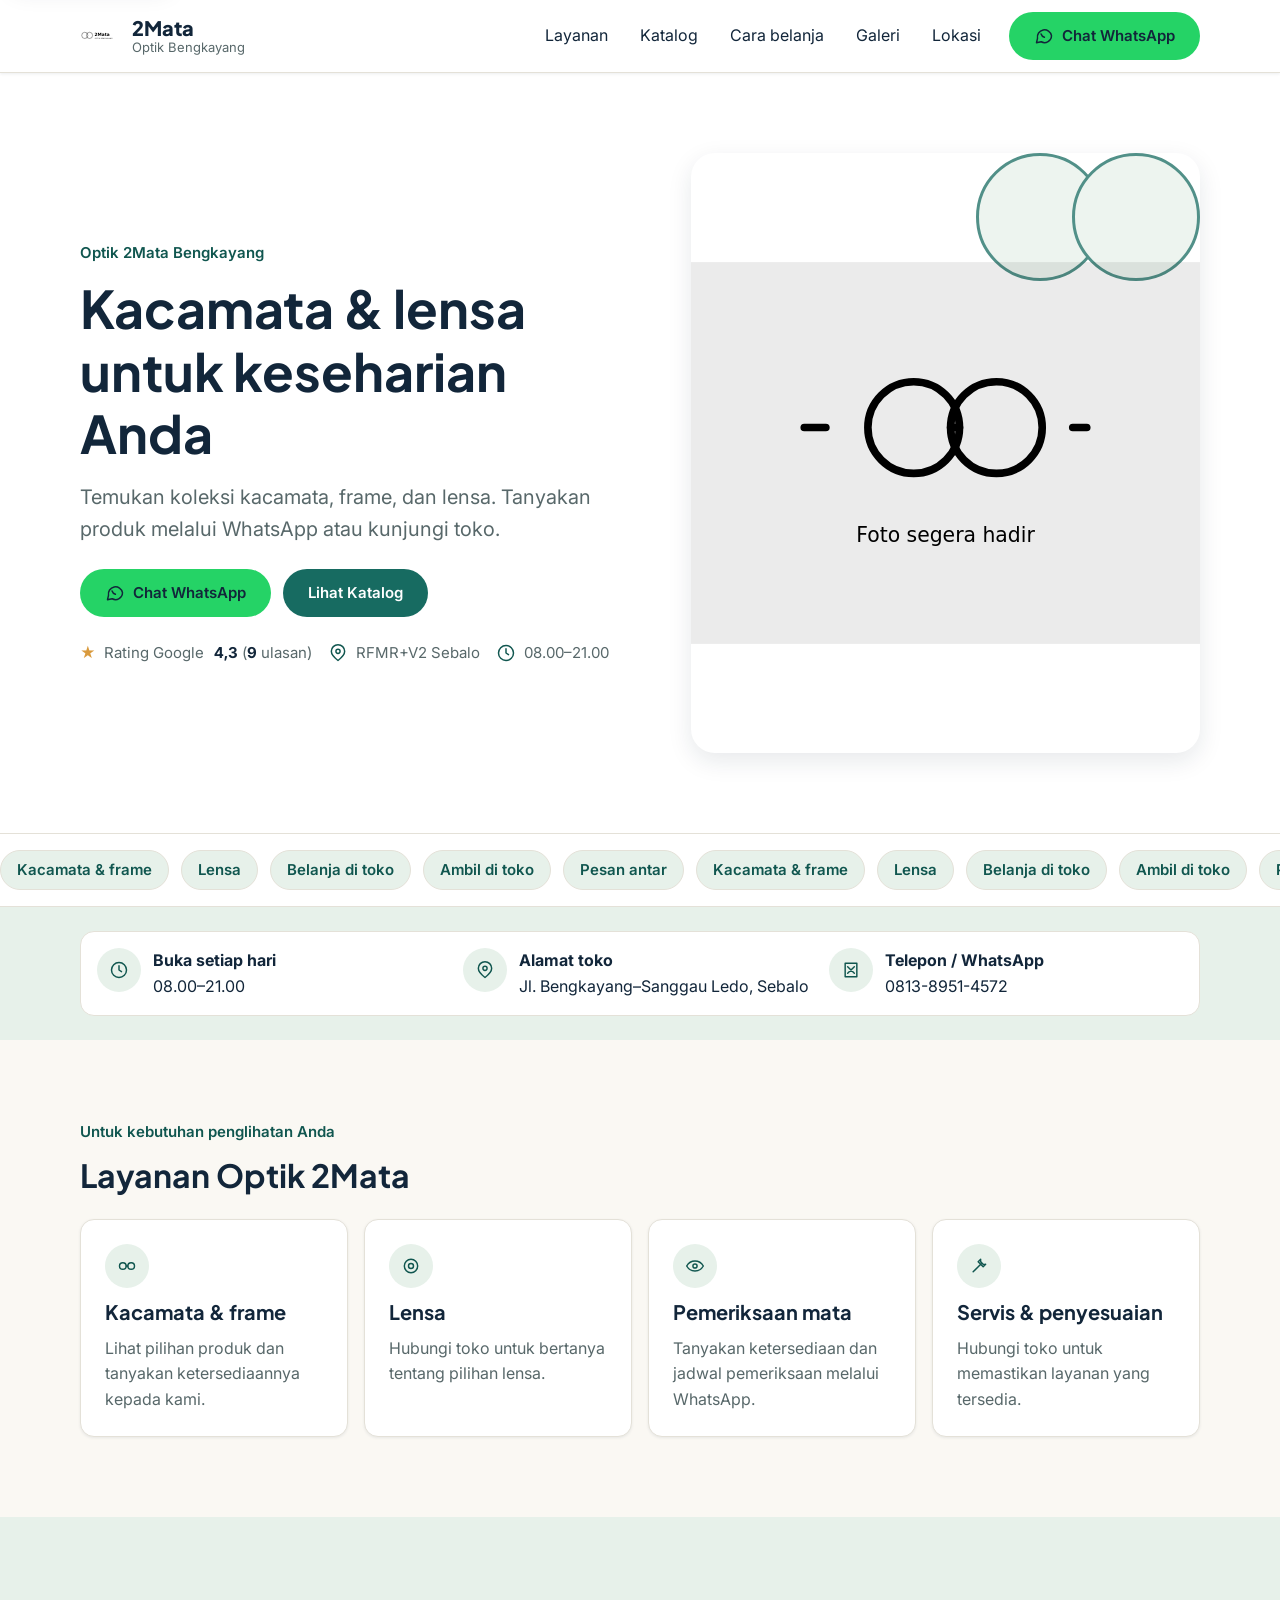
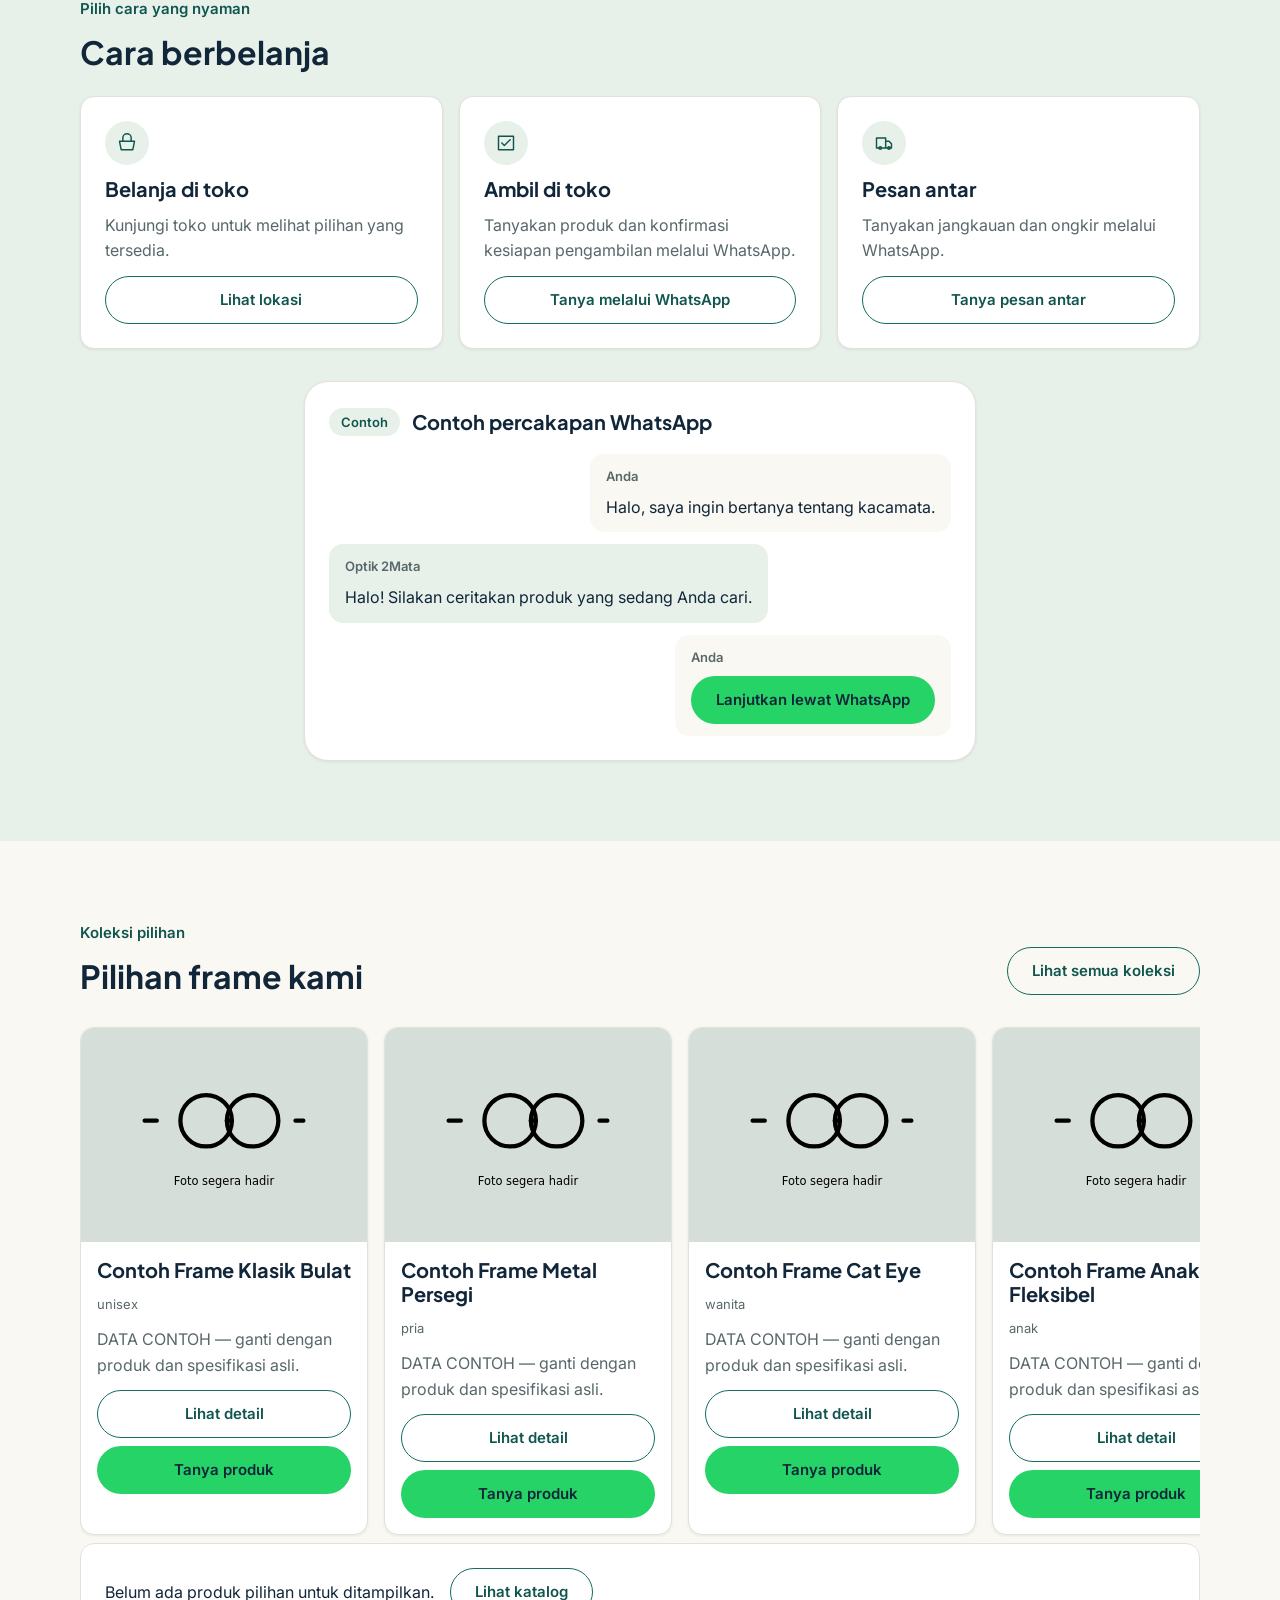
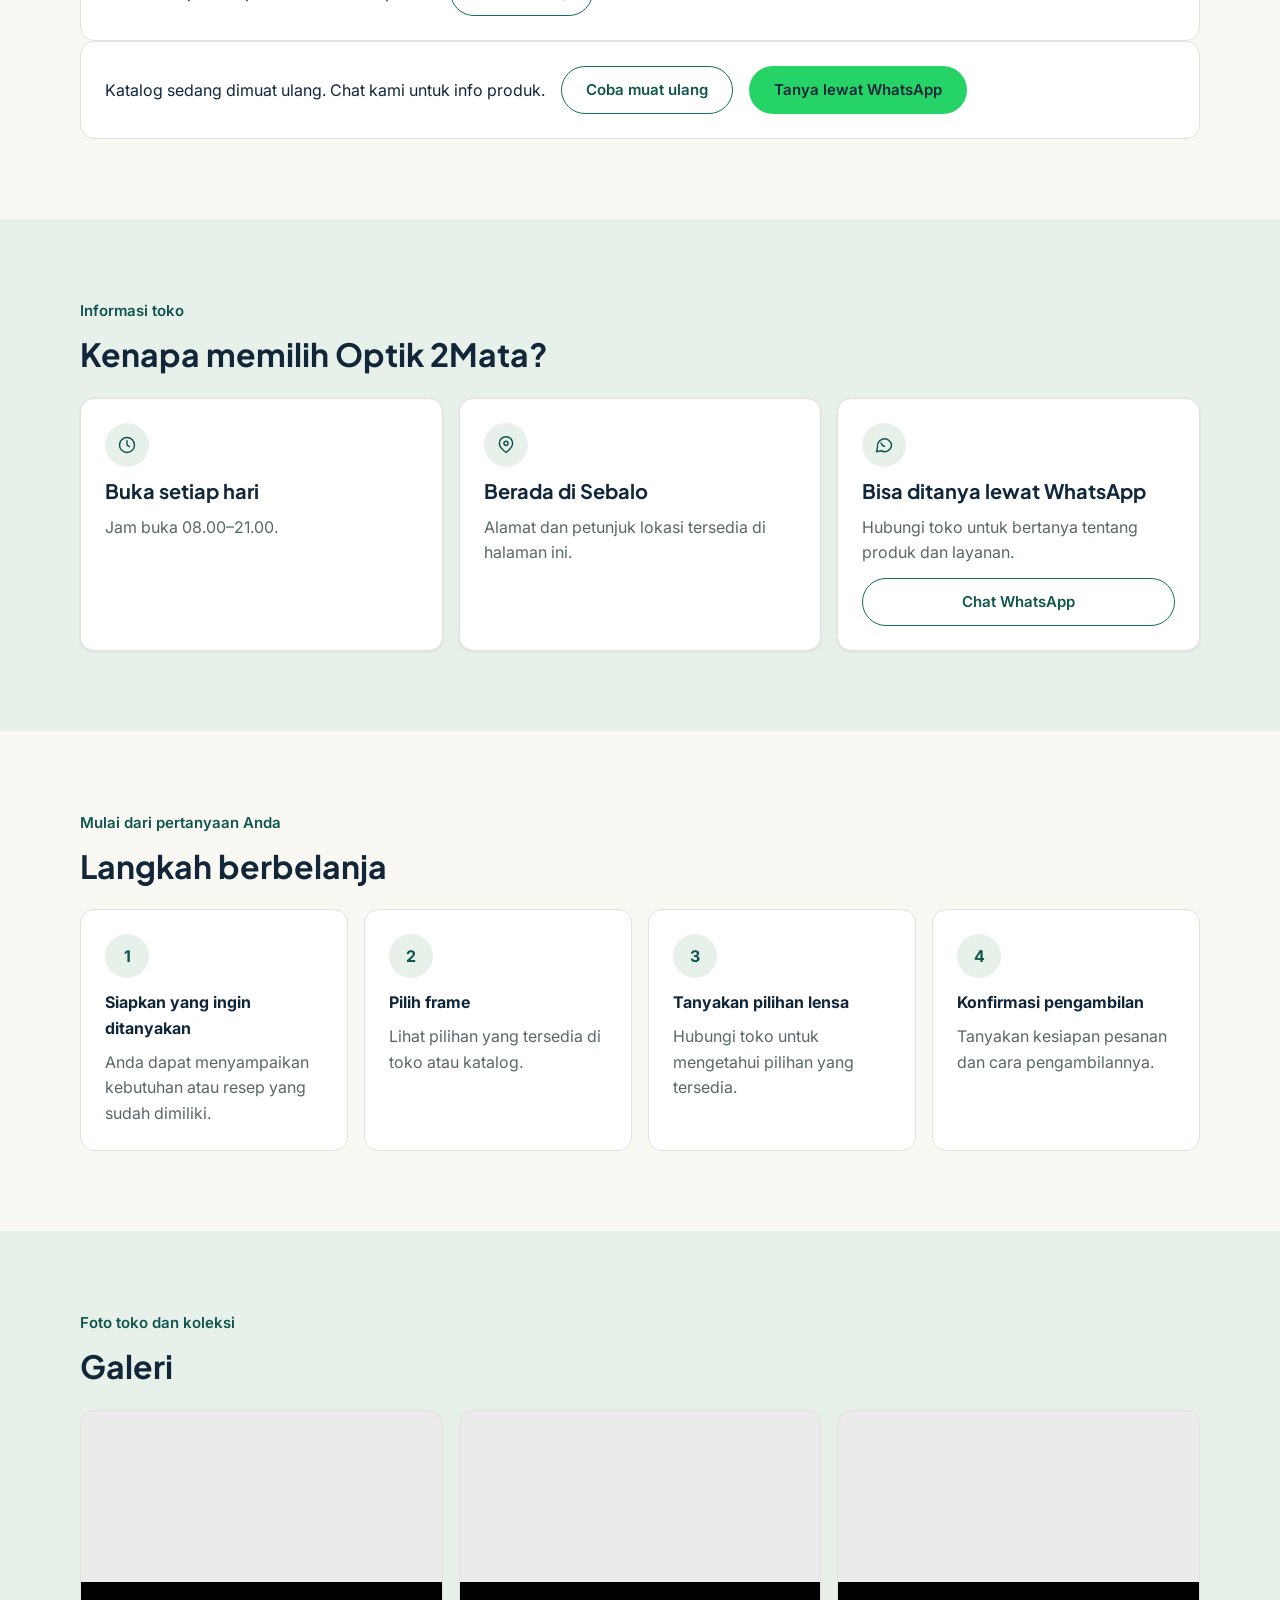
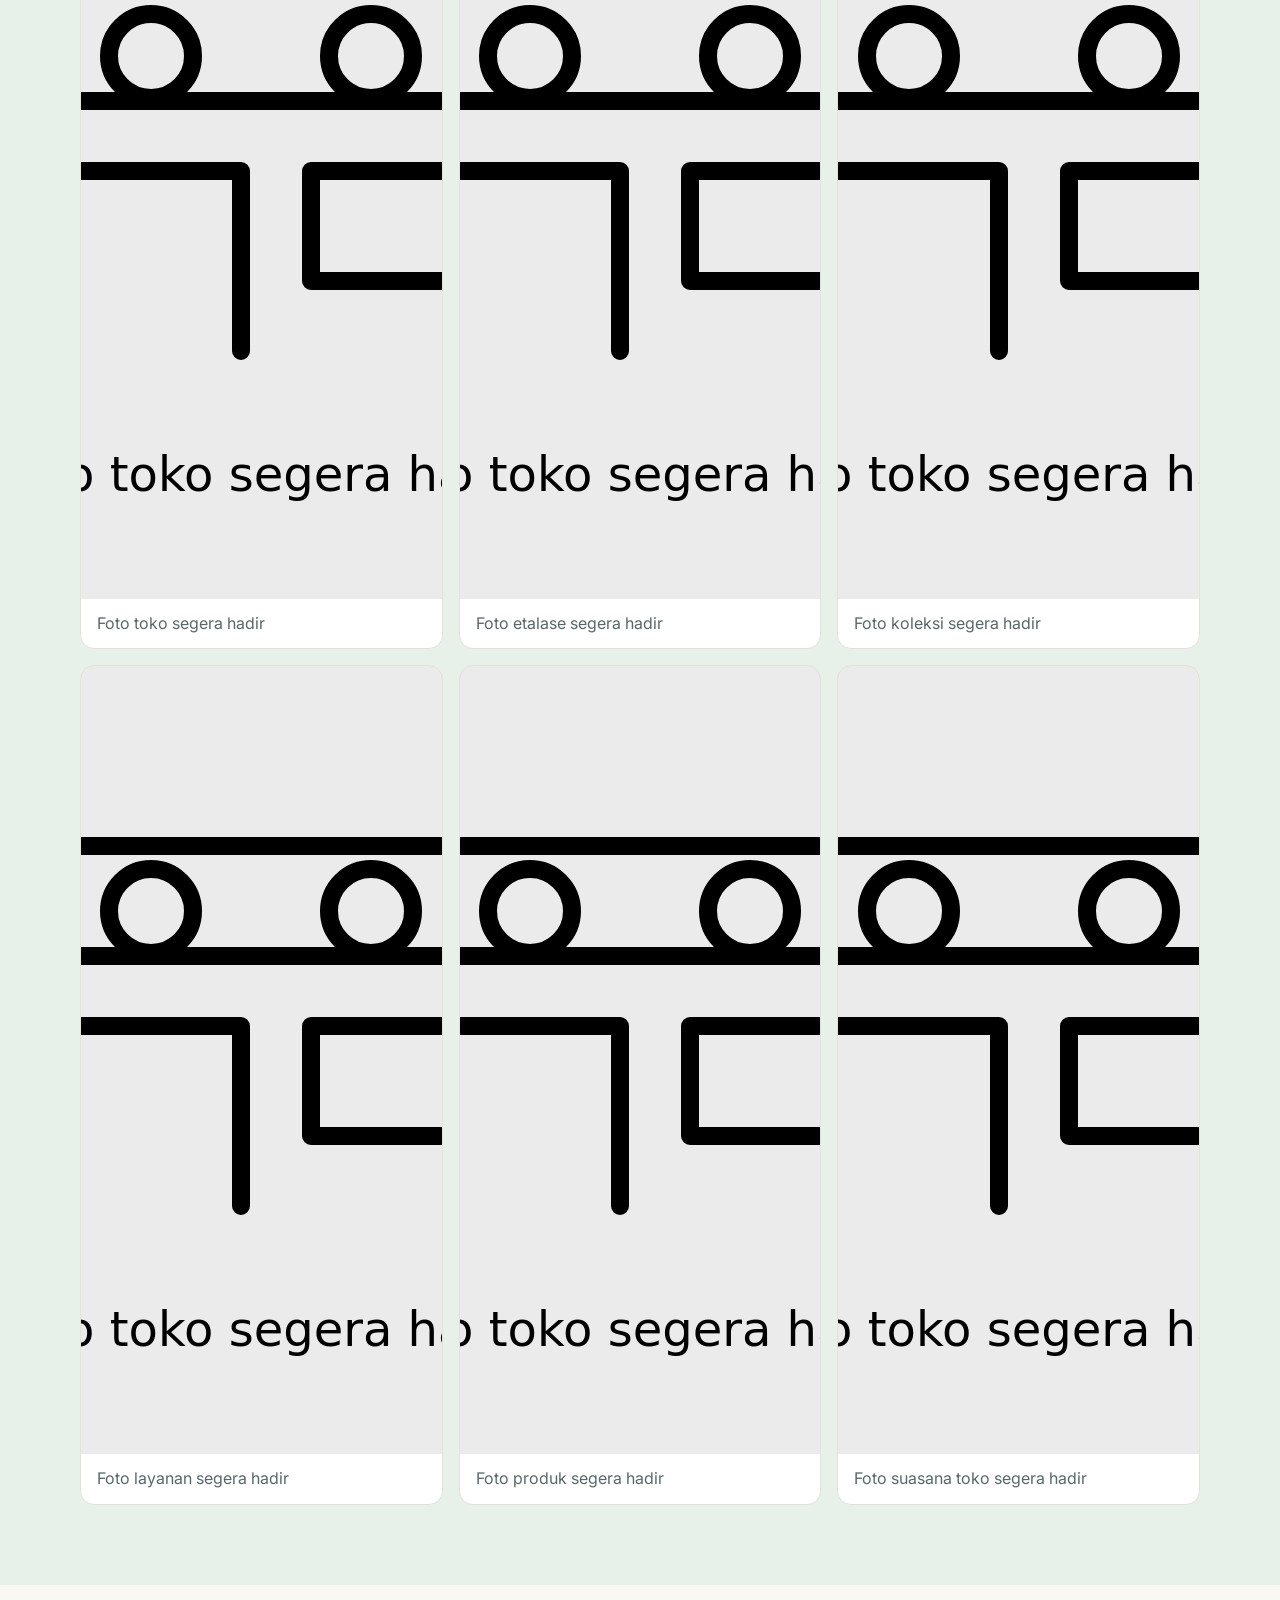
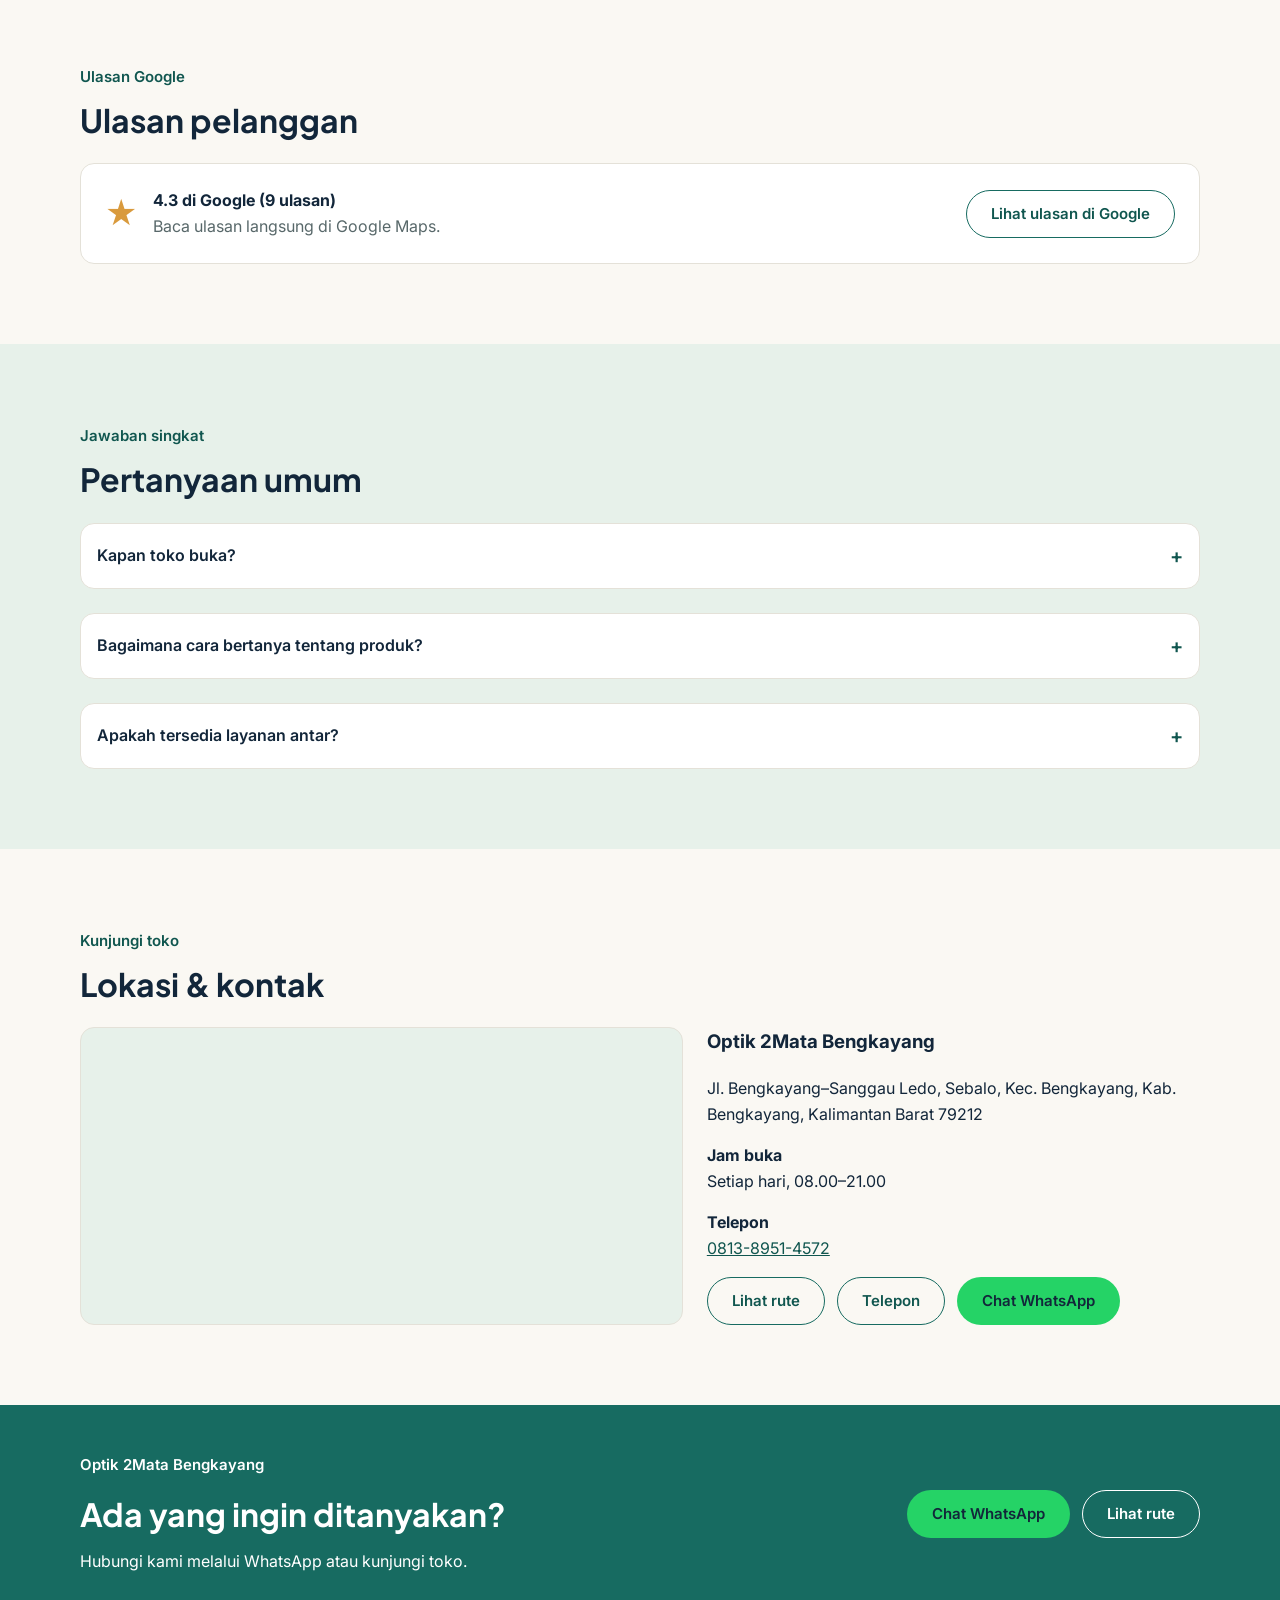
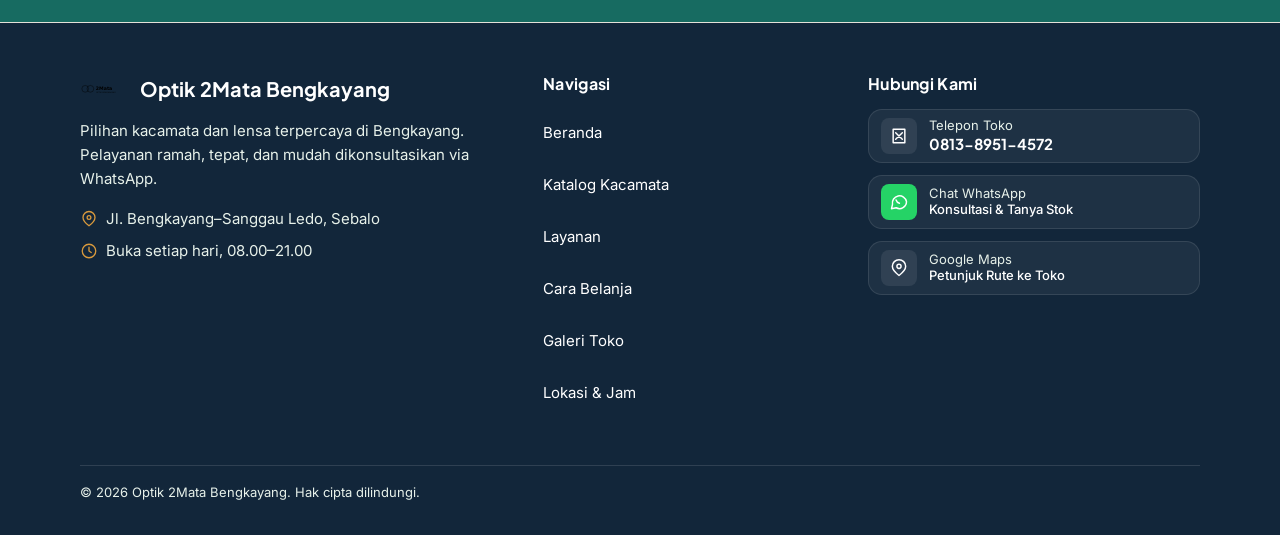
==== commit 65c511dc: "style(footer): tata ulang navigasi dan tambah gerak halus [T24]" ====
--- a/index.html
+++ b/index.html
@@ -396,23 +396,75 @@
       </section>
 
       <footer class="site-footer">
-        <div class="container site-footer__inner" data-footer-reveal>
-          <div class="site-footer__brand">
-            <h2 class="site-footer__title" data-business="name">Nama optik</h2>
-            <p class="site-footer__text"><span data-business="addressShort">Alamat toko</span><br>Buka setiap hari, <span data-business="hours">sesuai jadwal toko</span></p>
-          </div>
-          <div class="site-footer__group">
+        <div class="container site-footer__inner">
+          <div class="site-footer__brand" data-footer-reveal>
+            <div class="site-footer__brand-header">
+              <img class="site-footer__logo" src="assets/img/brand/logo.svg" alt="" width="48" height="36" loading="lazy">
+              <h2 class="site-footer__brand-title" data-business="name">Optik 2Mata Bengkayang</h2>
+            </div>
+            <p class="site-footer__tagline">Pilihan kacamata dan lensa terpercaya di Bengkayang. Pelayanan ramah, tepat, dan mudah dikonsultasikan via WhatsApp.</p>
+            <div class="site-footer__meta">
+              <p class="site-footer__meta-item">
+                <svg class="icon site-footer__meta-icon" viewBox="0 0 24 24" aria-hidden="true"><path d="M20 10c0 5-8 11-8 11S4 15 4 10a8 8 0 1 1 16 0Z"></path><circle cx="12" cy="10" r="2.5"></circle></svg>
+                <span data-business="addressShort">Jl. Bengkayang–Sanggau Ledo, Sebalo</span>
+              </p>
+              <p class="site-footer__meta-item">
+                <svg class="icon site-footer__meta-icon" viewBox="0 0 24 24" aria-hidden="true"><circle cx="12" cy="12" r="9"></circle><path d="M12 7v5l3 2"></path></svg>
+                <span>Buka setiap hari, <span data-business="hours">08.00–21.00</span></span>
+              </p>
+            </div>
+          </div>
+
+          <div class="site-footer__group site-footer__nav" data-footer-reveal>
             <h2 class="site-footer__title">Navigasi</h2>
-            <nav class="site-footer__links" aria-label="Navigasi footer">
-              <a href="index.html">Beranda</a><a href="katalog.html">Katalog</a><a href="#galeri">Galeri</a><a href="#lokasi">Lokasi</a>
+            <nav class="site-footer__nav-list" aria-label="Navigasi footer">
+              <a class="site-footer__link" href="index.html">Beranda</a>
+              <a class="site-footer__link" href="katalog.html">Katalog Kacamata</a>
+              <a class="site-footer__link" href="#layanan">Layanan</a>
+              <a class="site-footer__link" href="#cara-belanja">Cara Belanja</a>
+              <a class="site-footer__link" href="#galeri">Galeri Toko</a>
+              <a class="site-footer__link" href="#lokasi">Lokasi &amp; Jam</a>
             </nav>
           </div>
-          <div class="site-footer__group site-footer__contact">
-            <h2 class="site-footer__title">Hubungi kami</h2>
-            <p class="site-footer__text"><a class="site-footer__phone" data-business-phone-link href="#lokasi"><span data-business="phoneDisplay">Nomor toko</span></a></p>
-            <div class="site-footer__links"><a class="js-wa-link" href="#cara-belanja">WhatsApp</a><a data-business-map href="#lokasi" rel="noopener">Google Maps</a></div>
-          </div>
-          <p class="site-footer__text site-footer__copyright">© <span data-current-year>2026</span> <span data-business="name">Optik 2Mata Bengkayang</span></p>
+
+          <div class="site-footer__group site-footer__contact" data-footer-reveal>
+            <h2 class="site-footer__title">Hubungi Kami</h2>
+            <div class="site-footer__contact-list">
+              <a class="site-footer__contact-card" data-business-phone-link href="#lokasi">
+                <span class="site-footer__contact-icon" aria-hidden="true">
+                  <svg class="icon" viewBox="0 0 24 24"><path d="M5 4h14v16H5z"></path><path d="m8 8 8 8m0-8-8 8"></path></svg>
+                </span>
+                <span class="site-footer__contact-content">
+                  <span class="site-footer__contact-label">Telepon Toko</span>
+                  <strong class="site-footer__contact-value" data-business="phoneDisplay">0813-8951-4572</strong>
+                </span>
+              </a>
+
+              <a class="site-footer__contact-card site-footer__contact-card--wa js-wa-link" href="#cara-belanja">
+                <span class="site-footer__contact-icon site-footer__contact-icon--wa" aria-hidden="true">
+                  <svg class="icon" viewBox="0 0 24 24"><path d="M21 11.5a8.4 8.4 0 0 1-12.4 7.4L3 20l1.2-5.2A8.4 8.4 0 1 1 21 11.5Z"></path><path d="M8.5 9.5c.6 2 2 3.4 4 4"></path></svg>
+                </span>
+                <span class="site-footer__contact-content">
+                  <span class="site-footer__contact-label">Chat WhatsApp</span>
+                  <span class="site-footer__contact-desc">Konsultasi &amp; Tanya Stok</span>
+                </span>
+              </a>
+
+              <a class="site-footer__contact-card" data-business-map href="#lokasi" rel="noopener">
+                <span class="site-footer__contact-icon" aria-hidden="true">
+                  <svg class="icon" viewBox="0 0 24 24"><path d="M20 10c0 5-8 11-8 11S4 15 4 10a8 8 0 1 1 16 0Z"></path><circle cx="12" cy="10" r="2.5"></circle></svg>
+                </span>
+                <span class="site-footer__contact-content">
+                  <span class="site-footer__contact-label">Google Maps</span>
+                  <span class="site-footer__contact-desc">Petunjuk Rute ke Toko</span>
+                </span>
+              </a>
+            </div>
+          </div>
+
+          <div class="site-footer__copyright" data-footer-reveal>
+            <p class="site-footer__text">© <span data-current-year>2026</span> <span data-business="name">Optik 2Mata Bengkayang</span>. Hak cipta dilindungi.</p>
+          </div>
         </div>
       </footer>
     </main>
--- a/assets/css/components.css
+++ b/assets/css/components.css
@@ -589,24 +589,82 @@
 }
 
 .site-footer {
-  padding-block: var(--space-6);
+  padding-block: var(--space-7) var(--space-6);
   background: var(--color-ink);
   color: var(--color-surface);
+  border-top: 1px solid var(--color-border);
 }
 
 .site-footer a {
   color: var(--color-surface);
+  text-decoration: none;
 }
 
 .site-footer__inner {
   display: grid;
-  grid-template-columns: repeat(2, minmax(0, 1fr));
-  gap: var(--space-5);
-}
-
-.site-footer__brand,
-.site-footer__copyright {
-  grid-column: 1 / -1;
+  grid-template-columns: 1fr;
+  gap: var(--space-6);
+}
+
+.site-footer__brand {
+  display: flex;
+  flex-direction: column;
+  gap: var(--space-3);
+  min-width: 0;
+}
+
+.site-footer__brand-header {
+  display: flex;
+  align-items: center;
+  gap: var(--space-3);
+}
+
+.site-footer__logo {
+  width: 48px;
+  height: 36px;
+  flex-shrink: 0;
+  object-fit: contain;
+}
+
+.site-footer__brand-title {
+  margin: 0;
+  font-family: var(--font-heading);
+  font-size: var(--fs-lg);
+  line-height: var(--lh-heading);
+  color: var(--color-surface);
+}
+
+.site-footer__tagline {
+  margin: 0;
+  color: var(--color-primary-lt);
+  font-size: var(--fs-sm);
+  line-height: var(--lh-body);
+  max-width: 44ch;
+}
+
+.site-footer__meta {
+  display: flex;
+  flex-direction: column;
+  gap: var(--space-2);
+  margin-top: var(--space-1);
+}
+
+.site-footer__meta-item {
+  display: flex;
+  align-items: flex-start;
+  gap: var(--space-2);
+  margin: 0;
+  color: var(--color-primary-lt);
+  font-size: var(--fs-sm);
+  line-height: var(--lh-body);
+}
+
+.site-footer__meta-icon {
+  flex-shrink: 0;
+  width: 1.125rem;
+  height: 1.125rem;
+  margin-top: 0.2rem;
+  color: var(--color-accent);
 }
 
 .site-footer__group {
@@ -614,11 +672,130 @@
 }
 
 .site-footer__title {
-  margin: 0 0 var(--space-2);
+  margin: 0 0 var(--space-3);
   font-family: var(--font-heading);
   font-size: var(--fs-base);
-}
-
+  font-weight: 700;
+  color: var(--color-surface);
+  letter-spacing: 0.02em;
+}
+
+/* Navigasi */
+.site-footer__nav-list {
+  display: flex;
+  flex-direction: column;
+  gap: var(--space-1);
+}
+
+.site-footer__link {
+  display: inline-flex;
+  align-items: center;
+  min-height: 48px;
+  padding-block: var(--space-1);
+  color: var(--color-primary-lt);
+  font-size: var(--fs-sm);
+  text-decoration: none;
+  transition: color var(--dur-fast) var(--ease-out),
+    transform var(--dur-fast) var(--ease-out);
+}
+
+@media (hover: hover) {
+  .site-footer__link:hover {
+    color: var(--color-accent);
+    transform: translateX(var(--space-1));
+  }
+}
+
+.site-footer__link:focus-visible {
+  outline: 2px solid var(--color-accent);
+  outline-offset: 2px;
+  border-radius: var(--radius-sm);
+}
+
+/* Kontak cards */
+.site-footer__contact-list {
+  display: flex;
+  flex-direction: column;
+  gap: var(--space-3);
+}
+
+.site-footer__contact-card {
+  display: flex;
+  align-items: center;
+  gap: var(--space-3);
+  min-height: 48px;
+  padding: var(--space-2) var(--space-3);
+  background: rgb(255 255 255 / 5%);
+  border: 1px solid rgb(255 255 255 / 10%);
+  border-radius: var(--radius-md);
+  color: var(--color-surface);
+  text-decoration: none;
+  transition: background var(--dur-fast) var(--ease-out),
+    border-color var(--dur-fast) var(--ease-out),
+    transform var(--dur-fast) var(--ease-out);
+}
+
+@media (hover: hover) {
+  .site-footer__contact-card:hover {
+    background: rgb(255 255 255 / 10%);
+    border-color: var(--color-accent);
+    transform: translateY(-2px);
+  }
+
+  .site-footer__contact-card--wa:hover {
+    border-color: var(--color-wa);
+  }
+}
+
+.site-footer__contact-card:focus-visible {
+  outline: 2px solid var(--color-accent);
+  outline-offset: 2px;
+}
+
+.site-footer__contact-icon {
+  display: inline-flex;
+  align-items: center;
+  justify-content: center;
+  width: 36px;
+  height: 36px;
+  flex-shrink: 0;
+  border-radius: var(--radius-sm);
+  background: rgb(255 255 255 / 8%);
+  color: var(--color-surface);
+}
+
+.site-footer__contact-icon--wa {
+  background: var(--color-wa);
+  color: var(--color-surface);
+}
+
+.site-footer__contact-content {
+  display: flex;
+  flex-direction: column;
+  min-width: 0;
+}
+
+.site-footer__contact-label {
+  font-size: var(--fs-xs);
+  color: var(--color-primary-lt);
+  line-height: 1.2;
+}
+
+.site-footer__contact-value {
+  font-family: var(--font-heading);
+  font-size: var(--fs-sm);
+  color: var(--color-surface);
+  line-height: 1.3;
+}
+
+.site-footer__contact-desc {
+  font-size: var(--fs-xs);
+  color: var(--color-surface);
+  font-weight: 500;
+  line-height: 1.3;
+}
+
+/* Kompatibilitas kelas lama */
 .site-footer__text {
   margin: 0;
   color: var(--color-primary-lt);
@@ -647,8 +824,14 @@
 }
 
 .site-footer__copyright {
+  grid-column: 1 / -1;
   padding-top: var(--space-4);
-  border-top: 1px solid var(--color-muted);
+  border-top: 1px solid rgb(255 255 255 / 12%);
+}
+
+.site-footer__copyright .site-footer__text {
+  font-size: var(--fs-xs);
+  line-height: var(--lh-body);
 }
 
 .btn-wa-floating {
@@ -714,6 +897,11 @@
 
   .site-footer__inner {
     grid-template-columns: repeat(2, minmax(0, 1fr));
+    gap: var(--space-6);
+  }
+
+  .site-footer__brand {
+    grid-column: 1 / -1;
   }
 }
 
@@ -756,11 +944,12 @@
   }
 
   .site-footer__inner {
-    grid-template-columns: 2fr 1fr 1fr;
-  }
-
-  .site-footer__brand,
-  .site-footer__copyright {
+    grid-template-columns: 1.5fr 1fr 1.2fr;
+    gap: var(--space-7);
+    align-items: start;
+  }
+
+  .site-footer__brand {
     grid-column: auto;
   }
 
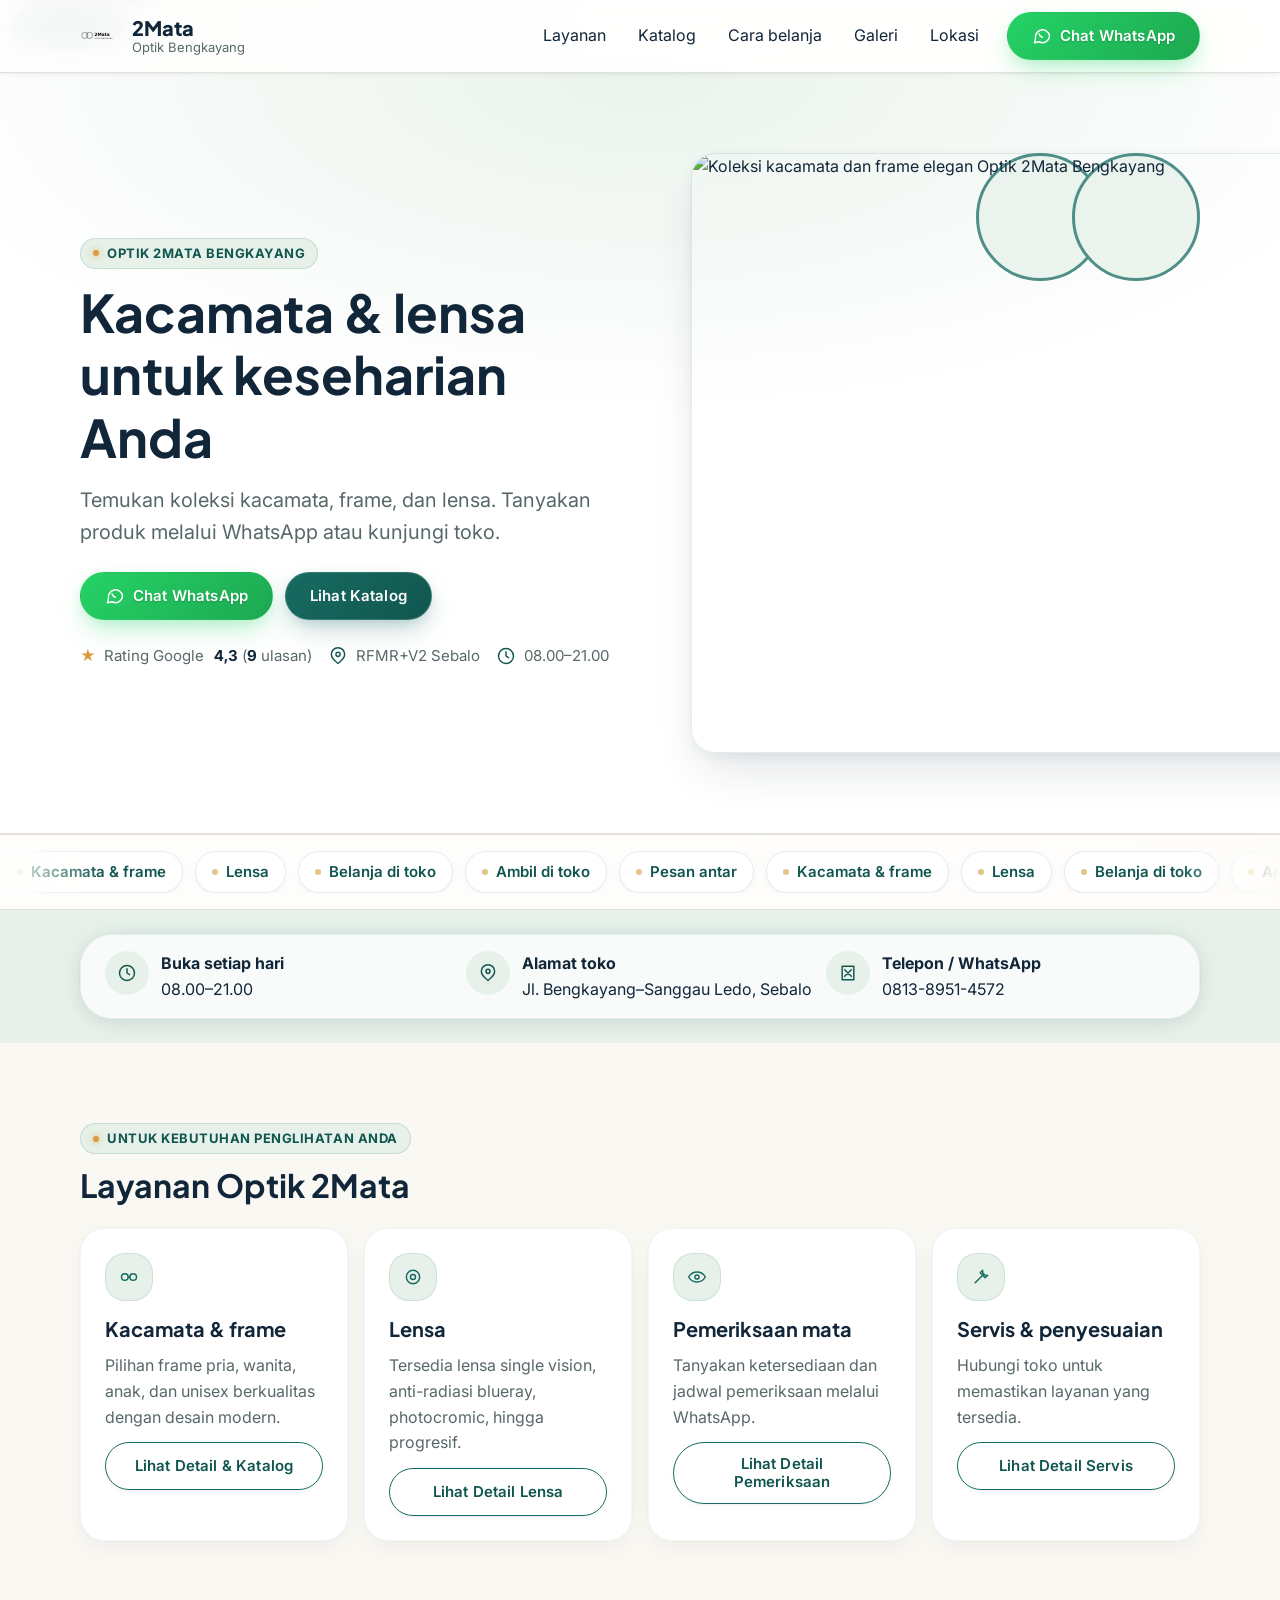
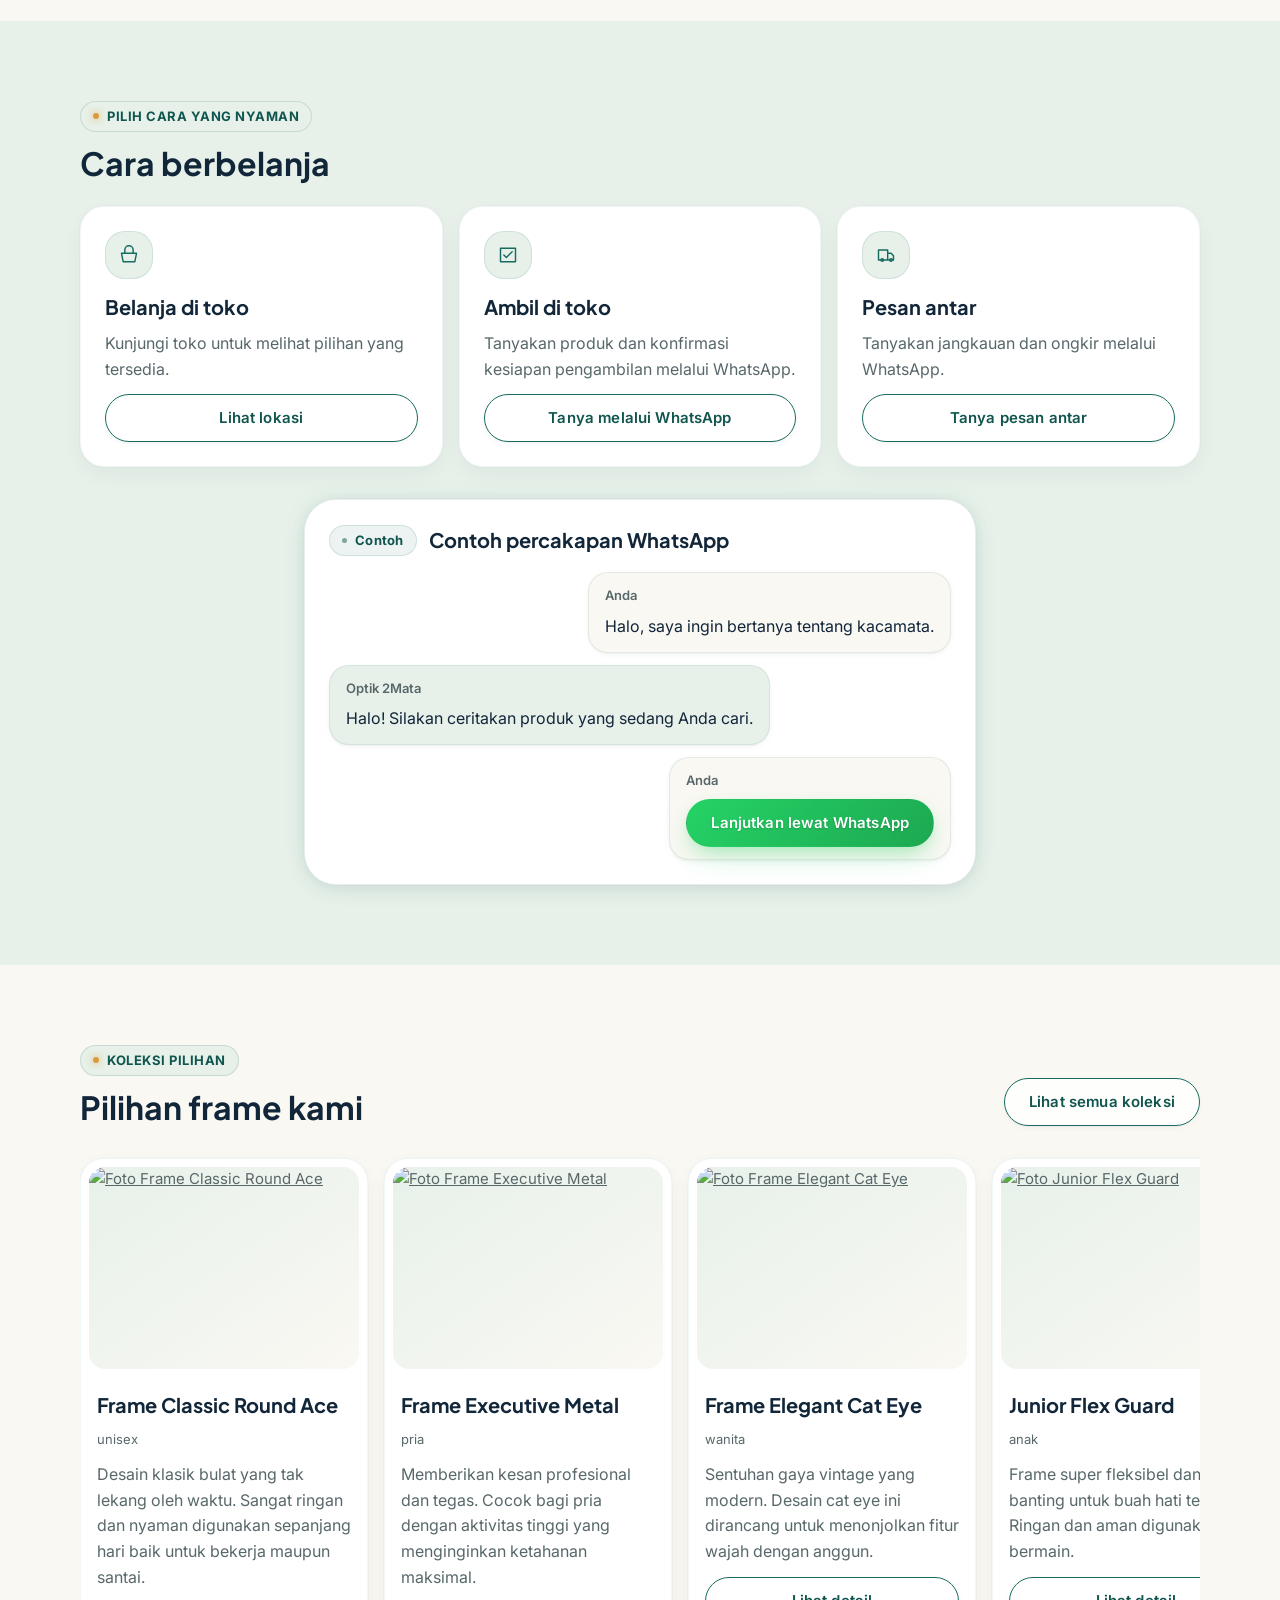
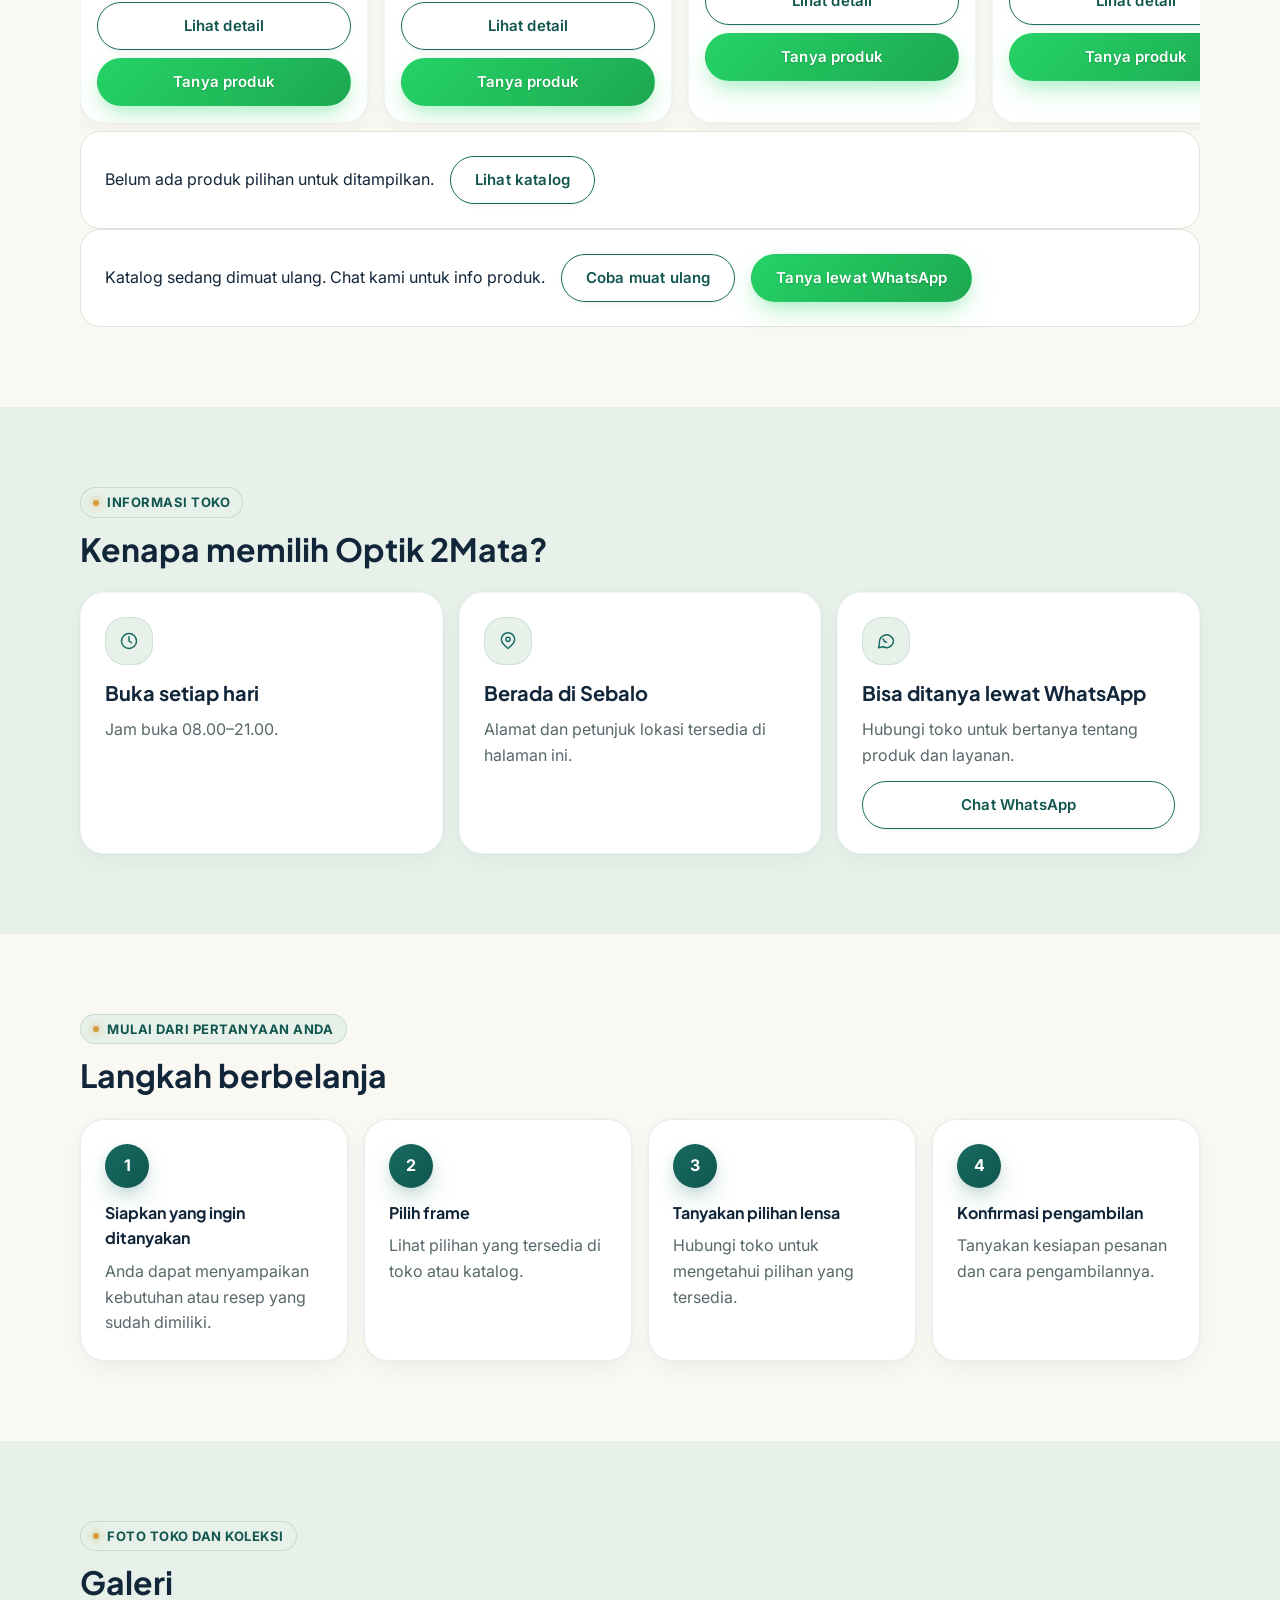
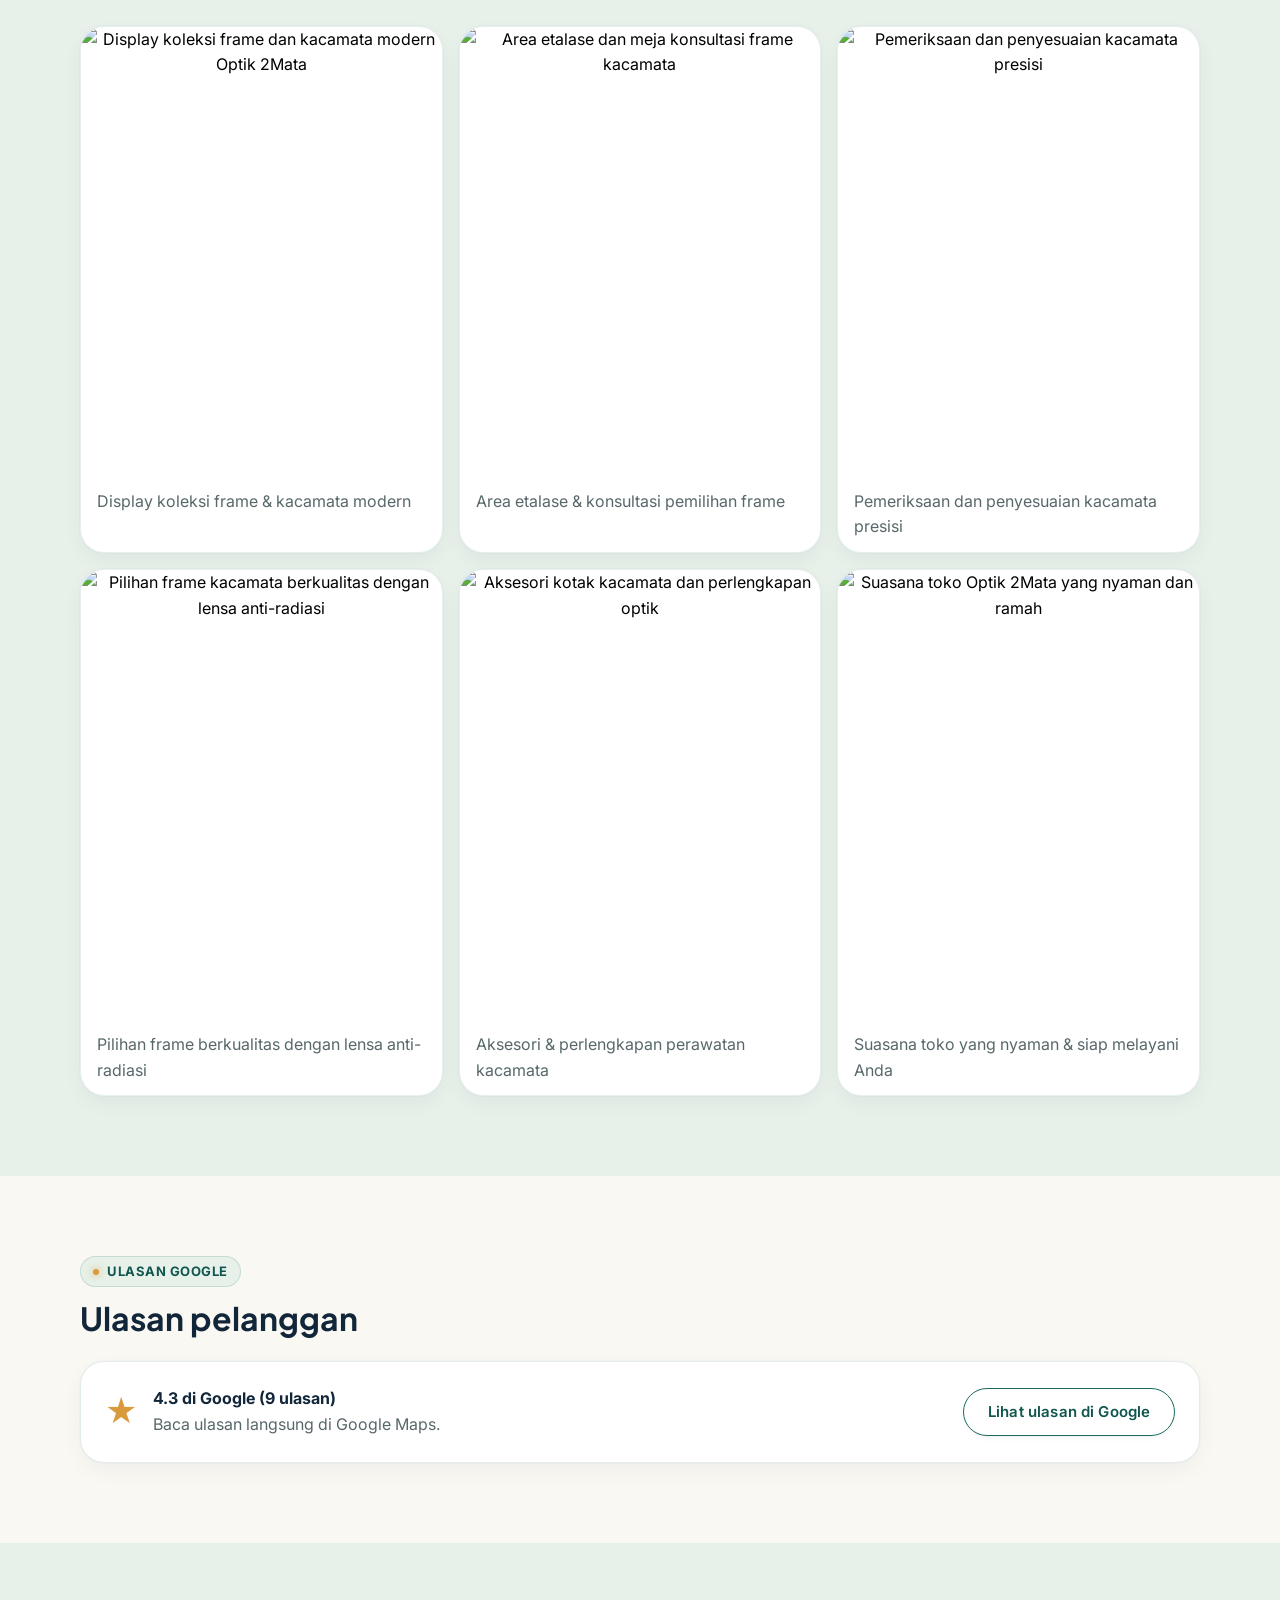
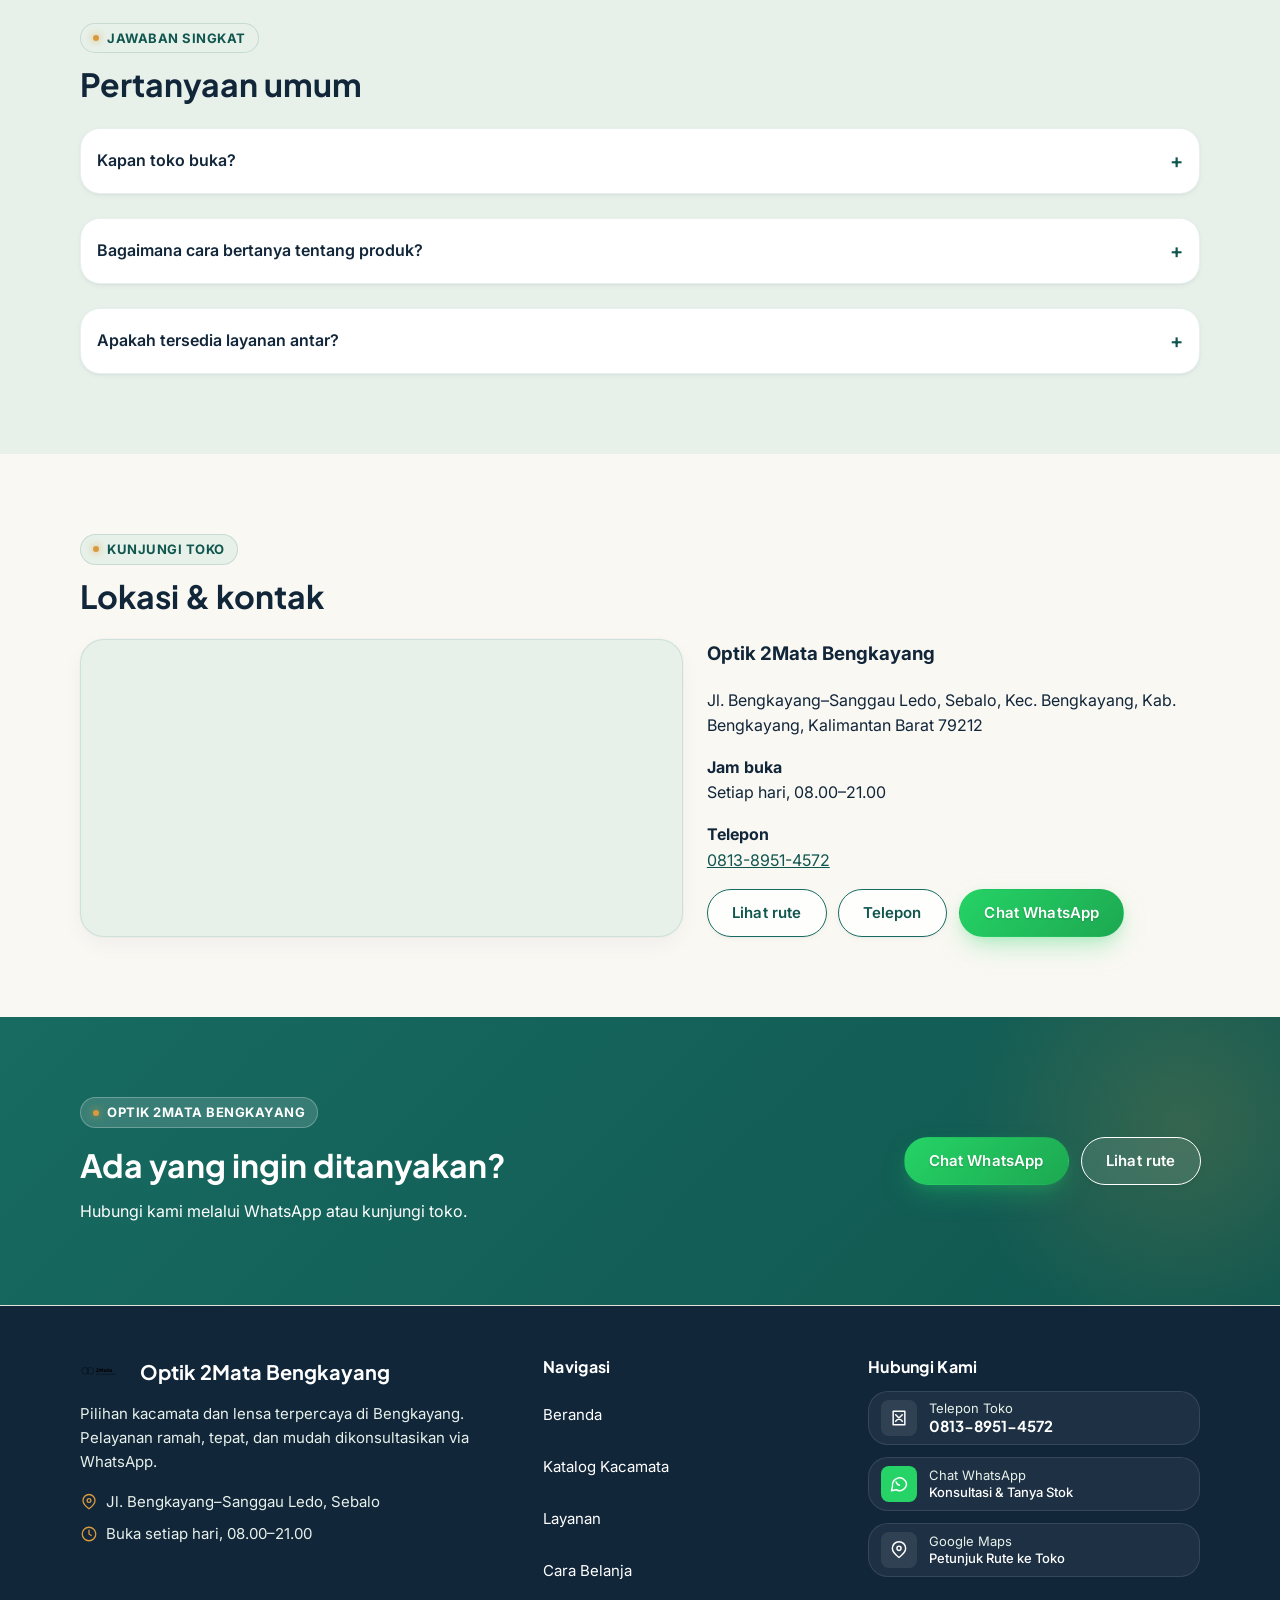
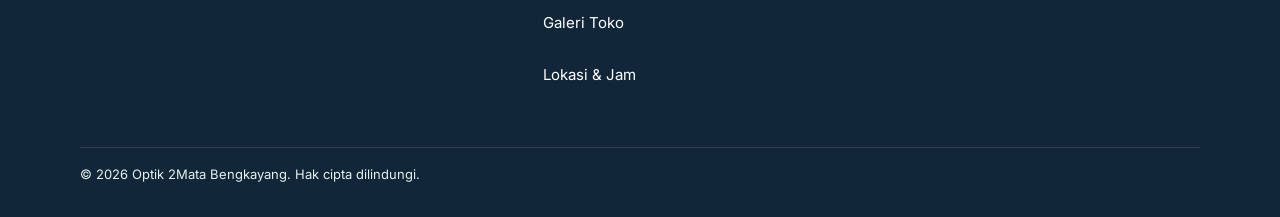
==== commit b4af274c: "fix(beranda): isi foto hero, tombol detail layanan, dan foto galeri nyata" ====
--- a/index.html
+++ b/index.html
@@ -109,7 +109,7 @@
           </div>
           <div class="hero__visual">
             <div class="lens-rings hero__rings" aria-hidden="true"></div>
-            <img class="hero__image" src="assets/img/produk/foto-segera-hadir.svg" alt="Foto produk segera hadir" width="800" height="600" fetchpriority="high">
+            <img class="hero__image" src="https://images.unsplash.com/photo-1572635196237-14b3f281503f?auto=format&fit=crop&w=1000&q=85" alt="Koleksi kacamata dan frame elegan Optik 2Mata Bengkayang" width="800" height="600" fetchpriority="high">
           </div>
         </div>
       </section>
@@ -161,23 +161,27 @@
           <div class="service-grid">
             <article class="service-card">
               <span class="service-card__icon" aria-hidden="true"><svg class="icon" viewBox="0 0 24 24"><circle cx="7" cy="12" r="4"></circle><circle cx="17" cy="12" r="4"></circle><path d="M11 12h2"></path></svg></span>
-              <h3 class="service-card__title">Kacamata &amp; frame</h3>
-              <p class="service-card__description">Lihat pilihan produk dan tanyakan ketersediaannya kepada kami.</p>
+              <h3 class="service-card__title"><a href="katalog.html">Kacamata &amp; frame</a></h3>
+              <p class="service-card__description">Pilihan frame pria, wanita, anak, dan unisex berkualitas dengan desain modern.</p>
+              <a class="btn btn-outline" href="katalog.html">Lihat Detail &amp; Katalog</a>
             </article>
             <article class="service-card">
               <span class="service-card__icon" aria-hidden="true"><svg class="icon" viewBox="0 0 24 24"><circle cx="12" cy="12" r="8"></circle><circle cx="12" cy="12" r="3"></circle></svg></span>
-              <h3 class="service-card__title">Lensa</h3>
-              <p class="service-card__description">Hubungi toko untuk bertanya tentang pilihan lensa.</p>
+              <h3 class="service-card__title"><a class="js-wa-link" data-wa-message="Halo Optik 2Mata, saya ingin menanyakan detail pilihan lensa kacamata." href="#cara-belanja">Lensa</a></h3>
+              <p class="service-card__description">Tersedia lensa single vision, anti-radiasi blueray, photocromic, hingga progresif.</p>
+              <a class="btn btn-outline js-wa-link" data-wa-message="Halo Optik 2Mata, saya ingin menanyakan detail pilihan lensa kacamata." href="#cara-belanja">Lihat Detail Lensa</a>
             </article>
             <article class="service-card" data-feature="showEyeExam" hidden>
               <span class="service-card__icon" aria-hidden="true"><svg class="icon" viewBox="0 0 24 24"><path d="M2 12s3.5-6 10-6 10 6 10 6-3.5 6-10 6S2 12 2 12Z"></path><circle cx="12" cy="12" r="2.5"></circle></svg></span>
               <h3 class="service-card__title">Pemeriksaan mata</h3>
               <p class="service-card__description">Tanyakan ketersediaan dan jadwal pemeriksaan melalui WhatsApp.</p>
+              <a class="btn btn-outline js-wa-link" data-wa-message="Halo Optik 2Mata, saya ingin menanyakan jadwal dan detail pemeriksaan mata." href="#cara-belanja">Lihat Detail Pemeriksaan</a>
             </article>
             <article class="service-card" data-feature="showRepair" hidden>
               <span class="service-card__icon" aria-hidden="true"><svg class="icon" viewBox="0 0 24 24"><path d="m14 7 3 3M5 19l8.5-8.5M14 4a5 5 0 0 0 6 6l-3 3-6-6 3-3Z"></path></svg></span>
               <h3 class="service-card__title">Servis &amp; penyesuaian</h3>
               <p class="service-card__description">Hubungi toko untuk memastikan layanan yang tersedia.</p>
+              <a class="btn btn-outline js-wa-link" data-wa-message="Halo Optik 2Mata, saya ingin menanyakan detail servis dan penyesuaian kacamata." href="#cara-belanja">Lihat Detail Servis</a>
             </article>
           </div>
         </div>
@@ -294,12 +298,30 @@
             <h2 class="section-heading__title" id="gallery-title">Galeri</h2>
           </div>
           <div class="gallery-grid">
-            <figure class="gallery-card"><img src="assets/img/galeri/foto-toko-segera-hadir.svg" alt="Placeholder foto toko yang akan ditambahkan" width="1400" height="788" loading="lazy"><figcaption>Foto toko segera hadir</figcaption></figure>
-            <figure class="gallery-card"><img src="assets/img/galeri/foto-toko-segera-hadir.svg" alt="Placeholder foto etalase yang akan ditambahkan" width="1400" height="788" loading="lazy"><figcaption>Foto etalase segera hadir</figcaption></figure>
-            <figure class="gallery-card"><img src="assets/img/galeri/foto-toko-segera-hadir.svg" alt="Placeholder foto koleksi frame yang akan ditambahkan" width="1400" height="788" loading="lazy"><figcaption>Foto koleksi segera hadir</figcaption></figure>
-            <figure class="gallery-card"><img src="assets/img/galeri/foto-toko-segera-hadir.svg" alt="Placeholder foto layanan yang akan ditambahkan" width="1400" height="788" loading="lazy"><figcaption>Foto layanan segera hadir</figcaption></figure>
-            <figure class="gallery-card"><img src="assets/img/galeri/foto-toko-segera-hadir.svg" alt="Placeholder foto produk yang akan ditambahkan" width="1400" height="788" loading="lazy"><figcaption>Foto produk segera hadir</figcaption></figure>
-            <figure class="gallery-card"><img src="assets/img/galeri/foto-toko-segera-hadir.svg" alt="Placeholder foto suasana toko yang akan ditambahkan" width="1400" height="788" loading="lazy"><figcaption>Foto suasana toko segera hadir</figcaption></figure>
+            <figure class="gallery-card">
+              <img src="https://images.unsplash.com/photo-1591076482161-42ce6da69f67?auto=format&fit=crop&w=800&q=80" alt="Display koleksi frame dan kacamata modern Optik 2Mata" width="800" height="450" loading="lazy">
+              <figcaption>Display koleksi frame &amp; kacamata modern</figcaption>
+            </figure>
+            <figure class="gallery-card">
+              <img src="https://images.unsplash.com/photo-1508296695146-257a814070b4?auto=format&fit=crop&w=800&q=80" alt="Area etalase dan meja konsultasi frame kacamata" width="800" height="450" loading="lazy">
+              <figcaption>Area etalase &amp; konsultasi pemilihan frame</figcaption>
+            </figure>
+            <figure class="gallery-card">
+              <img src="https://images.unsplash.com/photo-1574258495973-f010dfbb5371?auto=format&fit=crop&w=800&q=80" alt="Pemeriksaan dan penyesuaian kacamata presisi" width="800" height="450" loading="lazy">
+              <figcaption>Pemeriksaan dan penyesuaian kacamata presisi</figcaption>
+            </figure>
+            <figure class="gallery-card">
+              <img src="https://images.unsplash.com/photo-1511499767150-a48a237f0083?auto=format&fit=crop&w=800&q=80" alt="Pilihan frame kacamata berkualitas dengan lensa anti-radiasi" width="800" height="450" loading="lazy">
+              <figcaption>Pilihan frame berkualitas dengan lensa anti-radiasi</figcaption>
+            </figure>
+            <figure class="gallery-card">
+              <img src="https://images.unsplash.com/photo-1516714819001-8ee7a13b71d7?auto=format&fit=crop&w=800&q=80" alt="Aksesori kotak kacamata dan perlengkapan optik" width="800" height="450" loading="lazy">
+              <figcaption>Aksesori &amp; perlengkapan perawatan kacamata</figcaption>
+            </figure>
+            <figure class="gallery-card">
+              <img src="https://images.unsplash.com/photo-1556740738-b6a63e27c4df?auto=format&fit=crop&w=800&q=80" alt="Suasana toko Optik 2Mata yang nyaman dan ramah" width="800" height="450" loading="lazy">
+              <figcaption>Suasana toko yang nyaman &amp; siap melayani Anda</figcaption>
+            </figure>
           </div>
         </div>
       </section>
--- a/assets/css/tokens.css
+++ b/assets/css/tokens.css
@@ -45,14 +45,23 @@
 
   /* Bentuk dan bayangan */
   --radius-sm: 8px;
-  --radius-md: 14px;
+  --radius-md: 20px;
   --radius-lg: 24px;
+  --radius-xl: 32px;
   --radius-pill: 999px;
-  --shadow-sm: 0 1px 3px rgb(18 38 58 / 8%);
-  --shadow-md: 0 8px 24px rgb(18 38 58 / 10%);
+  --shadow-sm: 0 2px 8px -2px rgb(18 38 58 / 6%), 0 1px 2px rgb(18 38 58 / 4%);
+  --shadow-md: 0 12px 32px -8px rgb(18 38 58 / 10%), 0 2px 6px rgb(18 38 58 / 4%);
+  --shadow-lg: 0 24px 48px -12px rgb(18 38 58 / 14%), 0 4px 12px rgb(18 38 58 / 5%);
+  --shadow-card: 0 8px 24px -4px rgb(18 38 58 / 6%), 0 0 0 1px rgb(18 38 58 / 2%);
+  --shadow-card-hover: 0 20px 40px -12px rgb(18 38 58 / 12%), 0 0 0 1px rgb(18 38 58 / 4%);
+  --shadow-primary: 0 12px 28px -6px rgb(23 107 97 / 30%), 0 4px 12px -2px rgb(23 107 97 / 15%);
+  --shadow-wa: 0 12px 28px -6px rgb(37 211 102 / 35%), 0 4px 12px -2px rgb(37 211 102 / 15%);
+  --shadow-accent: 0 10px 24px -6px rgb(217 154 61 / 30%), 0 4px 12px -2px rgb(217 154 61 / 15%);
+  --shadow-glow: 0 0 24px -4px rgb(23 107 97 / 15%);
 
   /* Gerak */
   --ease-out: cubic-bezier(0.22, 1, 0.36, 1);
+  --ease-fluid: cubic-bezier(0.34, 1.56, 0.64, 1);
   --dur-fast: 200ms;
   --dur-base: 600ms;
 }
--- a/assets/css/base.css
+++ b/assets/css/base.css
@@ -12,7 +12,12 @@
 body {
   min-width: 320px;
   margin: 0;
-  background: var(--color-bg);
+  background-color: var(--color-bg);
+  background-image:
+    radial-gradient(circle at 0% 0%, rgb(23 107 97 / 5%), transparent 40%),
+    radial-gradient(circle at 100% 100%, rgb(217 154 61 / 5%), transparent 40%),
+    radial-gradient(circle at 50% 50%, rgb(23 107 97 / 2%), transparent 60%);
+  background-attachment: fixed;
   color: var(--color-ink);
   font-family: var(--font-body);
   font-size: var(--fs-base);
--- a/assets/css/components.css
+++ b/assets/css/components.css
@@ -8,35 +8,65 @@
   border: 1px solid transparent;
   border-radius: var(--radius-pill);
   font: 600 var(--fs-sm) / var(--lh-heading) var(--font-body);
+  letter-spacing: 0.01em;
   text-align: center;
   text-decoration: none;
   cursor: pointer;
-  transition: transform var(--dur-fast) var(--ease-out);
+  transition: transform var(--dur-fast) var(--ease-fluid),
+    box-shadow var(--dur-fast) var(--ease-out),
+    filter var(--dur-fast) var(--ease-out);
 }
 
 .btn:hover {
   transform: translateY(-2px);
+}
+
+.btn-wa {
+  background: linear-gradient(135deg, var(--color-wa), var(--color-wa-dk));
+  color: var(--color-surface);
+  box-shadow: var(--shadow-wa);
+  text-shadow: 0 1px 2px rgb(0 0 0 / 20%);
+}
+
+.btn-wa:hover {
+  box-shadow: 0 16px 36px -6px rgb(37 211 102 / 50%);
+  filter: brightness(1.05);
+}
+
+.btn-primary {
+  background: linear-gradient(135deg, var(--color-primary), var(--color-primary-dk));
+  color: var(--color-surface);
+  box-shadow: var(--shadow-primary);
+  border-color: rgb(255 255 255 / 15%);
+}
+
+.btn-primary:hover {
+  box-shadow: 0 16px 36px -6px rgb(23 107 97 / 45%);
+  filter: brightness(1.05);
+}
+
+.btn-outline {
+  border: 1.5px solid var(--color-primary);
+  background: rgb(255 255 255 / 80%);
+  color: var(--color-primary-dk);
   box-shadow: var(--shadow-sm);
-}
-
-.btn-wa {
-  background: var(--color-wa);
-  color: var(--color-ink);
-}
-
-.btn-primary {
+  backdrop-filter: blur(8px);
+  -webkit-backdrop-filter: blur(8px);
+}
+
+.btn-outline:hover {
   background: var(--color-primary);
   color: var(--color-surface);
-}
-
-.btn-outline {
-  border-color: var(--color-primary);
+  box-shadow: var(--shadow-primary);
+}
+
+.btn-ghost {
   background: transparent;
   color: var(--color-primary-dk);
 }
 
-.btn-ghost {
-  background: transparent;
+.btn-ghost:hover {
+  background: var(--color-primary-lt);
   color: var(--color-primary-dk);
 }
 
@@ -56,7 +86,9 @@
   z-index: 20;
   top: 0;
   border-bottom: 1px solid var(--color-border);
-  background: var(--color-surface);
+  background: rgb(255 255 255 / 88%);
+  backdrop-filter: blur(16px);
+  -webkit-backdrop-filter: blur(16px);
   box-shadow: var(--shadow-sm);
 }
 
@@ -187,10 +219,13 @@
 .info-strip {
   display: grid;
   gap: var(--space-3);
-  padding: var(--space-4);
-  border: 1px solid var(--color-border);
-  border-radius: var(--radius-md);
-  background: var(--color-surface);
+  padding: var(--space-4) var(--space-5);
+  border: 1px solid rgb(23 107 97 / 8%);
+  border-radius: var(--radius-xl);
+  background: rgb(255 255 255 / 70%);
+  backdrop-filter: blur(16px);
+  -webkit-backdrop-filter: blur(16px);
+  box-shadow: var(--shadow-card), var(--shadow-glow);
 }
 
 .info-strip__item {
@@ -204,11 +239,15 @@
   overflow: hidden;
   padding-block: var(--space-4);
   border-block: 1px solid var(--color-border);
-  background: var(--color-surface);
+  background: rgb(255 255 255 / 75%);
+  backdrop-filter: blur(8px);
+  -webkit-backdrop-filter: blur(8px);
 }
 
 .service-marquee__viewport {
   overflow: hidden;
+  mask-image: linear-gradient(to right, transparent, black 8%, black 92%, transparent);
+  -webkit-mask-image: linear-gradient(to right, transparent, black 8%, black 92%, transparent);
 }
 
 .service-marquee__track {
@@ -241,16 +280,39 @@
 
 .service-marquee__chip {
   display: inline-flex;
-  min-height: 40px;
-  align-items: center;
+  min-height: 42px;
+  align-items: center;
+  gap: var(--space-2);
   padding-inline: var(--space-4);
-  border: 1px solid var(--color-border);
+  border: 1px solid rgb(23 107 97 / 12%);
   border-radius: var(--radius-pill);
-  background: var(--color-primary-lt);
+  background: rgb(255 255 255 / 90%);
   color: var(--color-primary-dk);
   font-size: var(--fs-sm);
   font-weight: 600;
   white-space: nowrap;
+  box-shadow: var(--shadow-sm);
+  transition: border-color var(--dur-fast) var(--ease-out),
+    transform var(--dur-fast) var(--ease-fluid),
+    box-shadow var(--dur-fast) var(--ease-out);
+}
+
+.service-marquee__chip::before {
+  content: "";
+  width: 6px;
+  height: 6px;
+  border-radius: 50%;
+  background: var(--color-accent);
+  opacity: 0.6;
+}
+
+@media (hover: hover) {
+  .service-marquee__chip:hover {
+    border-color: var(--color-accent);
+    color: var(--color-ink);
+    transform: translateY(-2px);
+    box-shadow: var(--shadow-md);
+  }
 }
 
 .shopping-mockup {
@@ -259,10 +321,10 @@
   max-width: 42rem;
   margin: var(--space-6) auto 0;
   padding: var(--space-5);
-  border: 1px solid var(--color-border);
-  border-radius: var(--radius-lg);
+  border: 1px solid rgb(23 107 97 / 10%);
+  border-radius: var(--radius-xl);
   background: var(--color-surface);
-  box-shadow: var(--shadow-sm);
+  box-shadow: var(--shadow-card), var(--shadow-glow);
 }
 
 .shopping-mockup__heading {
@@ -295,7 +357,9 @@
   padding: var(--space-3) var(--space-4);
   border-radius: var(--radius-md);
   background: var(--color-primary-lt);
+  border: 1px solid rgb(23 107 97 / 10%);
   color: var(--color-ink);
+  box-shadow: var(--shadow-sm);
   transition: opacity var(--dur-base) var(--ease-out),
     transform var(--dur-base) var(--ease-out);
   transition-delay: var(--d, var(--dur-fast));
@@ -387,11 +451,13 @@
 .product-card {
   min-width: 0;
   overflow: hidden;
-  border: 1px solid var(--color-border);
-  border-radius: var(--radius-md);
+  border: 1px solid rgb(23 107 97 / 6%);
+  border-radius: var(--radius-lg);
   background: var(--color-surface);
-  box-shadow: var(--shadow-sm);
-  transition: transform var(--dur-fast) var(--ease-out);
+  box-shadow: var(--shadow-card);
+  transition: transform var(--dur-fast) var(--ease-fluid),
+    box-shadow var(--dur-fast) var(--ease-out),
+    border-color var(--dur-fast) var(--ease-out);
 }
 
 [hidden] {
@@ -399,10 +465,35 @@
 }
 
 .service-card {
+  position: relative;
   display: grid;
   align-content: start;
   gap: var(--space-3);
   padding: var(--space-5);
+}
+
+.service-card::before {
+  position: absolute;
+  top: 0;
+  left: 0;
+  right: 0;
+  height: 3px;
+  background: linear-gradient(90deg, transparent, rgb(23 107 97 / 35%), transparent);
+  content: "";
+  opacity: 0;
+  transition: opacity var(--dur-fast) var(--ease-out);
+}
+
+.service-card__icon {
+  display: inline-grid;
+  width: 48px;
+  height: 48px;
+  place-items: center;
+  border-radius: var(--radius-md);
+  background: var(--color-primary-lt);
+  color: var(--color-primary);
+  border: 1px solid rgb(23 107 97 / 12%);
+  margin-bottom: var(--space-1);
 }
 
 .service-card__title,
@@ -414,6 +505,16 @@
   line-height: var(--lh-heading);
 }
 
+.service-card__title a {
+  color: inherit;
+  text-decoration: none;
+}
+
+.service-card__title a:hover {
+  text-decoration: underline;
+  text-underline-offset: var(--space-1);
+}
+
 .service-card__description,
 .product-card__description {
   margin: 0;
@@ -428,8 +529,13 @@
 @media (hover: hover) {
   .service-card:hover,
   .product-card--hover-enabled:hover {
-    transform: translateY(-2px);
-    box-shadow: var(--shadow-md);
+    transform: translateY(-6px);
+    box-shadow: var(--shadow-card-hover), var(--shadow-glow);
+    border-color: rgb(23 107 97 / 20%);
+  }
+
+  .service-card:hover::before {
+    opacity: 1;
   }
 }
 
@@ -439,9 +545,24 @@
   aspect-ratio: 4 / 3;
   place-items: center;
   overflow: hidden;
-  background: var(--color-primary-lt);
+  margin: var(--space-2);
+  border-radius: calc(var(--radius-lg) - var(--space-2));
+  background: linear-gradient(145deg, var(--color-primary-lt), rgb(250 248 243));
   color: var(--color-muted);
   font-size: var(--fs-sm);
+}
+
+.product-card__media img {
+  width: 100%;
+  height: 100%;
+  object-fit: cover;
+  transition: transform var(--dur-base) var(--ease-out);
+}
+
+@media (hover: hover) {
+  .product-card--hover-enabled:hover .product-card__media img {
+    transform: scale(1.05);
+  }
 }
 
 .product-card__badge {
@@ -479,17 +600,42 @@
   display: inline-flex;
   min-height: 1.75rem;
   align-items: center;
-  padding-inline: var(--space-3);
+  gap: var(--space-2);
+  padding: var(--space-1) var(--space-3);
   border-radius: var(--radius-pill);
-  background: var(--color-primary-lt);
+  background: rgb(23 107 97 / 8%);
   color: var(--color-primary-dk);
+  border: 1px solid rgb(23 107 97 / 14%);
   font-size: var(--fs-xs);
-  font-weight: 600;
+  font-weight: 700;
+  letter-spacing: 0.02em;
+}
+
+.badge::before {
+  content: "";
+  width: 5px;
+  height: 5px;
+  border-radius: 50%;
+  background: currentColor;
+  opacity: 0.5;
 }
 
 .badge--accent {
+  background: rgb(217 154 61 / 15%);
+  color: #87550E;
+  border-color: rgb(217 154 61 / 35%);
+  box-shadow: var(--shadow-accent);
+}
+
+.badge--accent::before {
+  content: "";
+  display: inline-block;
+  width: 6px;
+  height: 6px;
+  border-radius: 50%;
   background: var(--color-accent);
-  color: var(--color-ink);
+  box-shadow: 0 0 6px var(--color-accent);
+  opacity: 1;
 }
 
 .badge--soldout {
@@ -547,9 +693,17 @@
 
 .accordion {
   overflow: hidden;
-  border: 1px solid var(--color-border);
+  border: 1px solid rgb(23 107 97 / 10%);
   border-radius: var(--radius-md);
   background: var(--color-surface);
+  box-shadow: var(--shadow-sm);
+  transition: border-color var(--dur-fast) var(--ease-out),
+    box-shadow var(--dur-fast) var(--ease-out);
+}
+
+.accordion[open] {
+  border-color: rgb(23 107 97 / 28%);
+  box-shadow: var(--shadow-md);
 }
 
 .accordion + .accordion {
@@ -971,7 +1125,8 @@
     display: inline-flex;
     min-height: 48px;
     padding-inline: var(--space-4);
-    box-shadow: var(--shadow-md);
+    box-shadow: var(--shadow-wa);
+    border: 2px solid rgb(255 255 255 / 35%);
   }
 }
 
@@ -999,13 +1154,18 @@
 
   .btn,
   .service-card,
-  .product-card {
+  .product-card,
+  .process-step,
+  .accordion,
+  .service-marquee__chip {
     transition: none;
   }
 
   .btn:hover,
   .service-card:hover,
-  .product-card:hover {
+  .product-card:hover,
+  .process-step:hover,
+  .service-marquee__chip:hover {
     transform: none;
   }
 }
--- a/assets/css/pages.css
+++ b/assets/css/pages.css
@@ -18,7 +18,8 @@
 .hero {
   overflow: hidden;
   padding-block: var(--space-7);
-  background: var(--color-surface);
+  background: radial-gradient(ellipse 80% 60% at 50% 0%, rgb(231 241 234 / 85%), transparent 75%), var(--color-surface);
+  border-bottom: 1px solid var(--color-border);
 }
 
 .hero__layout {
@@ -33,10 +34,29 @@
 }
 
 .eyebrow {
+  display: inline-flex;
+  align-items: center;
+  gap: var(--space-2);
   margin: 0 0 var(--space-3);
+  padding: var(--space-1) var(--space-3);
+  border-radius: var(--radius-pill);
+  background: var(--color-primary-lt);
+  border: 1px solid rgb(23 107 97 / 16%);
   color: var(--color-primary-dk);
-  font-size: var(--fs-sm);
-  font-weight: 600;
+  font-size: var(--fs-xs);
+  font-weight: 700;
+  letter-spacing: 0.04em;
+  text-transform: uppercase;
+}
+
+.eyebrow::before {
+  display: inline-block;
+  width: 6px;
+  height: 6px;
+  border-radius: 50%;
+  background: var(--color-accent);
+  box-shadow: 0 0 8px var(--color-accent);
+  content: "";
 }
 
 .hero__title {
@@ -150,8 +170,11 @@
   position: relative;
   z-index: 1;
   width: 100%;
+  aspect-ratio: 4 / 3;
+  object-fit: cover;
   border-radius: var(--radius-lg);
-  box-shadow: var(--shadow-md);
+  box-shadow: var(--shadow-lg);
+  border: 1px solid rgb(23 107 97 / 12%);
 }
 
 .quick-info {
@@ -265,9 +288,21 @@
 
 .process-step {
   padding: var(--space-5);
-  border: 1px solid var(--color-border);
-  border-radius: var(--radius-md);
+  border: 1px solid rgb(23 107 97 / 10%);
+  border-radius: var(--radius-lg);
   background: var(--color-surface);
+  box-shadow: var(--shadow-card);
+  transition: transform var(--dur-fast) var(--ease-out),
+    box-shadow var(--dur-fast) var(--ease-out),
+    border-color var(--dur-fast) var(--ease-out);
+}
+
+@media (hover: hover) {
+  .process-step:hover {
+    transform: translateY(-4px);
+    box-shadow: var(--shadow-card-hover);
+    border-color: rgb(23 107 97 / 25%);
+  }
 }
 
 .process-step__number {
@@ -277,20 +312,40 @@
   place-items: center;
   margin-bottom: var(--space-3);
   border-radius: var(--radius-pill);
-  background: var(--color-primary-lt);
-  color: var(--color-primary-dk);
+  background: linear-gradient(135deg, var(--color-primary), var(--color-primary-dk));
+  color: var(--color-surface);
   font-weight: 700;
-}
-
-.process-step h3 { margin: 0; font-size: var(--fs-base); }
-.process-step p { margin: var(--space-2) 0 0; color: var(--color-muted); }
+  box-shadow: var(--shadow-primary);
+}
+
+.process-step h3 {
+  margin: 0;
+  font-size: var(--fs-base);
+  font-family: var(--font-heading);
+  color: var(--color-ink);
+}
+
+.process-step p {
+  margin: var(--space-2) 0 0;
+  color: var(--color-muted);
+}
 
 .gallery-card {
   overflow: hidden;
   margin: 0;
-  border: 1px solid var(--color-border);
-  border-radius: var(--radius-md);
+  border: 1px solid rgb(23 107 97 / 10%);
+  border-radius: var(--radius-lg);
   background: var(--color-surface);
+  box-shadow: var(--shadow-card);
+  transition: transform var(--dur-fast) var(--ease-out),
+    box-shadow var(--dur-fast) var(--ease-out);
+}
+
+@media (hover: hover) {
+  .gallery-card:hover {
+    transform: translateY(-4px);
+    box-shadow: var(--shadow-card-hover);
+  }
 }
 
 .gallery-card img {
@@ -358,9 +413,10 @@
   align-items: center;
   gap: var(--space-4);
   padding: var(--space-5);
-  border: 1px solid var(--color-border);
-  border-radius: var(--radius-md);
+  border: 1px solid rgb(23 107 97 / 12%);
+  border-radius: var(--radius-lg);
   background: var(--color-surface);
+  box-shadow: var(--shadow-card);
 }
 
 .review-summary p { flex: 1 1 14rem; margin: 0; }
@@ -380,22 +436,51 @@
 .location-map {
   overflow: hidden;
   min-height: 18rem;
-  border: 1px solid var(--color-border);
-  border-radius: var(--radius-md);
+  border: 1px solid rgb(23 107 97 / 12%);
+  border-radius: var(--radius-lg);
   background: var(--color-primary-lt);
+  box-shadow: var(--shadow-card);
 }
 
 .location-map iframe { display: block; width: 100%; height: 100%; min-height: 18rem; border: 0; }
 .location-details h3 { margin-top: 0; }
 .location-details .styleguide-row { flex-wrap: wrap; }
 
-.closing-cta { padding-block: var(--space-7); background: var(--color-primary); color: var(--color-surface); }
-.closing-cta__inner { display: flex; flex-wrap: wrap; align-items: center; justify-content: space-between; gap: var(--space-5); }
-.closing-cta .eyebrow, .closing-cta__title { color: inherit; }
-.closing-cta__title { margin: 0; font-family: var(--font-heading); font-size: var(--fs-xl); }
+.closing-cta {
+  position: relative;
+  overflow: hidden;
+  padding-block: var(--space-8);
+  background: linear-gradient(135deg, var(--color-primary), var(--color-primary-dk));
+  color: var(--color-surface);
+}
+
+.closing-cta::before {
+  position: absolute;
+  top: -40%;
+  right: -10%;
+  width: 28rem;
+  height: 28rem;
+  border-radius: 50%;
+  background: radial-gradient(circle, rgb(217 154 61 / 18%), transparent 70%);
+  content: "";
+  pointer-events: none;
+}
+
+.closing-cta__inner { display: flex; flex-wrap: wrap; align-items: center; justify-content: space-between; gap: var(--space-5); position: relative; z-index: 1; }
+.closing-cta .eyebrow {
+  background: rgb(255 255 255 / 15%);
+  border-color: rgb(255 255 255 / 25%);
+  color: var(--color-surface);
+}
+.closing-cta .eyebrow::before {
+  background: var(--color-accent);
+}
+.closing-cta__title { margin: 0; font-family: var(--font-heading); font-size: var(--fs-xl); color: inherit; }
 .closing-cta__description { margin: var(--space-2) 0 0; }
-.closing-cta .btn-outline { border-color: var(--color-surface); color: var(--color-surface); }
-
+.closing-cta .btn-outline { border-color: var(--color-surface); color: var(--color-surface); background: rgb(255 255 255 / 10%); }
+.closing-cta .btn-outline:hover { background: var(--color-surface); color: var(--color-primary-dk); }
+
+.service-grid .service-card .btn,
 .shopping-grid .service-card .btn {
   align-self: start;
   margin-top: auto;
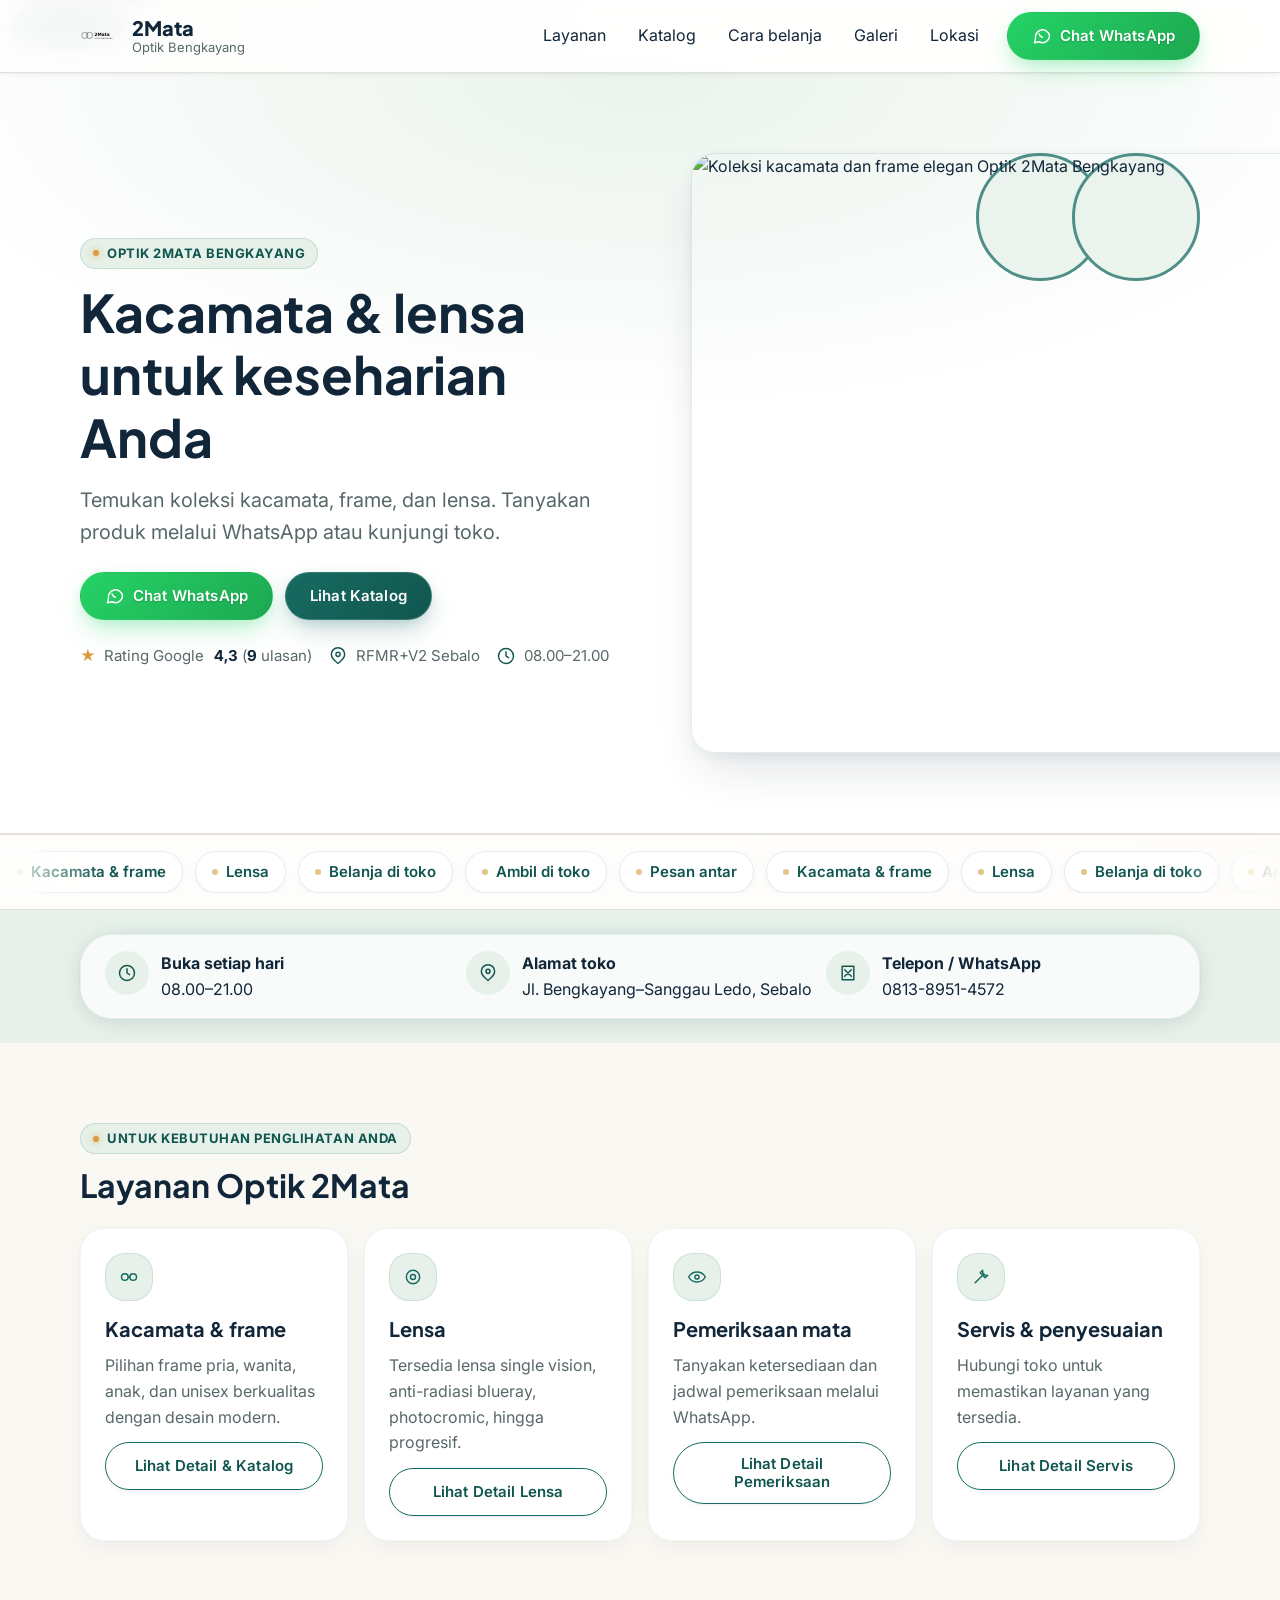
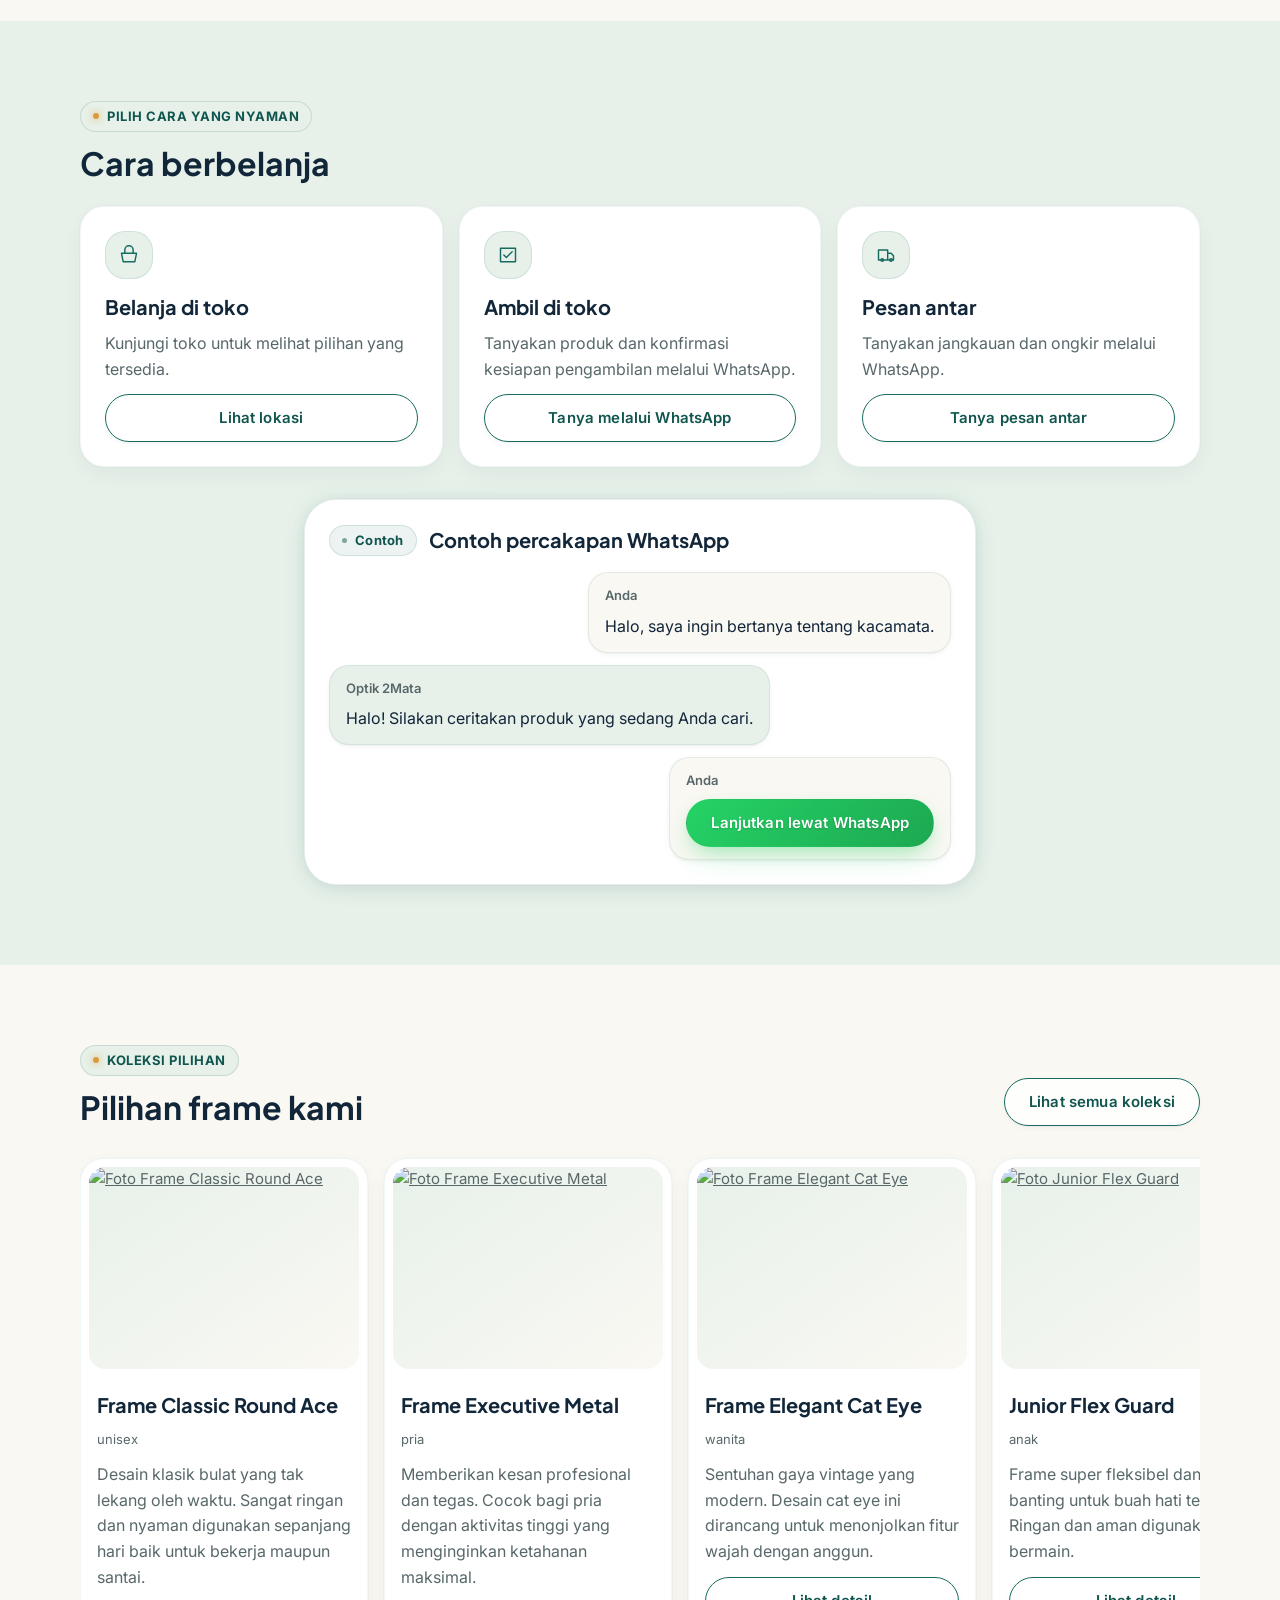
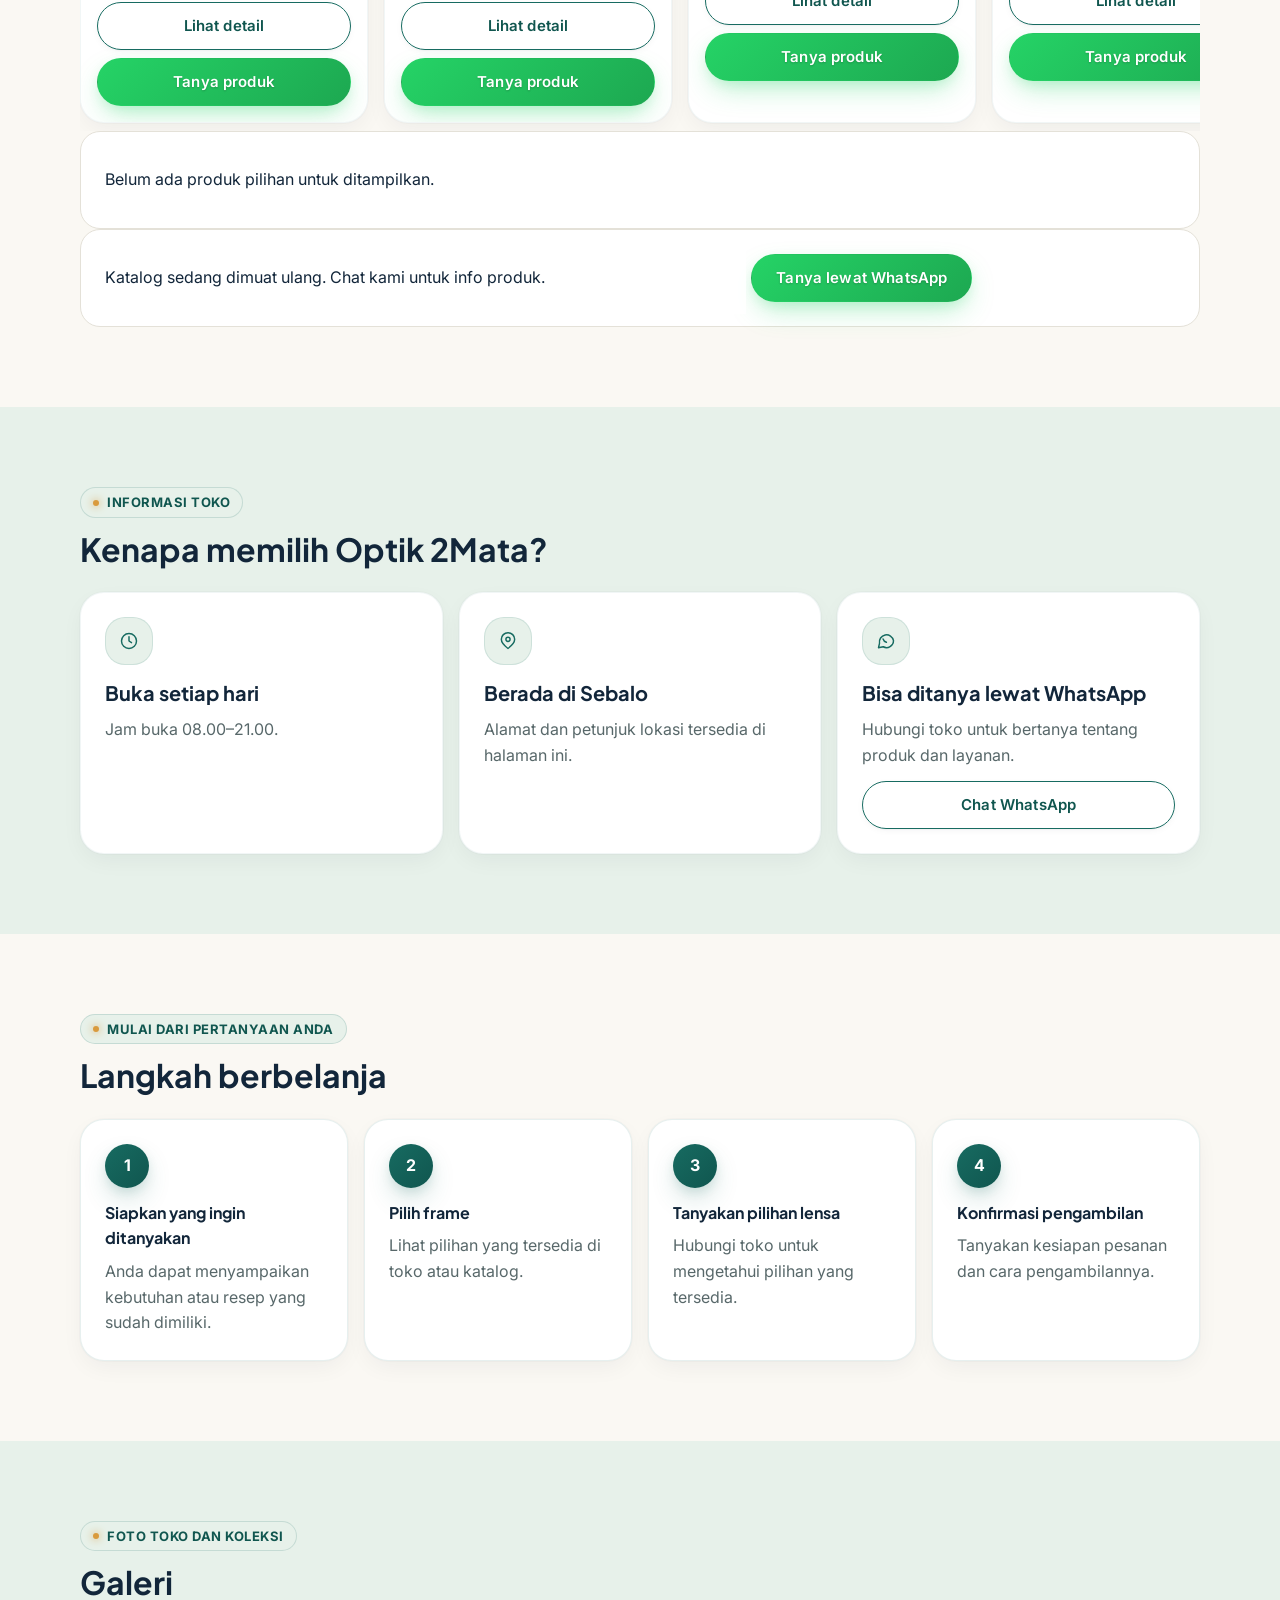
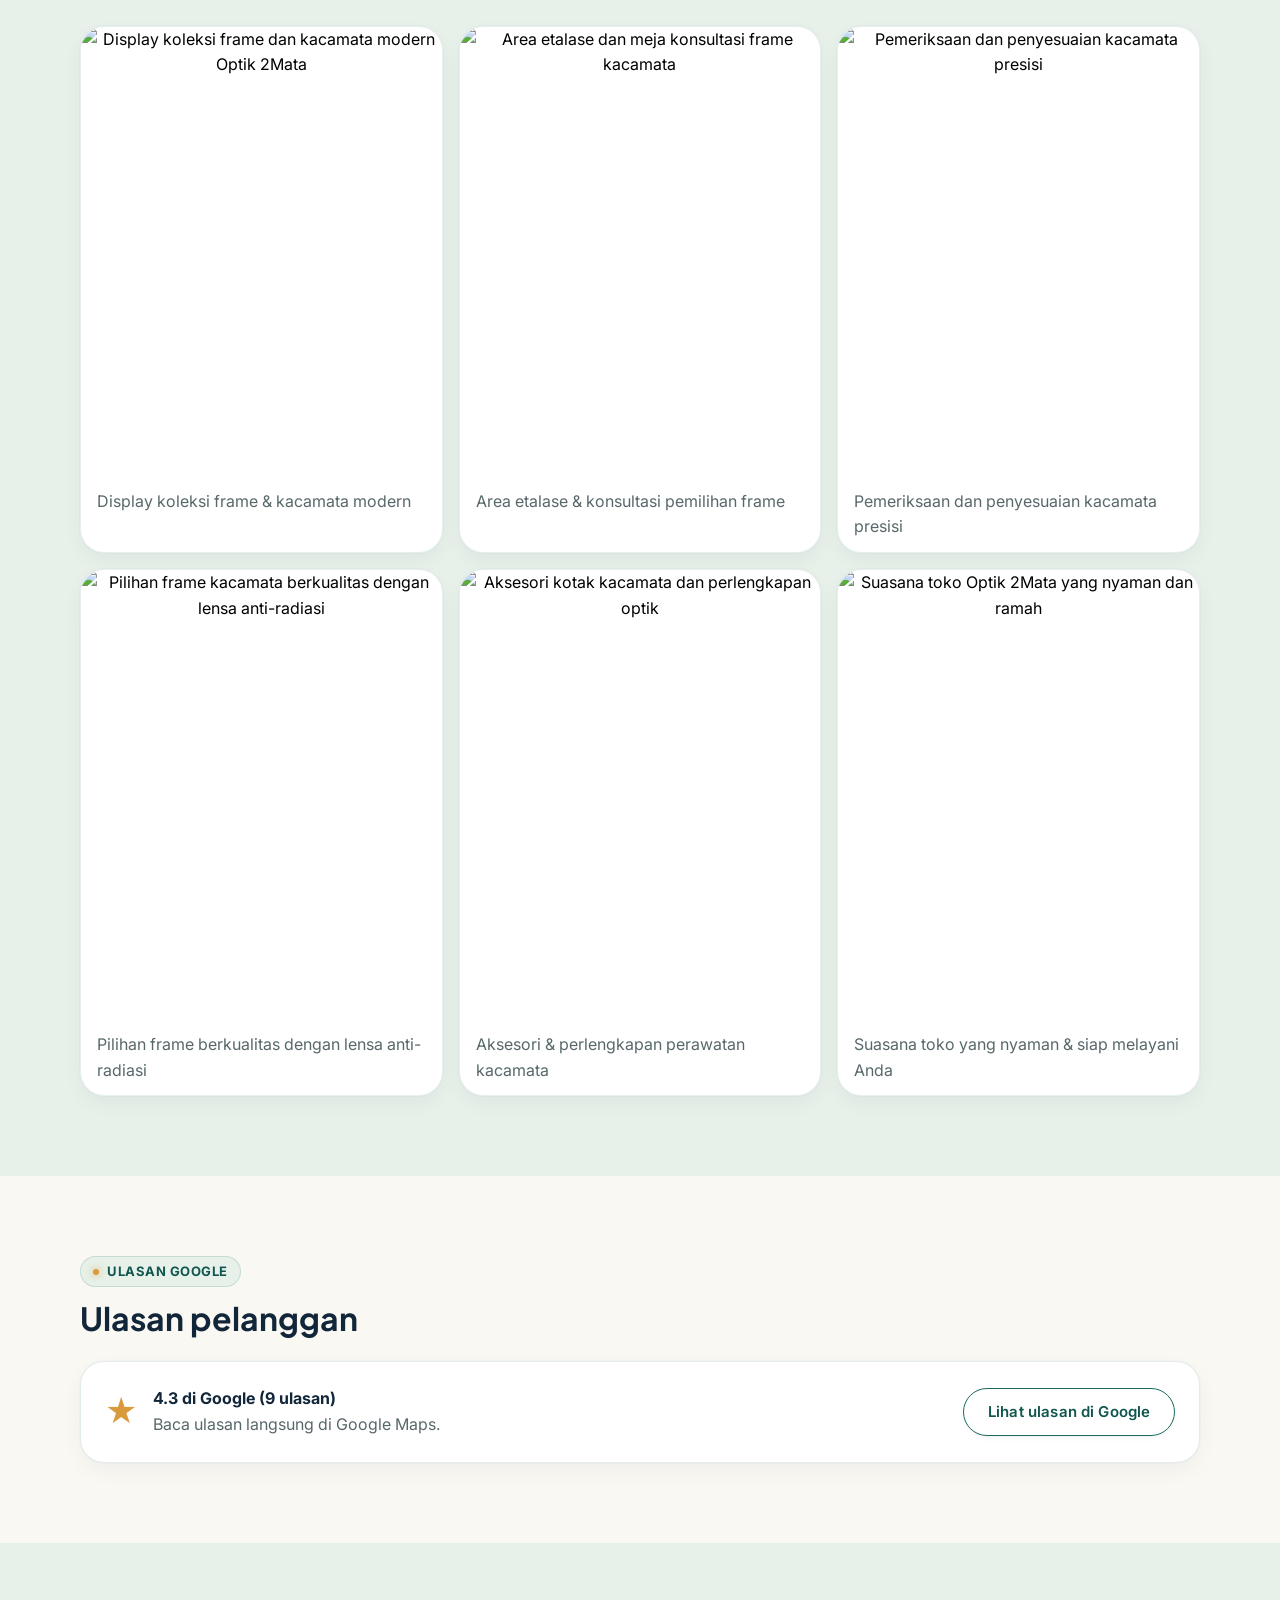
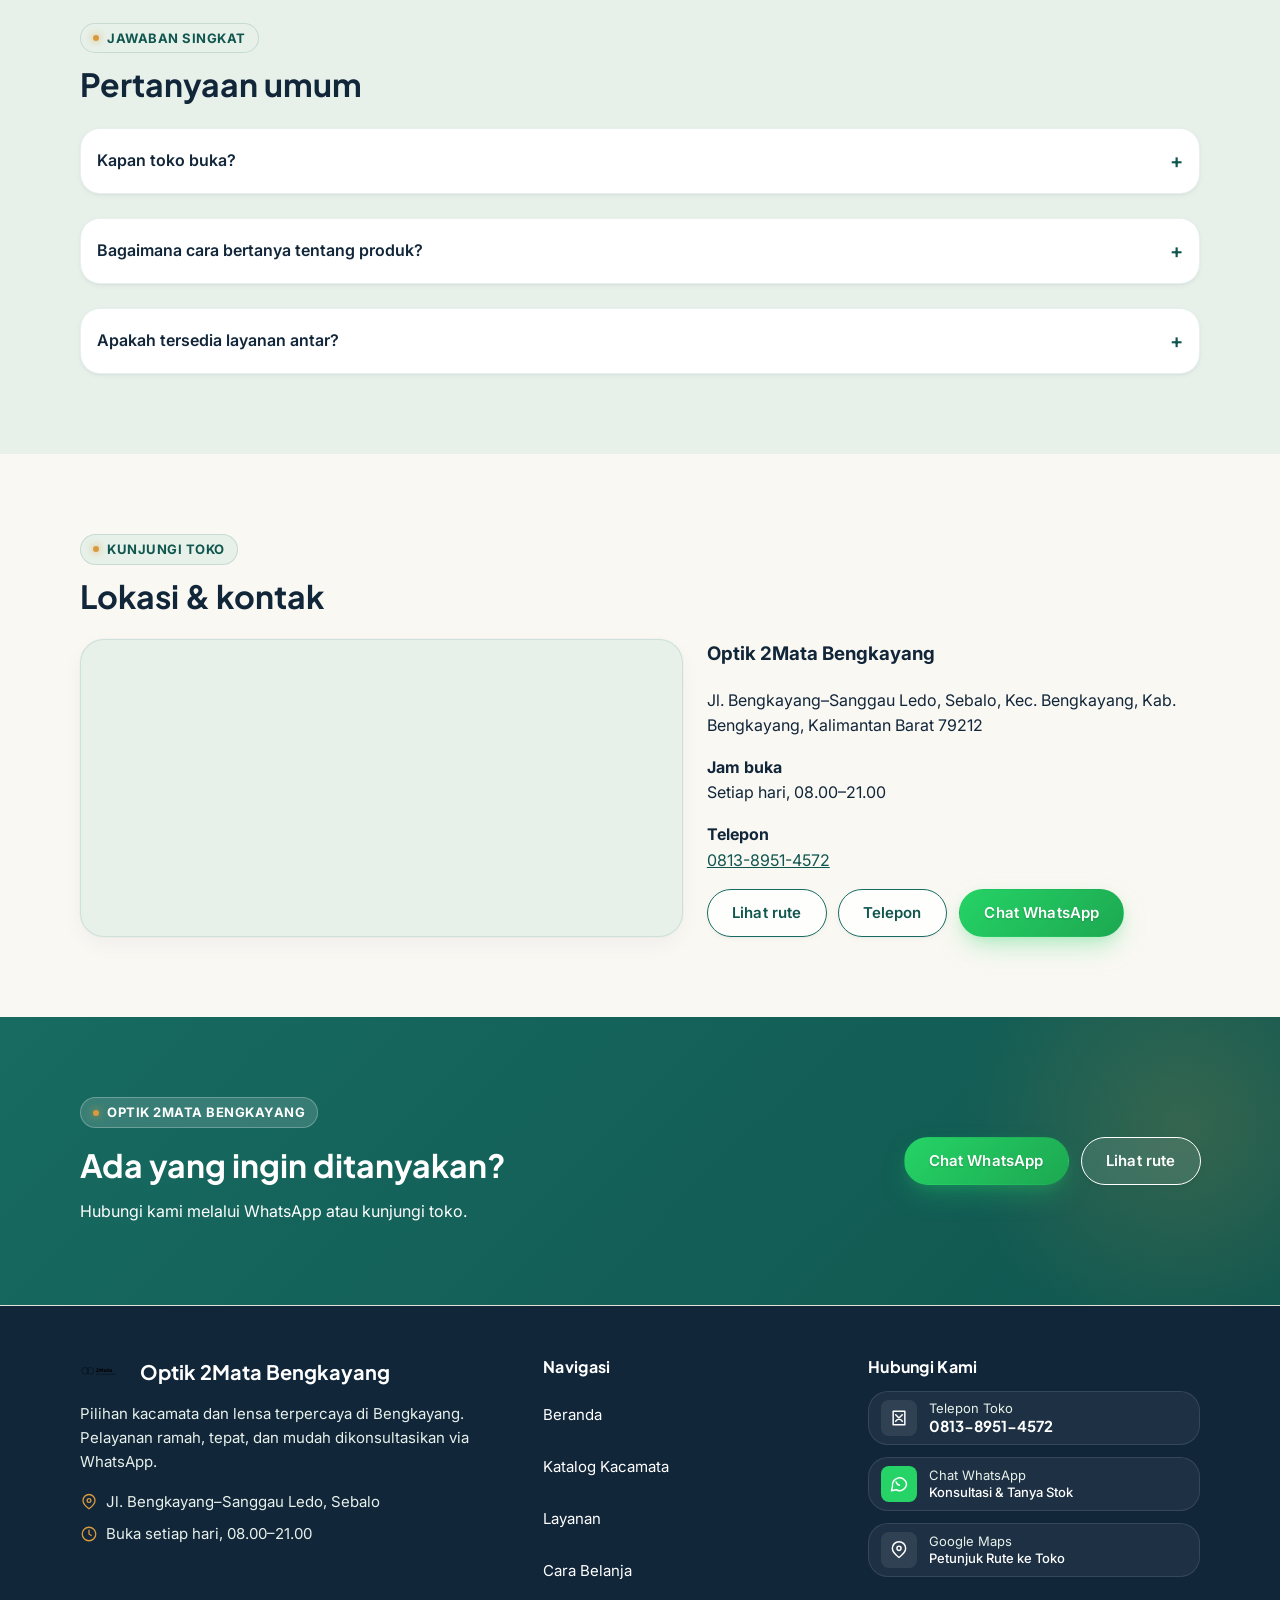
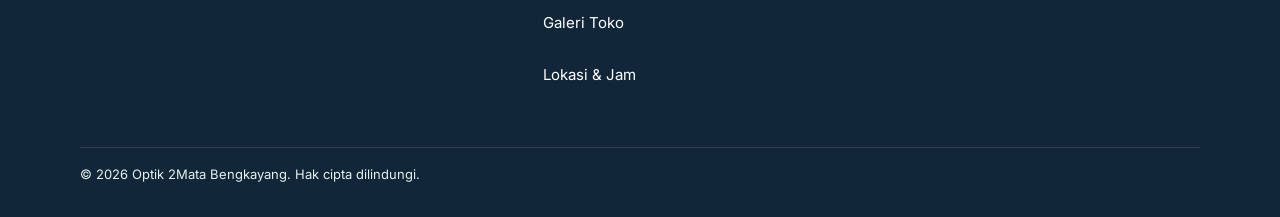
==== commit e0ffcae5: "perf(font): muat font variabel untuk kurangi permintaan berkas [T22]" ====
--- a/index.html
+++ b/index.html
@@ -48,8 +48,8 @@
     </script>
     <link rel="preconnect" href="https://fonts.googleapis.com">
     <link rel="preconnect" href="https://fonts.gstatic.com" crossorigin>
-    <link rel="preload" href="https://fonts.googleapis.com/css2?family=Plus+Jakarta+Sans:wght@700;800&amp;family=Inter:wght@400;500;600&amp;display=swap" as="style">
-    <noscript><link href="https://fonts.googleapis.com/css2?family=Plus+Jakarta+Sans:wght@700;800&amp;family=Inter:wght@400;500;600&amp;display=swap" rel="stylesheet"></noscript>
+    <link rel="preload" href="https://fonts.googleapis.com/css2?family=Plus+Jakarta+Sans:wght@700..800&amp;family=Inter:wght@400..600&amp;display=swap" as="style">
+    <noscript><link href="https://fonts.googleapis.com/css2?family=Plus+Jakarta+Sans:wght@700..800&amp;family=Inter:wght@400..600&amp;display=swap" rel="stylesheet"></noscript>
     <link rel="stylesheet" href="assets/css/tokens.css">
     <link rel="stylesheet" href="assets/css/base.css">
     <link rel="stylesheet" href="assets/css/components.css">
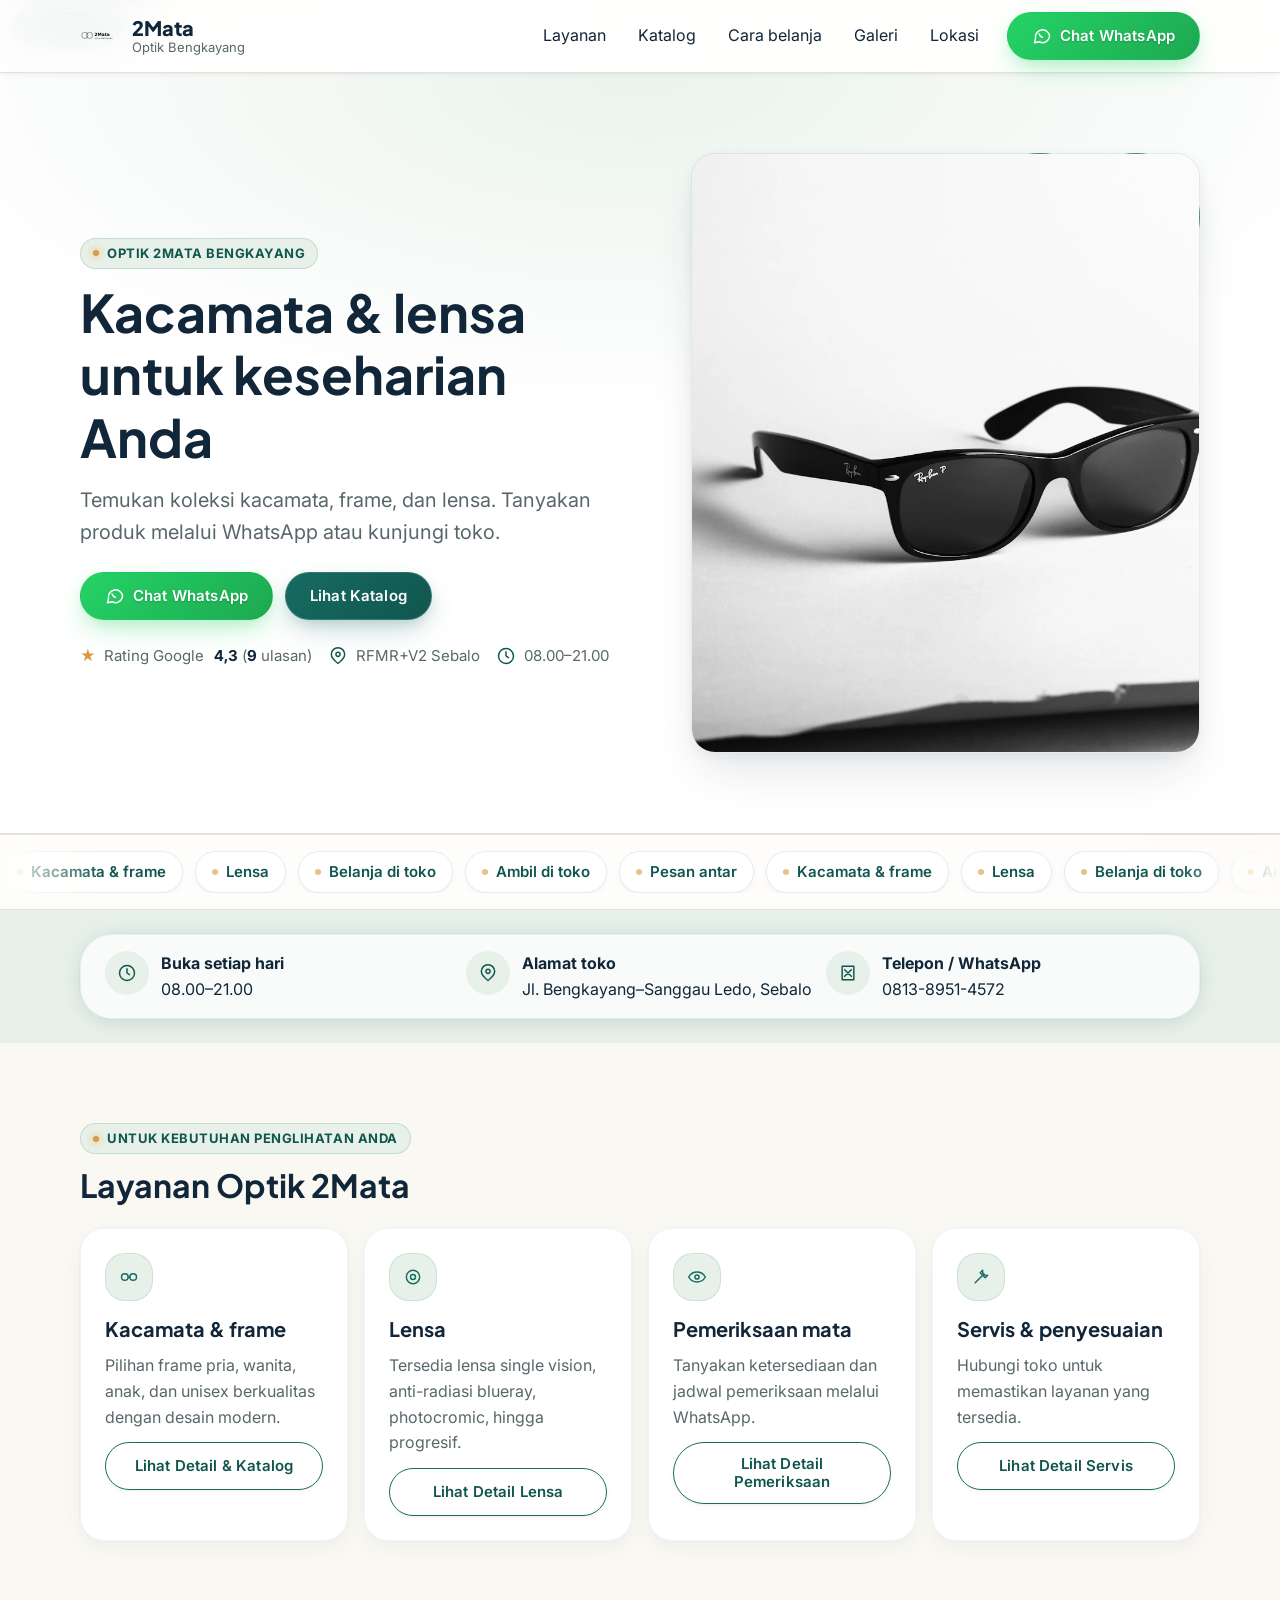
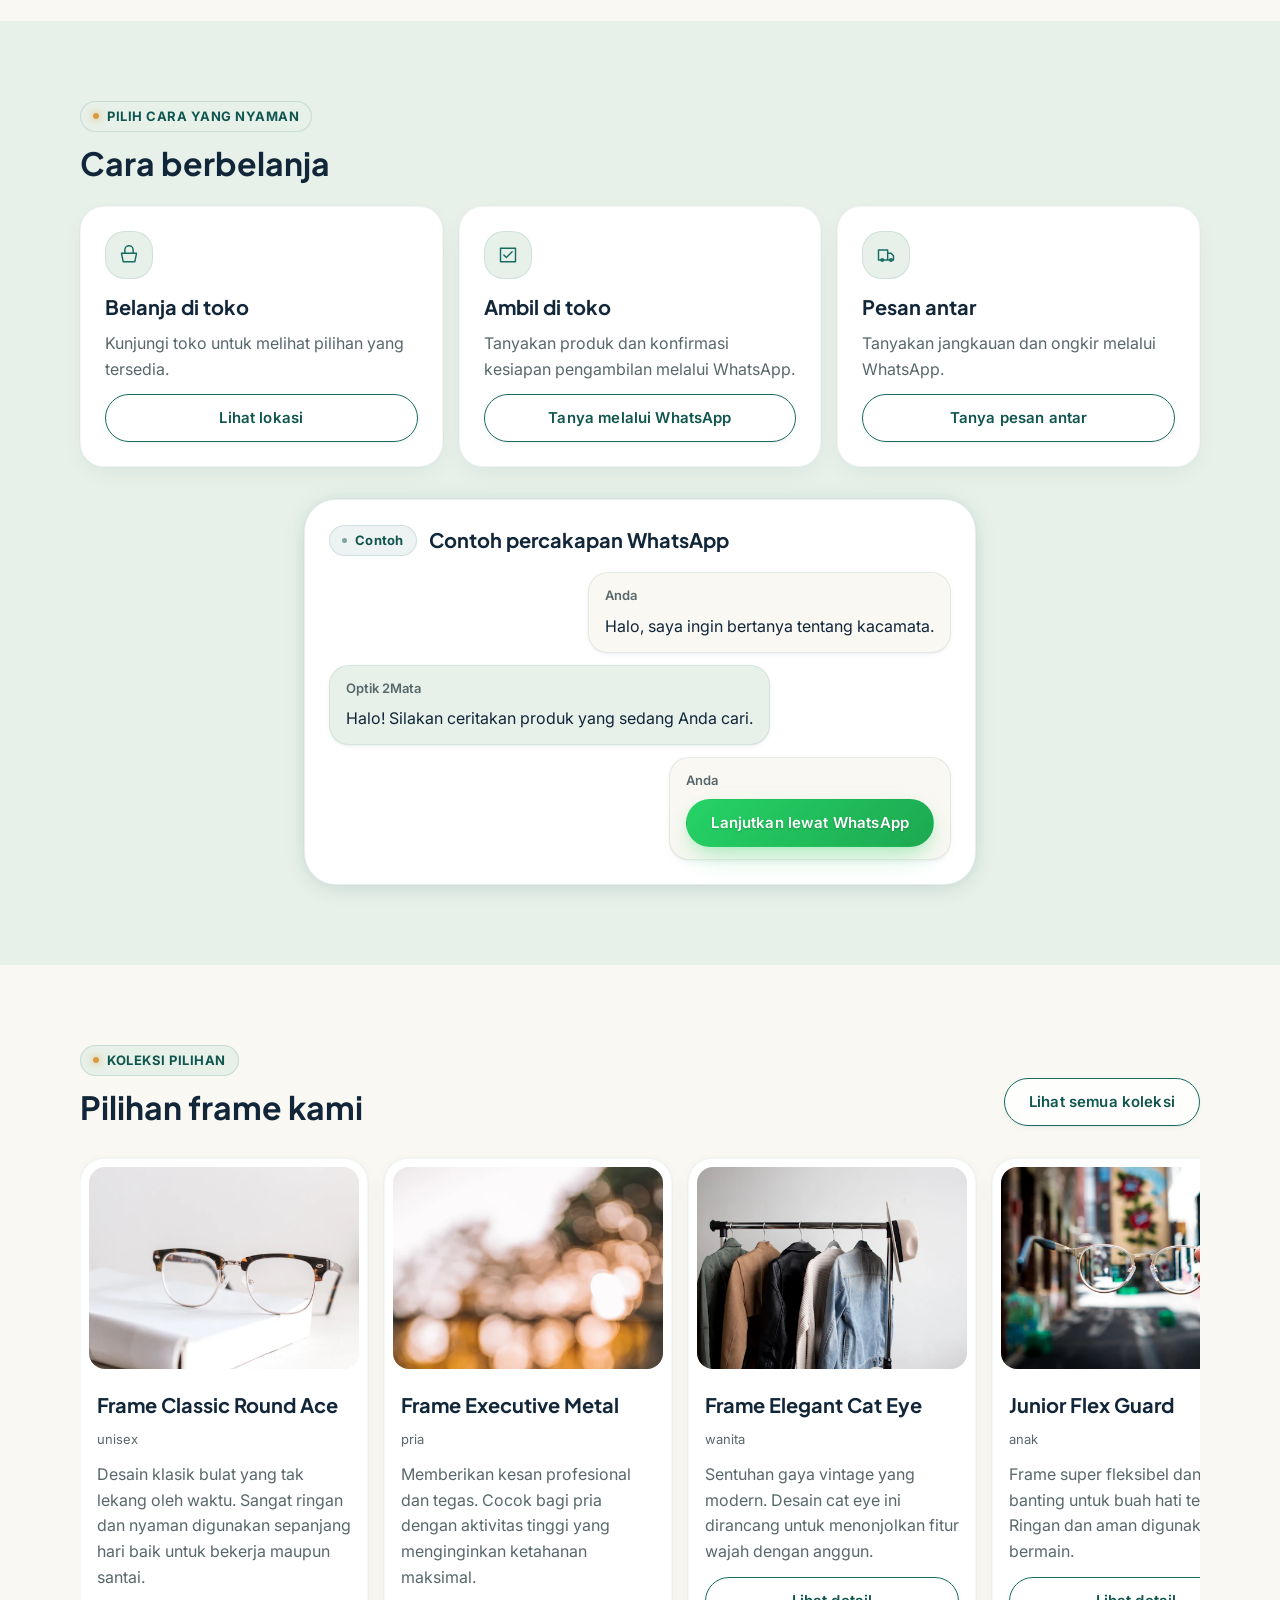
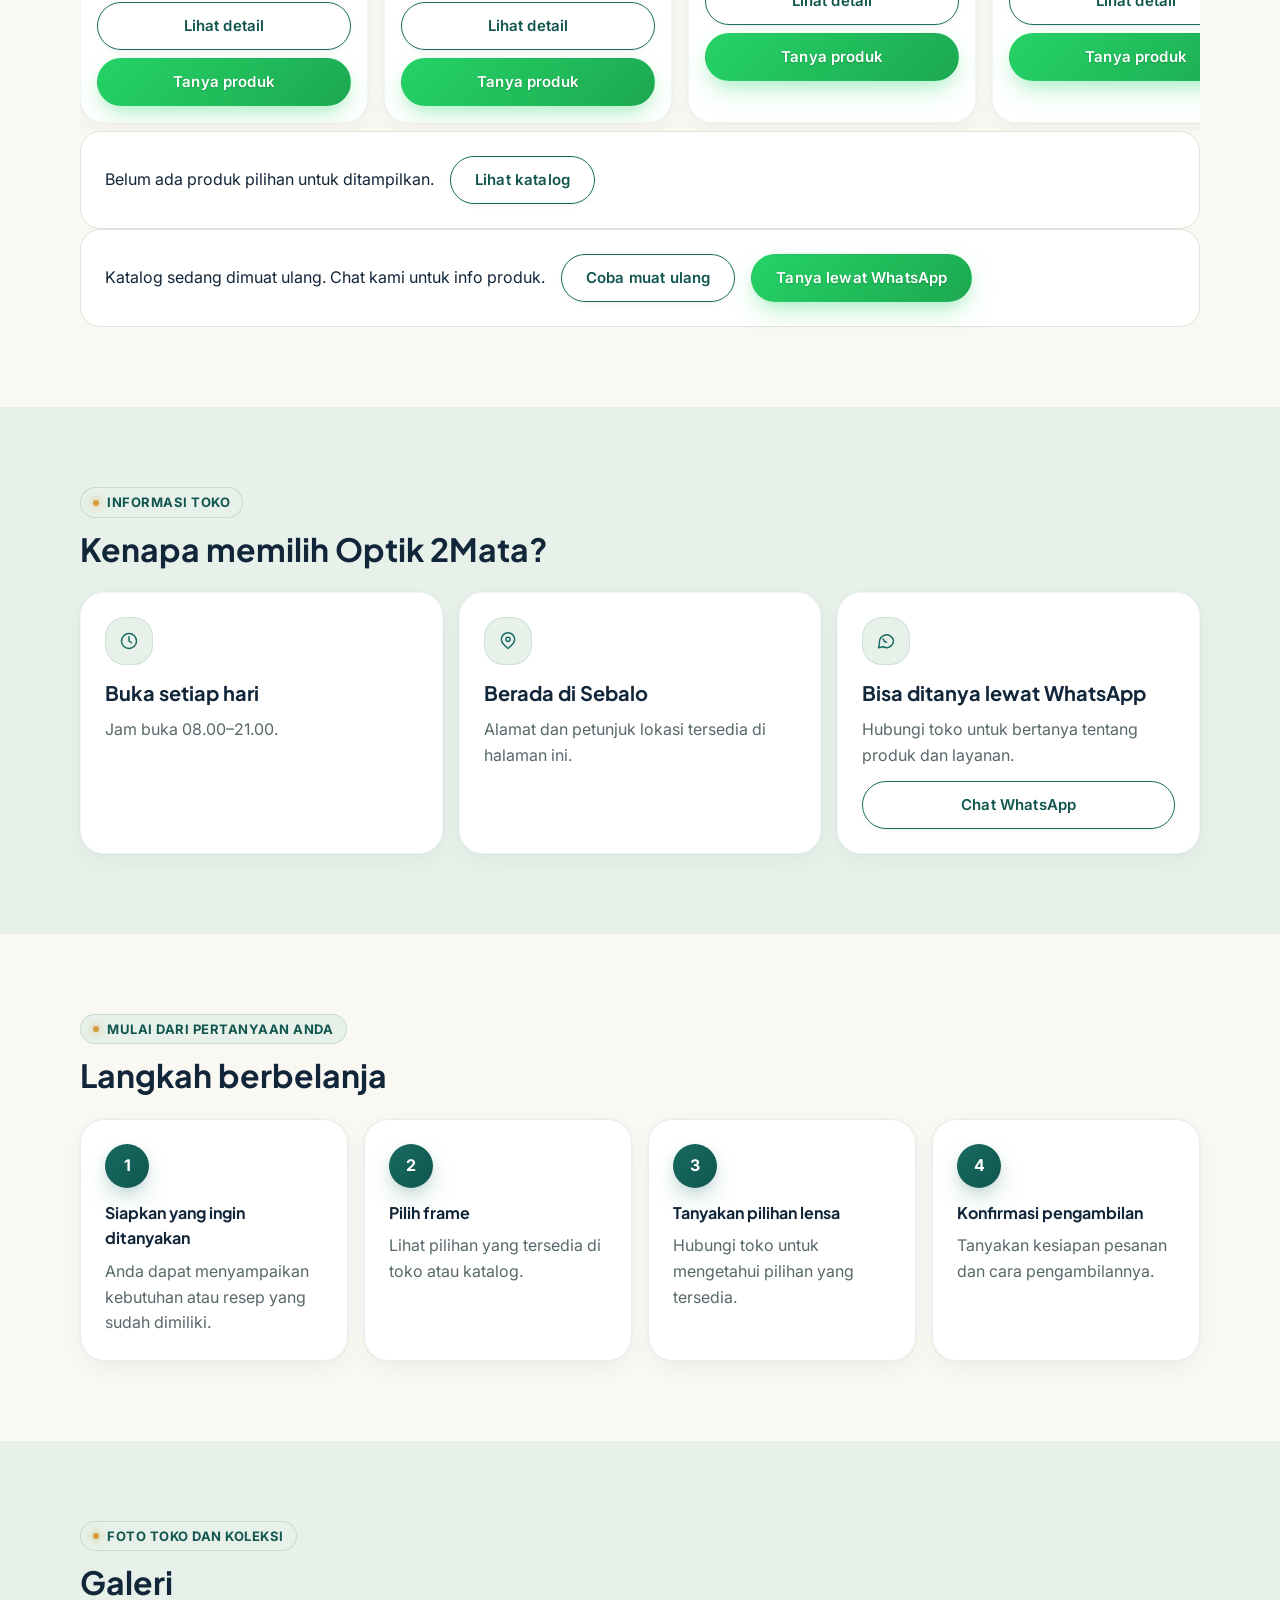
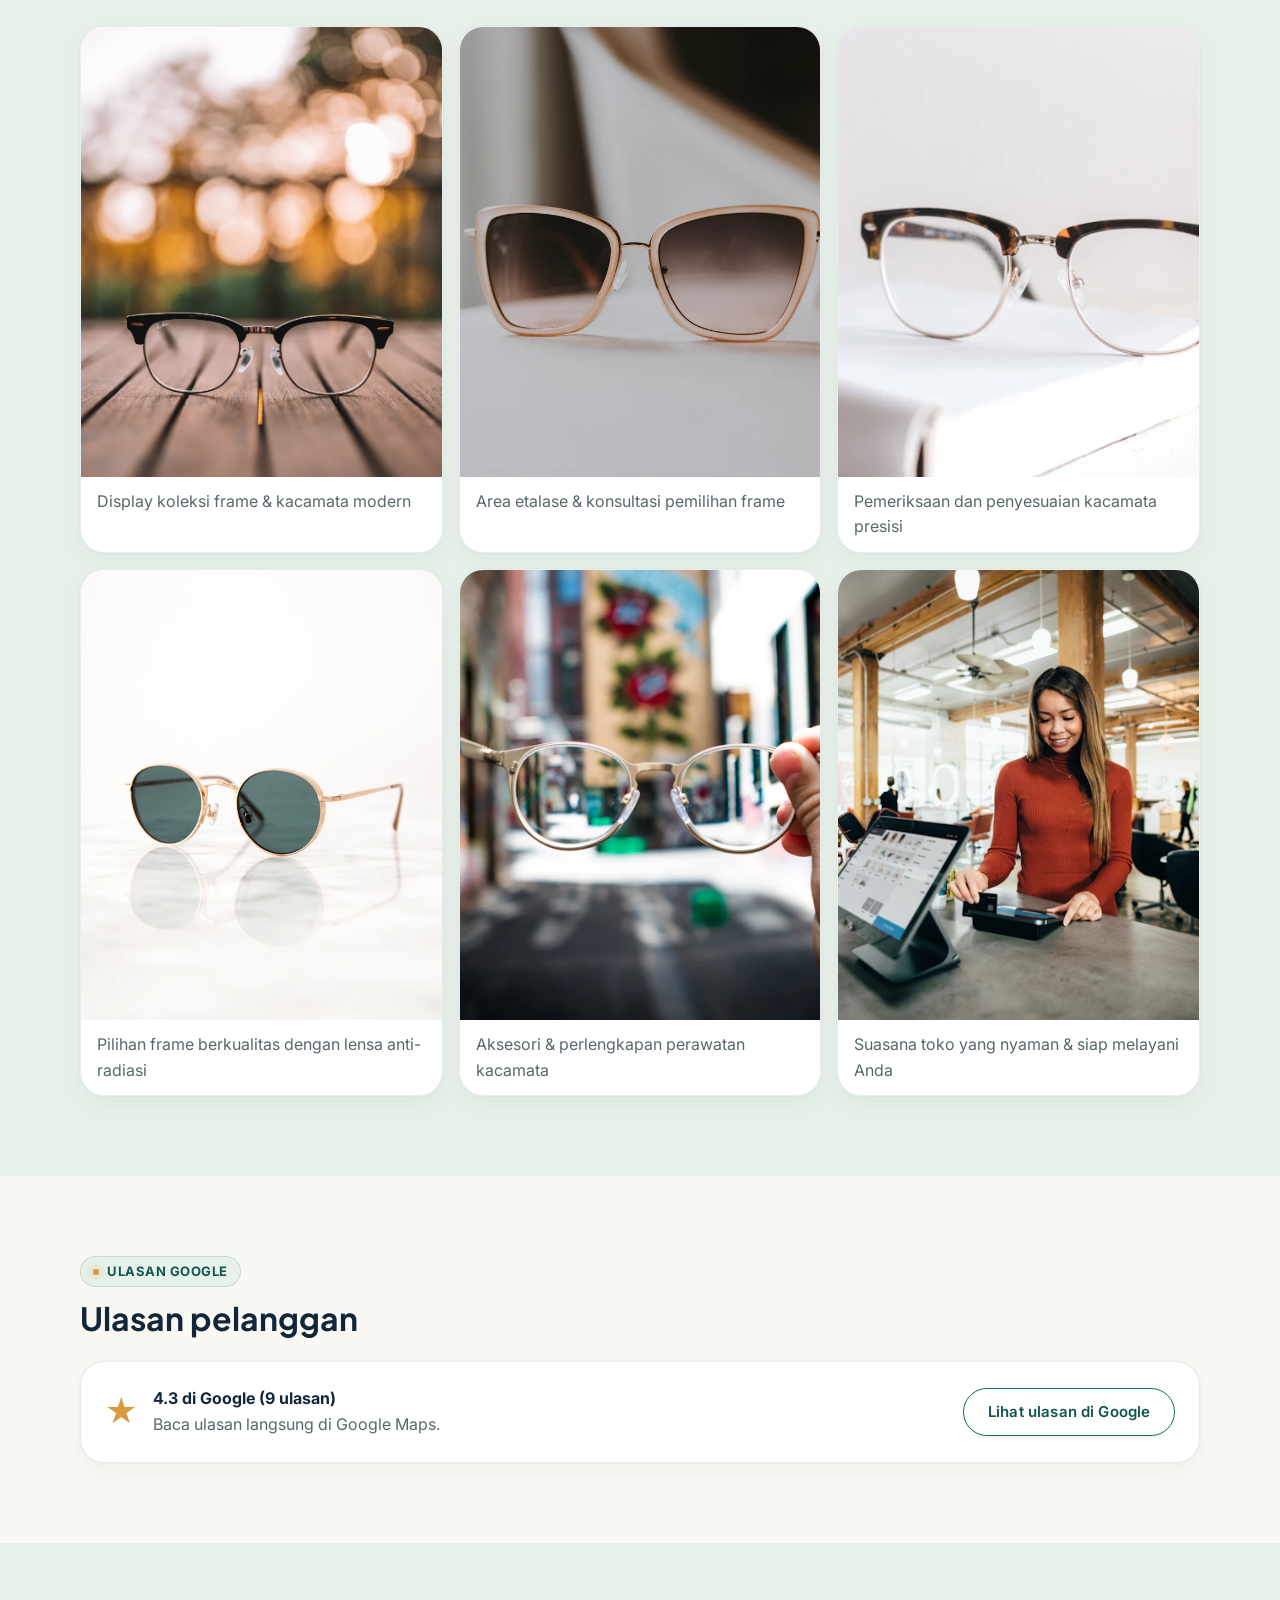
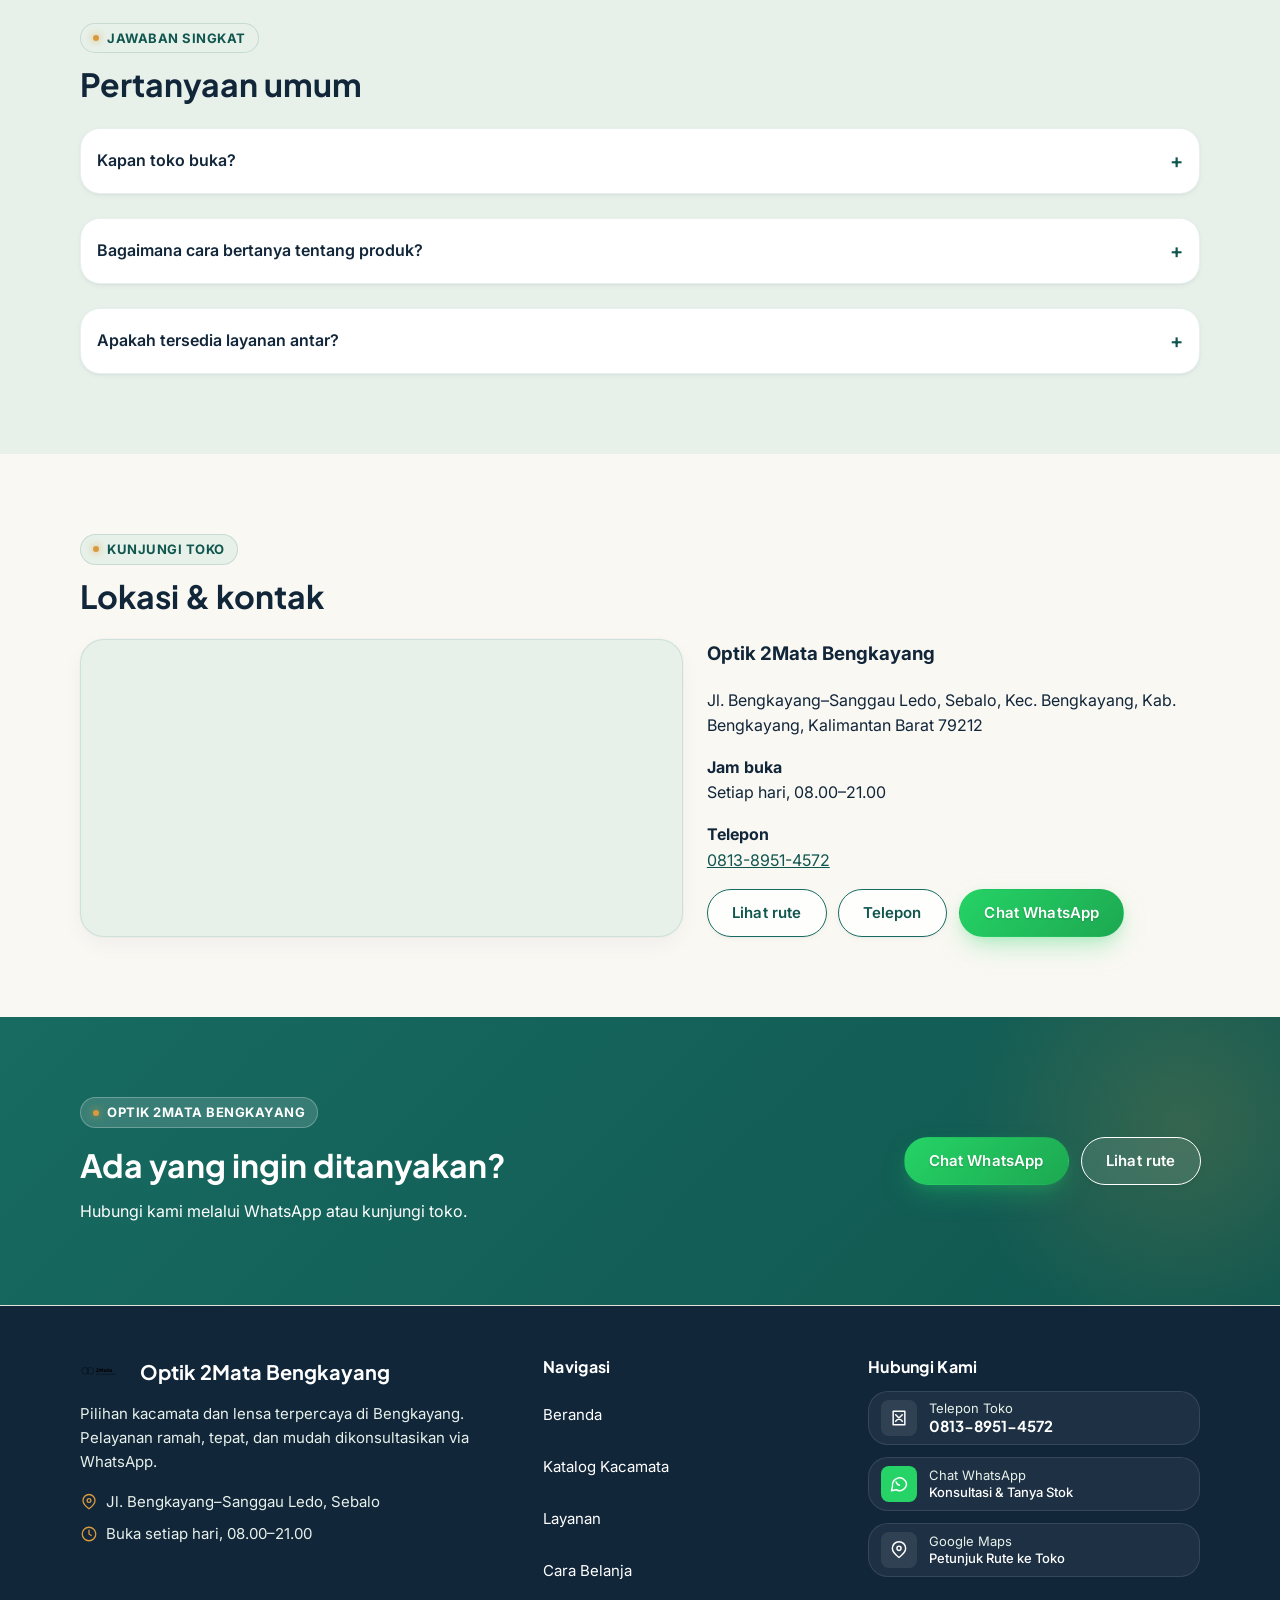
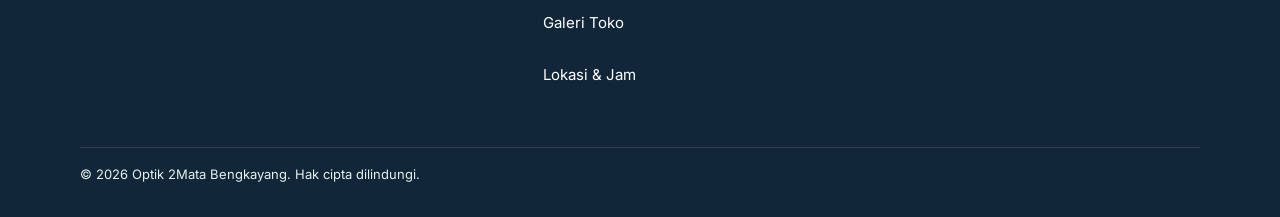
==== commit 259bd5cd: "perf(aset): simpan foto lokal WebP dan optimalkan pemuatan gambar [T27]" ====
--- a/index.html
+++ b/index.html
@@ -50,6 +50,7 @@
     <link rel="preconnect" href="https://fonts.gstatic.com" crossorigin>
     <link rel="preload" href="https://fonts.googleapis.com/css2?family=Plus+Jakarta+Sans:wght@700..800&amp;family=Inter:wght@400..600&amp;display=swap" as="style">
     <noscript><link href="https://fonts.googleapis.com/css2?family=Plus+Jakarta+Sans:wght@700..800&amp;family=Inter:wght@400..600&amp;display=swap" rel="stylesheet"></noscript>
+    <link rel="preload" href="assets/img/foto/1572635196237-14b3f281503f-1000.webp" as="image" fetchpriority="high">
     <link rel="stylesheet" href="assets/css/tokens.css">
     <link rel="stylesheet" href="assets/css/base.css">
     <link rel="stylesheet" href="assets/css/components.css">
@@ -109,7 +110,7 @@
           </div>
           <div class="hero__visual">
             <div class="lens-rings hero__rings" aria-hidden="true"></div>
-            <img class="hero__image" src="https://images.unsplash.com/photo-1572635196237-14b3f281503f?auto=format&fit=crop&w=1000&q=85" alt="Koleksi kacamata dan frame elegan Optik 2Mata Bengkayang" width="800" height="600" fetchpriority="high">
+            <img class="hero__image" src="assets/img/foto/1572635196237-14b3f281503f-1000.webp" alt="Koleksi kacamata dan frame elegan Optik 2Mata Bengkayang" width="800" height="600" fetchpriority="high">
           </div>
         </div>
       </section>
@@ -299,27 +300,27 @@
           </div>
           <div class="gallery-grid">
             <figure class="gallery-card">
-              <img src="https://images.unsplash.com/photo-1591076482161-42ce6da69f67?auto=format&fit=crop&w=800&q=80" alt="Display koleksi frame dan kacamata modern Optik 2Mata" width="800" height="450" loading="lazy">
+              <img src="assets/img/foto/1591076482161-42ce6da69f67-800.webp" alt="Display koleksi frame dan kacamata modern Optik 2Mata" width="800" height="450" loading="lazy">
               <figcaption>Display koleksi frame &amp; kacamata modern</figcaption>
             </figure>
             <figure class="gallery-card">
-              <img src="https://images.unsplash.com/photo-1508296695146-257a814070b4?auto=format&fit=crop&w=800&q=80" alt="Area etalase dan meja konsultasi frame kacamata" width="800" height="450" loading="lazy">
+              <img src="assets/img/foto/1508296695146-257a814070b4-800.webp" alt="Area etalase dan meja konsultasi frame kacamata" width="800" height="450" loading="lazy">
               <figcaption>Area etalase &amp; konsultasi pemilihan frame</figcaption>
             </figure>
             <figure class="gallery-card">
-              <img src="https://images.unsplash.com/photo-1574258495973-f010dfbb5371?auto=format&fit=crop&w=800&q=80" alt="Pemeriksaan dan penyesuaian kacamata presisi" width="800" height="450" loading="lazy">
+              <img src="assets/img/foto/1574258495973-f010dfbb5371-800.webp" alt="Pemeriksaan dan penyesuaian kacamata presisi" width="800" height="450" loading="lazy">
               <figcaption>Pemeriksaan dan penyesuaian kacamata presisi</figcaption>
             </figure>
             <figure class="gallery-card">
-              <img src="https://images.unsplash.com/photo-1511499767150-a48a237f0083?auto=format&fit=crop&w=800&q=80" alt="Pilihan frame kacamata berkualitas dengan lensa anti-radiasi" width="800" height="450" loading="lazy">
+              <img src="assets/img/foto/1511499767150-a48a237f0083-800.webp" alt="Pilihan frame kacamata berkualitas dengan lensa anti-radiasi" width="800" height="450" loading="lazy">
               <figcaption>Pilihan frame berkualitas dengan lensa anti-radiasi</figcaption>
             </figure>
             <figure class="gallery-card">
-              <img src="https://images.unsplash.com/photo-1516714819001-8ee7a13b71d7?auto=format&fit=crop&w=800&q=80" alt="Aksesori kotak kacamata dan perlengkapan optik" width="800" height="450" loading="lazy">
+              <img src="assets/img/foto/1516714819001-8ee7a13b71d7-800.webp" alt="Aksesori kotak kacamata dan perlengkapan optik" width="800" height="450" loading="lazy">
               <figcaption>Aksesori &amp; perlengkapan perawatan kacamata</figcaption>
             </figure>
             <figure class="gallery-card">
-              <img src="https://images.unsplash.com/photo-1556740738-b6a63e27c4df?auto=format&fit=crop&w=800&q=80" alt="Suasana toko Optik 2Mata yang nyaman dan ramah" width="800" height="450" loading="lazy">
+              <img src="assets/img/foto/1556740738-b6a63e27c4df-800.webp" alt="Suasana toko Optik 2Mata yang nyaman dan ramah" width="800" height="450" loading="lazy">
               <figcaption>Suasana toko yang nyaman &amp; siap melayani Anda</figcaption>
             </figure>
           </div>
